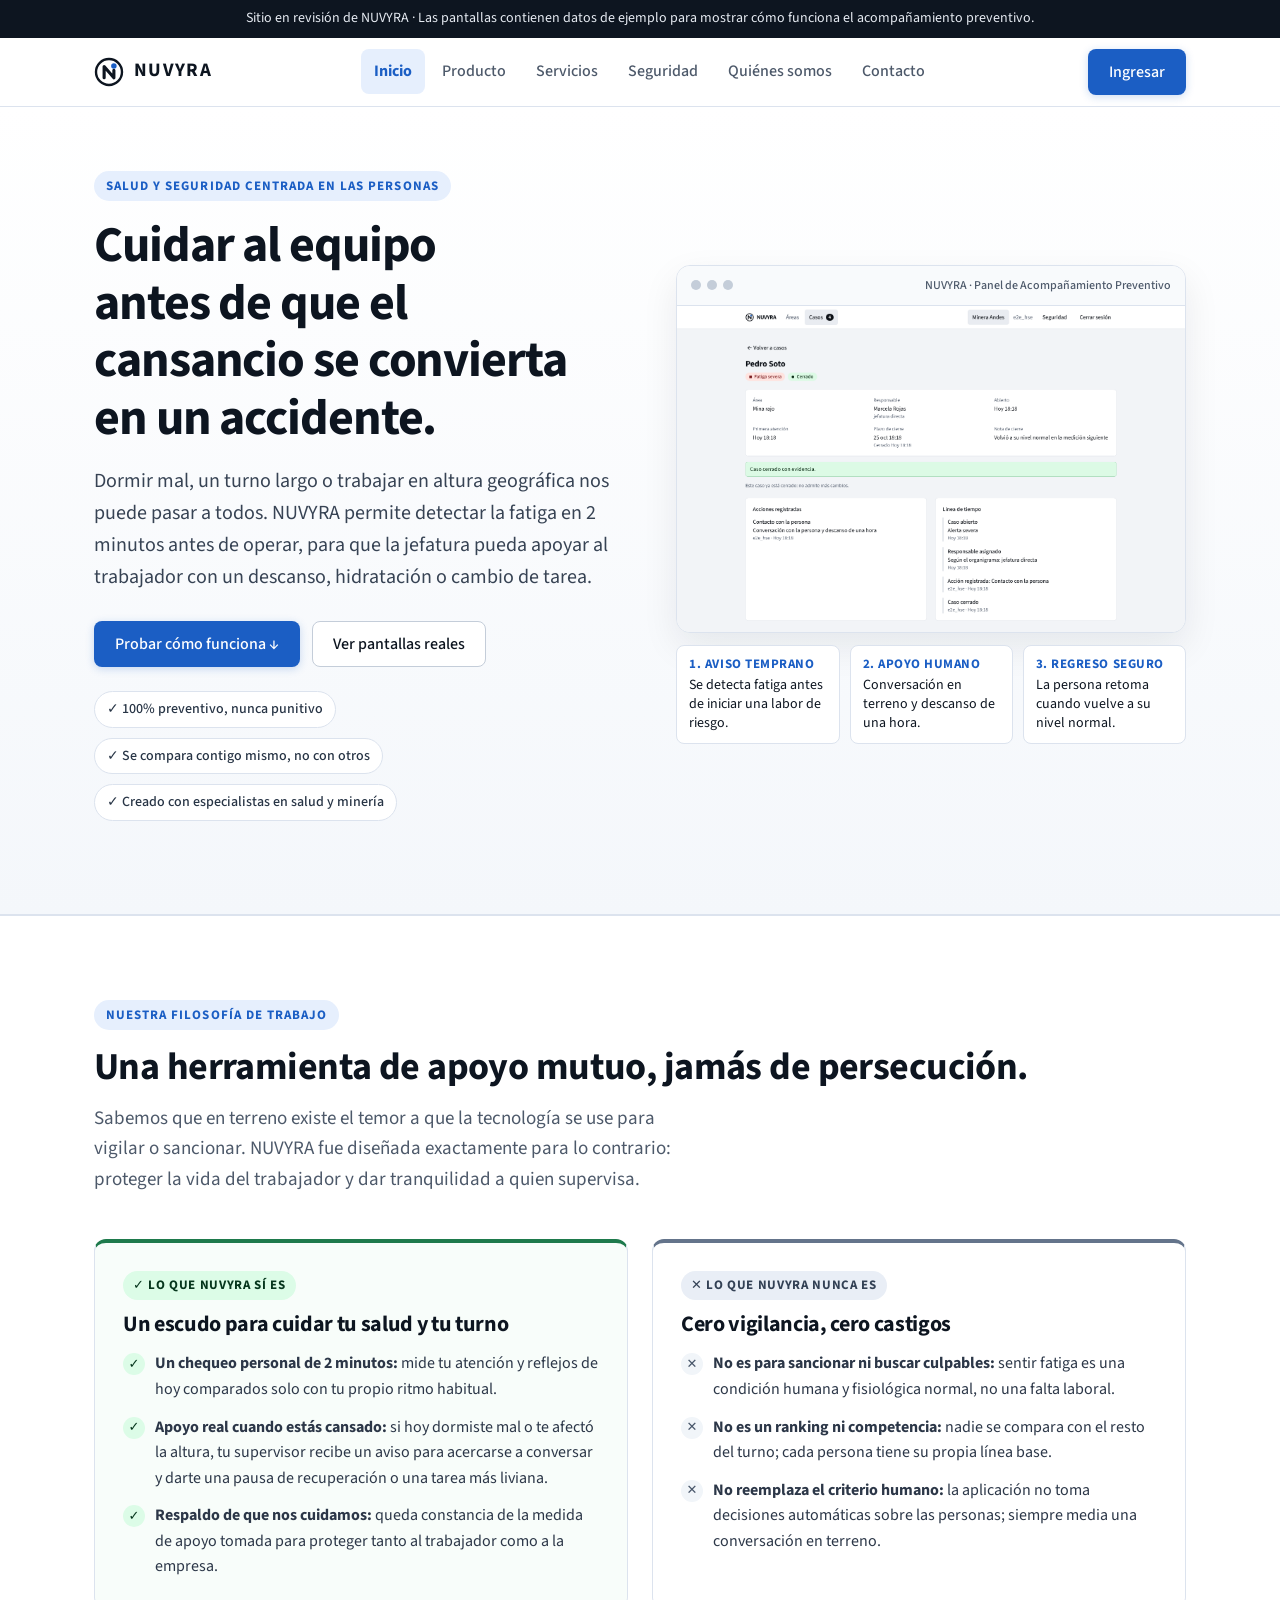
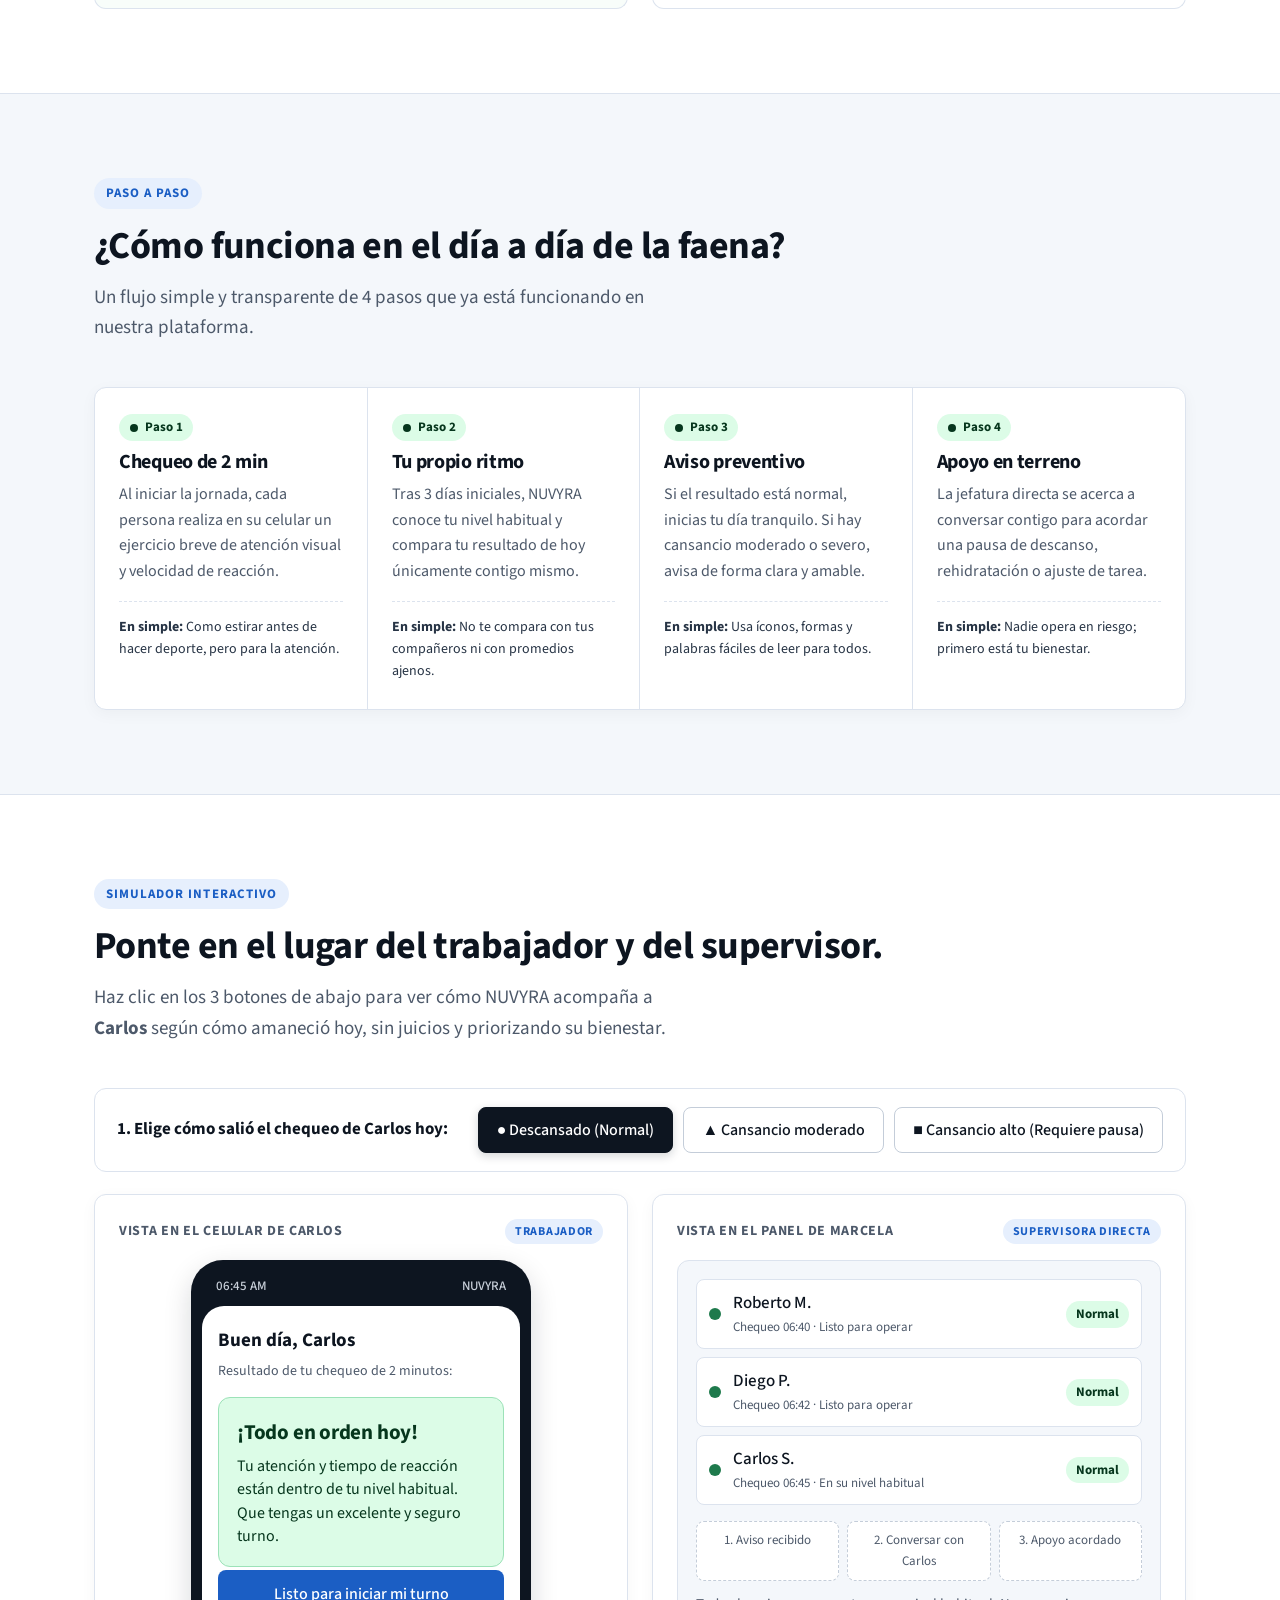
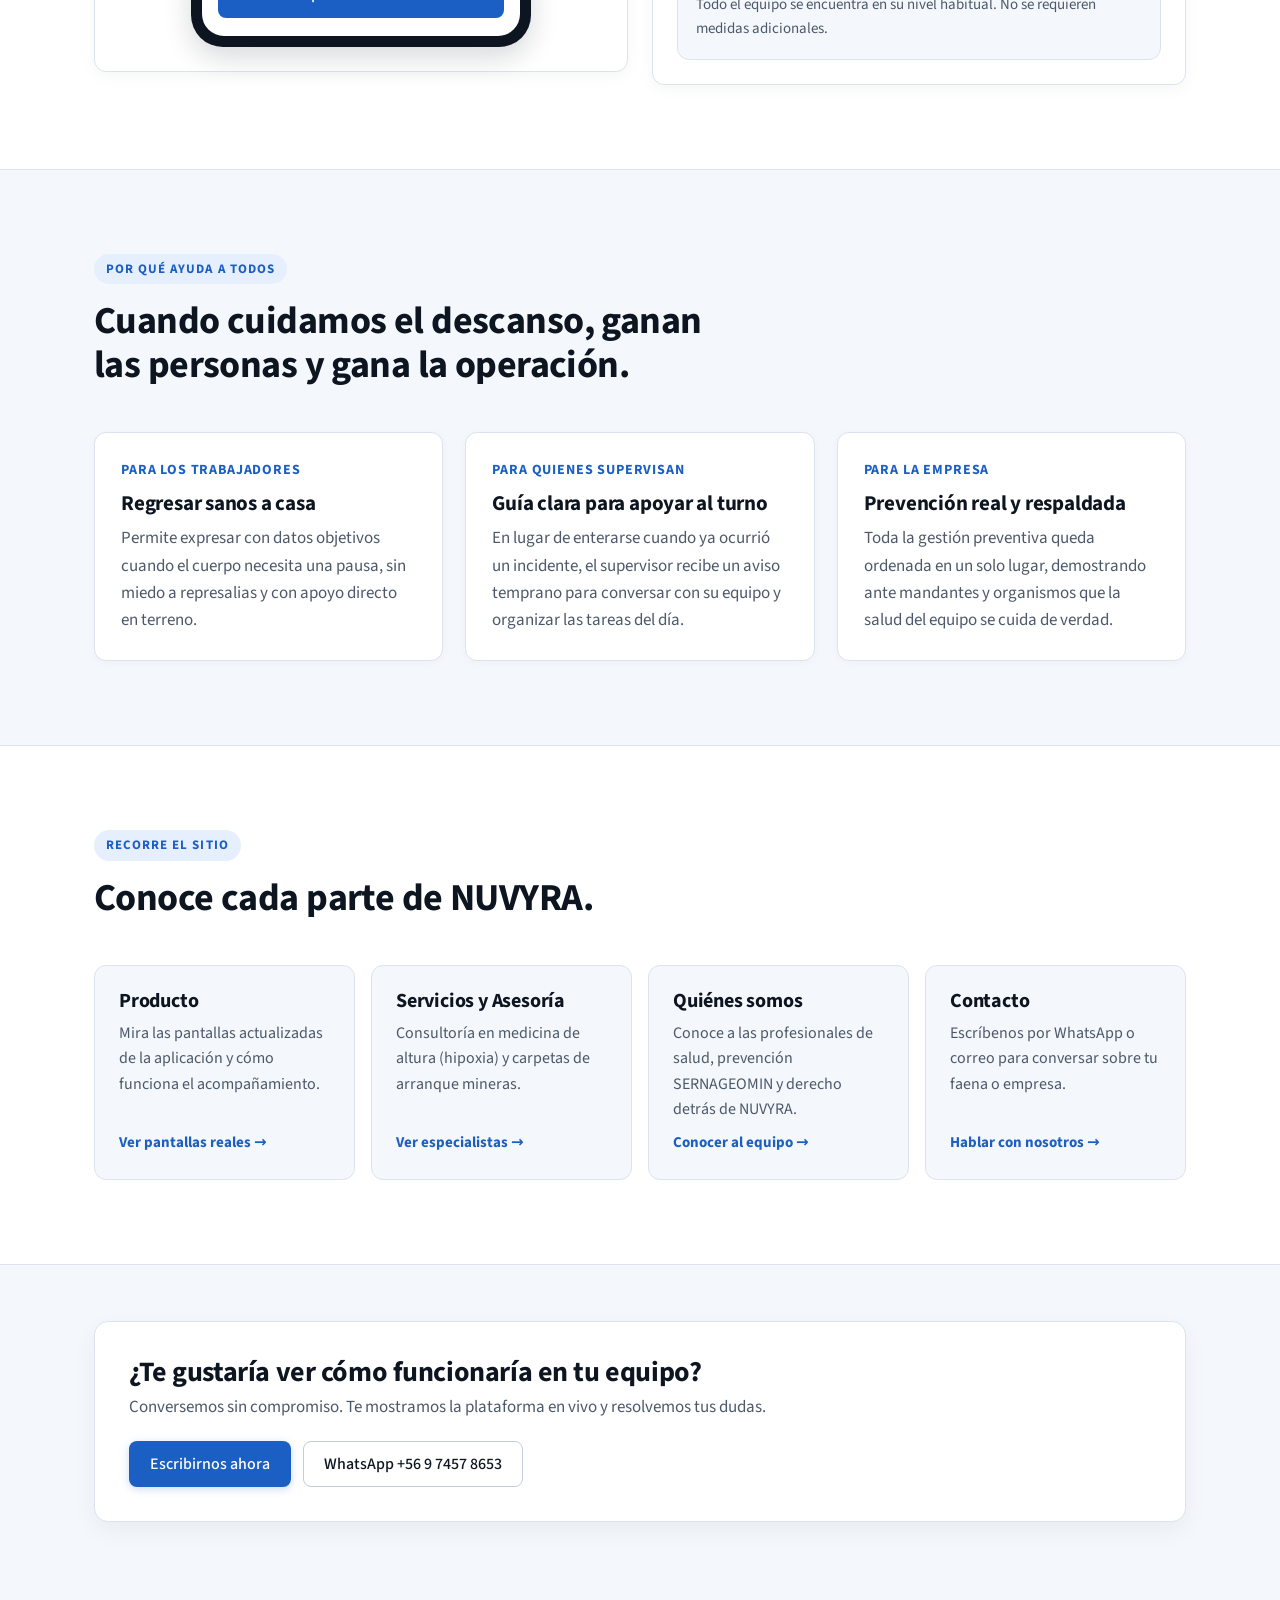
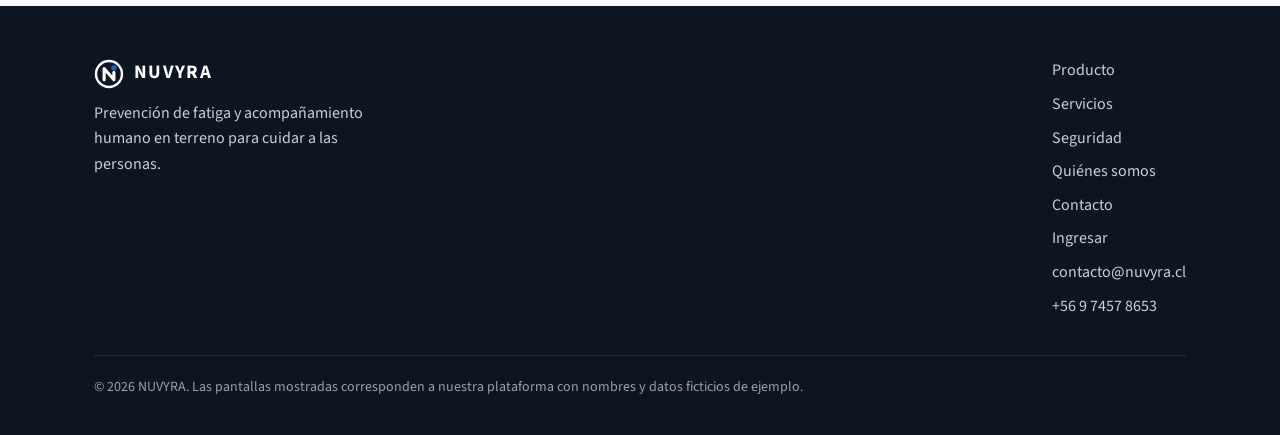
==== live/index.html @ c25592b4 "Rediseno didactico, tono de cuidado preventivo, capturas actualizadas y perfiles profesionales" ====
<!doctype html>
<html lang="es">
<head>
<meta charset="utf-8">
<meta name="robots" content="noindex, nofollow">
<meta name="viewport" content="width=device-width, initial-scale=1">
<title>NUVYRA · Cuidado preventivo y apoyo en terreno</title>
<meta name="description" content="NUVYRA ayuda a detectar el cansancio antes de iniciar el turno para cuidar la salud de las personas y acompañarlas en terreno con medidas reales de prevención.">
<link rel="icon" type="image/svg+xml" href="favicon.svg">
<link rel="stylesheet" href="estilos.css">
</head>
<body>
<div class="preview-bar" role="note">Sitio en revisión de NUVYRA · Las pantallas contienen datos de ejemplo para mostrar cómo funciona el acompañamiento preventivo.</div>
<a class="skip" href="#contenido">Saltar al contenido</a>
<svg width="0" height="0" style="position:absolute" aria-hidden="true">
  <symbol id="mark" viewBox="0 0 24 24">
    <circle cx="12" cy="12" r="10.4" fill="none" stroke="currentColor" stroke-width="1.9"/>
    <path d="M8.1 16.6V7.6L15.9 16.6V10.6" fill="none" stroke="currentColor" stroke-width="2.5" stroke-linecap="round" stroke-linejoin="round"/>
    <circle cx="15.9" cy="7.2" r="2.2" fill="#1b5ec4"/>
  </symbol>
  <symbol id="tick" viewBox="0 0 16 16"><path d="M3 8.5l3.2 3.2L13 4.8" fill="none" stroke="#1b5ec4" stroke-width="2" stroke-linecap="round" stroke-linejoin="round"/></symbol>
</svg>
<header class="top">
  <div class="wrap">
    <a class="brand" href="index.html" aria-label="NUVYRA, inicio"><svg width="30" height="30"><use href="#mark"/></svg><span>NUVYRA</span></a>
    <nav class="main" aria-label="Principal"><a href="index.html" aria-current="page">Inicio</a><a href="producto.html">Producto</a><a href="servicios.html">Servicios</a><a href="seguridad.html">Seguridad</a><a href="nosotros.html">Quiénes somos</a><a href="contacto.html">Contacto</a></nav>
    <div class="actions">
      <details class="menu"><summary>Menú</summary><div class="sheet"><a href="index.html" aria-current="page">Inicio</a><a href="producto.html">Producto</a><a href="servicios.html">Servicios</a><a href="seguridad.html">Seguridad</a><a href="nosotros.html">Quiénes somos</a><a href="contacto.html">Contacto</a></div></details>
      <a class="btn btn-primary" href="login.html">Ingresar</a>
    </div>
  </div>
</header>
<main id="contenido">

<section class="hero">
  <div class="wrap grid">
    <div>
      <div class="eyebrow">Salud y seguridad centrada en las personas</div>
      <h1>Cuidar al equipo antes de que el cansancio se convierta en un accidente.</h1>
      <p class="lead">Dormir mal, un turno largo o trabajar en altura geográfica nos puede pasar a todos. NUVYRA permite detectar la fatiga en 2 minutos antes de operar, para que la jefatura pueda apoyar al trabajador con un descanso, hidratación o cambio de tarea.</p>
      <div class="cta">
        <a class="btn btn-primary" href="#simulador">Probar cómo funciona ↓</a>
        <a class="btn btn-secondary" href="producto.html">Ver pantallas reales</a>
      </div>
      <ul class="trust-pills" aria-label="Principios de NUVYRA">
        <li>✓ 100% preventivo, nunca punitivo</li>
        <li>✓ Se compara contigo mismo, no con otros</li>
        <li>✓ Creado con especialistas en salud y minería</li>
      </ul>
    </div>
    <figure style="margin:0">
      <div class="frame" role="img" aria-label="Pantalla actualizada de NUVYRA mostrando el acompañamiento de una persona con descanso de una hora">
        <div class="bar" aria-hidden="true">
          <div class="bar-dots"><i></i><i></i><i></i></div>
          <span class="bar-title">NUVYRA · Panel de Acompañamiento Preventivo</span>
        </div>
        <img src="img/app-caso-resuelto.png" width="1440" height="900" alt="Pantalla real de NUVYRA donde se registra una conversación con la persona y un descanso de una hora hasta volver a su nivel normal">
      </div>
      <div class="callouts" aria-label="Qué muestra esta pantalla">
        <div class="callout"><b>1. Aviso temprano</b>Se detecta fatiga antes de iniciar una labor de riesgo.</div>
        <div class="callout"><b>2. Apoyo humano</b>Conversación en terreno y descanso de una hora.</div>
        <div class="callout"><b>3. Regreso seguro</b>La persona retoma cuando vuelve a su nivel normal.</div>
      </div>
    </figure>
  </div>
</section>

<section class="white" id="filosofia">
  <div class="wrap">
    <div class="head">
      <div class="eyebrow">Nuestra filosofía de trabajo</div>
      <h2>Una herramienta de apoyo mutuo, jamás de persecución.</h2>
      <p class="lead">Sabemos que en terreno existe el temor a que la tecnología se use para vigilar o sancionar. NUVYRA fue diseñada exactamente para lo contrario: proteger la vida del trabajador y dar tranquilidad a quien supervisa.</p>
    </div>
    <div class="care-compare">
      <div class="care-box yes">
        <span class="care-tag">✓ Lo que NUVYRA SÍ es</span>
        <h3>Un escudo para cuidar tu salud y tu turno</h3>
        <ul class="care-list">
          <li><span class="ico">✓</span><span><b>Un chequeo personal de 2 minutos:</b> mide tu atención y reflejos de hoy comparados solo con tu propio ritmo habitual.</span></li>
          <li><span class="ico">✓</span><span><b>Apoyo real cuando estás cansado:</b> si hoy dormiste mal o te afectó la altura, tu supervisor recibe un aviso para acercarse a conversar y darte una pausa de recuperación o una tarea más liviana.</span></li>
          <li><span class="ico">✓</span><span><b>Respaldo de que nos cuidamos:</b> queda constancia de la medida de apoyo tomada para proteger tanto al trabajador como a la empresa.</span></li>
        </ul>
      </div>
      <div class="care-box no">
        <span class="care-tag">✕ Lo que NUVYRA NUNCA es</span>
        <h3>Cero vigilancia, cero castigos</h3>
        <ul class="care-list">
          <li><span class="ico">✕</span><span><b>No es para sancionar ni buscar culpables:</b> sentir fatiga es una condición humana y fisiológica normal, no una falta laboral.</span></li>
          <li><span class="ico">✕</span><span><b>No es un ranking ni competencia:</b> nadie se compara con el resto del turno; cada persona tiene su propia línea base.</span></li>
          <li><span class="ico">✕</span><span><b>No reemplaza el criterio humano:</b> la aplicación no toma decisiones automáticas sobre las personas; siempre media una conversación en terreno.</span></li>
        </ul>
      </div>
    </div>
  </div>
</section>

<section id="como-funciona">
  <div class="wrap">
    <div class="head">
      <div class="eyebrow">Paso a paso</div>
      <h2>¿Cómo funciona en el día a día de la faena?</h2>
      <p class="lead">Un flujo simple y transparente de 4 pasos que ya está funcionando en nuestra plataforma.</p>
    </div>
    <div class="steps">
      <div class="step">
        <span class="badge now"><svg viewBox="0 0 10 10"><circle cx="5" cy="5" r="4" fill="currentColor"/></svg>Paso 1</span>
        <h3>Chequeo de 2 min</h3>
        <p>Al iniciar la jornada, cada persona realiza en su celular un ejercicio breve de atención visual y velocidad de reacción.</p>
        <div class="step-example"><b>En simple:</b> Como estirar antes de hacer deporte, pero para la atención.</div>
      </div>
      <div class="step">
        <span class="badge now"><svg viewBox="0 0 10 10"><circle cx="5" cy="5" r="4" fill="currentColor"/></svg>Paso 2</span>
        <h3>Tu propio ritmo</h3>
        <p>Tras 3 días iniciales, NUVYRA conoce tu nivel habitual y compara tu resultado de hoy únicamente contigo mismo.</p>
        <div class="step-example"><b>En simple:</b> No te compara con tus compañeros ni con promedios ajenos.</div>
      </div>
      <div class="step">
        <span class="badge now"><svg viewBox="0 0 10 10"><circle cx="5" cy="5" r="4" fill="currentColor"/></svg>Paso 3</span>
        <h3>Aviso preventivo</h3>
        <p>Si el resultado está normal, inicias tu día tranquilo. Si hay cansancio moderado o severo, avisa de forma clara y amable.</p>
        <div class="step-example"><b>En simple:</b> Usa íconos, formas y palabras fáciles de leer para todos.</div>
      </div>
      <div class="step">
        <span class="badge now"><svg viewBox="0 0 10 10"><circle cx="5" cy="5" r="4" fill="currentColor"/></svg>Paso 4</span>
        <h3>Apoyo en terreno</h3>
        <p>La jefatura directa se acerca a conversar contigo para acordar una pausa de descanso, rehidratación o ajuste de tarea.</p>
        <div class="step-example"><b>En simple:</b> Nadie opera en riesgo; primero está tu bienestar.</div>
      </div>
    </div>
  </div>
</section>

<section class="white" id="simulador" aria-labelledby="sim-t">
  <div class="wrap">
    <div class="head">
      <div class="eyebrow">Simulador interactivo</div>
      <h2 id="sim-t">Ponte en el lugar del trabajador y del supervisor.</h2>
      <p class="lead">Haz clic en los 3 botones de abajo para ver cómo NUVYRA acompaña a <b>Carlos</b> según cómo amaneció hoy, sin juicios y priorizando su bienestar.</p>
    </div>

    <div class="sim-guide">
      <div><strong>1. Elige cómo salió el chequeo de Carlos hoy:</strong></div>
      <div class="sim-pick" role="group" aria-label="Elige un estado de ejemplo para simular">
        <button type="button" class="sim-btn" data-nivel="verde" aria-pressed="true">● Descansado (Normal)</button>
        <button type="button" class="sim-btn" data-nivel="amarillo" aria-pressed="false">▲ Cansancio moderado</button>
        <button type="button" class="sim-btn" data-nivel="rojo" aria-pressed="false">■ Cansancio alto (Requiere pausa)</button>
      </div>
    </div>

    <div class="sim-grid">
      <div class="sim-col">
        <div class="sim-label"><span>Vista en el celular de Carlos</span><span class="role-tag">Trabajador</span></div>
        <div class="phone" aria-hidden="false">
          <div class="phone-top"><span>06:45 AM</span><span>NUVYRA</span></div>
          <div class="phone-body">
            <div class="phone-hi">Buen día, Carlos</div>
            <div class="phone-sub">Resultado de tu chequeo de 2 minutos:</div>
            <div id="sim-persona" class="sim-state s-verde" aria-live="polite">
              <strong id="sim-p-titulo"></strong>
              <p id="sim-p-texto"></p>
            </div>
            <p id="sim-boton-nota" class="phone-note" hidden></p>
            <button type="button" id="sim-boton" class="phone-btn">Listo para iniciar mi turno</button>
          </div>
        </div>
      </div>

      <div class="sim-col">
        <div class="sim-label"><span>Vista en el panel de Marcela</span><span class="role-tag">Supervisora directa</span></div>
        <div class="panel">
          <div id="sim-banner" class="banner" hidden role="status" aria-live="assertive"></div>
          <ul class="crew" aria-label="Equipo del turno de mañana">
            <li><span class="dot d-verde" aria-hidden="true"></span><span class="who">Roberto M.<small>Chequeo 06:40 · Listo para operar</small></span><span class="pill p-verde">Normal</span></li>
            <li><span class="dot d-verde" aria-hidden="true"></span><span class="who">Diego P.<small>Chequeo 06:42 · Listo para operar</small></span><span class="pill p-verde">Normal</span></li>
            <li id="sim-fila"><span id="sim-dot" class="dot d-verde" aria-hidden="true"></span><span class="who">Carlos S.<small id="sim-sub-carlos">Chequeo 06:45 · Listo para operar</small></span><span id="sim-pill" class="pill p-verde">Normal</span></li>
          </ul>
          <ol id="sim-pasos" class="pasos" hidden>
            <li id="paso-1">1. Aviso recibido</li>
            <li id="paso-2">2. Conversar con Carlos</li>
            <li id="paso-3">3. Apoyo acordado</li>
          </ol>
          <div id="sim-accion" class="sim-accion" hidden>
            <p id="sim-s-texto" class="sim-hint" style="margin-bottom:10px"></p>
            <button type="button" id="sim-visita" class="btn btn-primary">Paso 2: Acercarse a conversar con Carlos →</button>
            <div id="sim-sel-wrap" hidden>
              <label for="sim-sel">Paso 3: ¿Qué medida de cuidado acordaron juntos?</label>
              <select id="sim-sel" class="fld">
                <option value="">Selecciona la medida de apoyo...</option>
                <option>Pausa de descanso de 1 hora e hidratación antes de operar</option>
                <option>Reasignar hoy a una tarea en equipo sin conducción de maquinaria</option>
                <option>Acompañar a evaluación preventiva en policlínico / salud ocupacional</option>
              </select>
            </div>
            <p id="sim-ok" class="sim-ok" hidden></p>
          </div>
          <p id="sim-s-titulo" class="sim-hint" style="margin-top:12px"></p>
        </div>
      </div>
    </div>
  </div>
</section>
<script>
(function(){
  var N = {
    verde: {
      p:["¡Todo en orden hoy!","Tu atención y tiempo de reacción están dentro de tu nivel habitual. Que tengas un excelente y seguro turno."],
      s:["Todo el equipo se encuentra en su nivel habitual. No se requieren medidas adicionales.",""],
      sub:"Chequeo 06:45 · En su nivel habitual",
      btn:"Listo para iniciar mi turno",
      nota:"",
      cls:"s-verde", pill:"Normal", pc:"p-verde", dc:"d-verde", acc:false, pause:false
    },
    amarillo: {
      p:["Hoy muestras algo de cansancio","Tu resultado estuvo un poco más lento que tu ritmo habitual. Tu supervisora Marcela se acercará a conversar contigo para apoyarte."],
      s:["Aviso de cuidado: Carlos muestra cansancio moderado","Acércate a conversar con él para saber cómo se siente y definir si necesita una pausa o apoyo en su tarea."],
      sub:"Chequeo 06:45 · Requiere conversación de apoyo",
      btn:"Esperando conversación con mi supervisora",
      nota:"💡 Nadie te sancionará por estar cansado. Conversa con tu supervisora para organizar tu turno de forma segura.",
      cls:"s-amarillo", pill:"Apoyo sugerido", pc:"p-amarillo", dc:"d-amarillo", acc:true, pause:false
    },
    rojo: {
      p:["Primero está tu bienestar","Hoy tu resultado refleja un cansancio importante. Por tu cuidado, haz una pausa antes de iniciar labores de riesgo; tu supervisora ya va a acompañarte."],
      s:["Atención prioritaria: Carlos presenta cansancio alto","Por su seguridad, acompáñalo antes de que inicie tareas críticas o conducción para darle un descanso o ajustar su labor de hoy."],
      sub:"Chequeo 06:45 · Prioridad de acompañamiento",
      btn:"En pausa preventiva de cuidado",
      nota:"🛡️ Pausa preventiva activa: te cuidamos para que no operes equipos pesados mientras te sientas agotado.",
      cls:"s-rojo", pill:"Cuidado prioritario", pc:"p-rojo", dc:"d-rojo", acc:true, pause:true
    }
  };
  var $ = function(id){ return document.getElementById(id); };
  var btns = document.querySelectorAll(".sim-btn"), cur = "verde";
  function setPaso(n){ for (var i=1;i<=3;i++){ $("paso-"+i).className = i<=n ? "hecho" : ""; } }
  function pintar(k){
    cur = k; var n = N[k];
    $("sim-persona").className = "sim-state " + n.cls;
    $("sim-p-titulo").textContent = n.p[0]; $("sim-p-texto").textContent = n.p[1];
    $("sim-pill").textContent = n.pill; $("sim-pill").className = "pill " + n.pc; $("sim-dot").className = "dot " + n.dc;
    $("sim-sub-carlos").textContent = n.sub;
    $("sim-fila").className = n.acc ? "fila-alerta" : "";
    var b = $("sim-boton");
    b.textContent = n.btn;
    b.className = n.pause ? "phone-btn pause-mode" : "phone-btn";
    var nota = $("sim-boton-nota");
    if (n.nota) { nota.hidden = false; nota.textContent = n.nota; } else { nota.hidden = true; }
    var banner = $("sim-banner");
    if (n.acc) { banner.hidden = false; banner.className = "banner b-" + k; banner.textContent = n.s[0]; } else { banner.hidden = true; }
    $("sim-s-titulo").textContent = n.acc ? "" : n.s[0];
    $("sim-s-texto").textContent = n.s[1];
    $("sim-accion").hidden = !n.acc; $("sim-pasos").hidden = !n.acc;
    $("sim-visita").hidden = false; $("sim-sel-wrap").hidden = true; $("sim-sel").value = ""; $("sim-ok").hidden = true;
    setPaso(n.acc ? 1 : 0);
    btns.forEach(function(x){ x.setAttribute("aria-pressed", x.getAttribute("data-nivel") === k ? "true" : "false"); });
  }
  btns.forEach(function(x){ x.addEventListener("click", function(){ pintar(x.getAttribute("data-nivel")); }); });
  $("sim-visita").addEventListener("click", function(){ $("sim-visita").hidden = true; $("sim-sel-wrap").hidden = false; setPaso(2); });
  $("sim-sel").addEventListener("change", function(){
    var s = $("sim-sel");
    if (s.value) {
      setPaso(3);
      $("sim-ok").textContent = "✓ Medida de cuidado acordada: «" + s.value + "». Carlos queda acompañado y protegido.";
      $("sim-ok").hidden = false;
      $("sim-pill").textContent = "Acompañado";
      $("sim-pill").className = "pill p-seg";
      $("sim-sub-carlos").textContent = "Medida de apoyo activa en terreno";
    }
  });
  pintar("verde");
})();
</script>

<section id="beneficios">
  <div class="wrap">
    <div class="head">
      <div class="eyebrow">Por qué ayuda a todos</div>
      <h2>Cuando cuidamos el descanso, ganan las personas y gana la operación.</h2>
    </div>
    <div class="three">
      <div class="card">
        <span class="num">Para los trabajadores</span>
        <h3>Regresar sanos a casa</h3>
        <p>Permite expresar con datos objetivos cuando el cuerpo necesita una pausa, sin miedo a represalias y con apoyo directo en terreno.</p>
      </div>
      <div class="card">
        <span class="num">Para quienes supervisan</span>
        <h3>Guía clara para apoyar al turno</h3>
        <p>En lugar de enterarse cuando ya ocurrió un incidente, el supervisor recibe un aviso temprano para conversar con su equipo y organizar las tareas del día.</p>
      </div>
      <div class="card">
        <span class="num">Para la empresa</span>
        <h3>Prevención real y respaldada</h3>
        <p>Toda la gestión preventiva queda ordenada en un solo lugar, demostrando ante mandantes y organismos que la salud del equipo se cuida de verdad.</p>
      </div>
    </div>
  </div>
</section>

<section class="white" id="explorar">
  <div class="wrap">
    <div class="head"><div class="eyebrow">Recorre el sitio</div><h2>Conoce cada parte de NUVYRA.</h2></div>
    <div class="explore">
      <a href="producto.html"><h3>Producto</h3><p>Mira las pantallas actualizadas de la aplicación y cómo funciona el acompañamiento.</p><span class="go">Ver pantallas reales →</span></a>
      <a href="servicios.html"><h3>Servicios y Asesoría</h3><p>Consultoría en medicina de altura (hipoxia) y carpetas de arranque mineras.</p><span class="go">Ver especialistas →</span></a>
      <a href="nosotros.html"><h3>Quiénes somos</h3><p>Conoce a las profesionales de salud, prevención SERNAGEOMIN y derecho detrás de NUVYRA.</p><span class="go">Conocer al equipo →</span></a>
      <a href="contacto.html"><h3>Contacto</h3><p>Escríbenos por WhatsApp o correo para conversar sobre tu faena o empresa.</p><span class="go">Hablar con nosotros →</span></a>
    </div>
  </div>
</section>

<section class="band" aria-labelledby="band-t">
  <div class="wrap"><div class="box">
    <div><h2 id="band-t">¿Te gustaría ver cómo funcionaría en tu equipo?</h2><p>Conversemos sin compromiso. Te mostramos la plataforma en vivo y resolvemos tus dudas.</p></div>
    <div style="display:flex;gap:12px;flex-wrap:wrap">
      <a class="btn btn-primary" href="contacto.html">Escribirnos ahora</a>
      <a class="btn btn-secondary" href="https://wa.me/56974578653?text=Hola%2C%20quiero%20conocer%20NUVYRA" target="_blank" rel="noopener">WhatsApp +56 9 7457 8653</a>
    </div>
  </div></div>
</section>
</main>
<footer>
  <div class="wrap">
    <div class="row">
      <div>
        <a class="brand" href="index.html"><svg width="30" height="30"><use href="#mark"/></svg><span>NUVYRA</span></a>
        <p style="margin-top:12px;max-width:36ch;font-size:16px">Prevención de fatiga y acompañamiento humano en terreno para cuidar a las personas.</p>
      </div>
      <ul aria-label="Enlaces">
        <li><a href="producto.html">Producto</a></li>
        <li><a href="servicios.html">Servicios</a></li>
        <li><a href="seguridad.html">Seguridad</a></li>
        <li><a href="nosotros.html">Quiénes somos</a></li>
        <li><a href="contacto.html">Contacto</a></li>
        <li><a href="login.html">Ingresar</a></li>
        <li><a href="mailto:contacto@nuvyra.cl">contacto@nuvyra.cl</a></li>
        <li><a href="https://wa.me/56974578653" target="_blank" rel="noopener">+56 9 7457 8653</a></li>
      </ul>
    </div>
    <p class="small">© 2026 NUVYRA. Las pantallas mostradas corresponden a nuestra plataforma con nombres y datos ficticios de ejemplo.</p>
  </div>
</footer>
</body>
</html>
---- live/estilos.css ----
@font-face{font-family:"Source Sans 3";font-weight:400;font-display:swap;src:url(fonts/source-sans-3-latin-400-normal.woff2) format("woff2")}
@font-face{font-family:"Source Sans 3";font-weight:500;font-display:swap;src:url(fonts/source-sans-3-latin-500-normal.woff2) format("woff2")}
@font-face{font-family:"Source Sans 3";font-weight:700;font-display:swap;src:url(fonts/source-sans-3-latin-700-normal.woff2) format("woff2")}
:root{
  --ground:#f4f7fb;--surface:#fff;--raised:#e9eef6;--line:#dce3ee;--rule:#eef2f7;--control:#c4cdd9;
  --ink:#0d1520;--muted:#4d596a;--data:#1b5ec4;--data-soft:#e6effd;
  --ok:#1e7a4c;--ok-bg:#dcfce7;--ok-ink:#06361d;--mid-bg:#fef3c7;--mid-ink:#78350f;--bad-bg:#fee2e2;--bad-ink:#7f1d1d;
  --wrap:1140px;--radius:12px;--ctl:8px;--head:68px;
}
*{box-sizing:border-box}
html{scroll-behavior:smooth;scroll-padding-top:calc(var(--head) + 16px);-webkit-text-size-adjust:100%}
body{margin:0;background:var(--ground);color:var(--ink);font:400 17px/1.6 "Source Sans 3",system-ui,-apple-system,"Segoe UI",sans-serif;-webkit-font-smoothing:antialiased;font-feature-settings:"kern","liga"}
h1,h2,h3,h4{margin:0;text-wrap:balance;letter-spacing:-.015em;line-height:1.15}
p{margin:0}
a{color:inherit}
:focus-visible{outline:2px solid var(--data);outline-offset:2px}
.wrap{max-width:var(--wrap);margin:0 auto;padding:0 24px}
.skip{position:absolute;left:-999px;top:8px;background:var(--ink);color:#fff;padding:10px 14px;border-radius:var(--ctl);z-index:20}
.skip:focus{left:8px}

/* botones */
.btn{display:inline-flex;align-items:center;justify-content:center;gap:8px;min-height:46px;padding:0 20px;border-radius:var(--ctl);font:500 16px/1 "Source Sans 3",sans-serif;text-decoration:none;border:1px solid transparent;cursor:pointer;white-space:nowrap;transition:background .15s,border-color .15s,transform .1s}
.btn:active{transform:translateY(1px)}
.btn-primary{background:var(--data);color:#fff;box-shadow:0 2px 8px rgba(27,94,196,.22)}
.btn-primary:hover{background:#154da3}
.btn-secondary{background:var(--surface);color:var(--ink);border-color:var(--control)}
.btn-secondary:hover{background:var(--raised)}
.btn-quiet{background:transparent;color:var(--ink)}
.btn-quiet:hover{background:var(--raised)}

/* encabezado */
header.top{position:sticky;top:0;z-index:10;background:rgba(255,255,255,.95);backdrop-filter:saturate(1.5) blur(10px);border-bottom:1px solid var(--line)}
header.top .wrap{display:flex;align-items:center;justify-content:space-between;gap:16px;height:var(--head)}
.brand{display:flex;align-items:center;gap:10px;text-decoration:none;font-weight:700;letter-spacing:.07em;font-size:19px}
.brand svg{display:block}
nav.main{display:flex;gap:4px}
nav.main a{padding:10px 13px;border-radius:var(--ctl);text-decoration:none;color:var(--muted);font-weight:500;font-size:16px;transition:background .15s,color .15s}
nav.main a:hover{color:var(--ink);background:var(--raised)}
.actions{display:flex;align-items:center;gap:8px}
details.menu{display:none;position:relative}
details.menu summary{list-style:none;cursor:pointer;min-height:44px;display:inline-flex;align-items:center;padding:0 14px;border:1px solid var(--control);border-radius:var(--ctl);background:var(--surface);font-weight:500}
details.menu summary::-webkit-details-marker{display:none}
details.menu .sheet{position:absolute;right:0;top:52px;width:min(280px,calc(100vw - 32px));background:var(--surface);border:1px solid var(--line);border-radius:var(--radius);padding:8px;box-shadow:0 12px 28px rgba(13,21,32,.12)}
details.menu .sheet a{display:block;padding:12px;border-radius:var(--ctl);text-decoration:none;font-weight:500}
details.menu .sheet a:hover{background:var(--raised)}

/* secciones */
section{padding:84px 0}
section.white{background:var(--surface);border-top:1px solid var(--line);border-bottom:1px solid var(--line)}
.eyebrow{display:inline-flex;align-items:center;gap:8px;font-size:13px;font-weight:700;letter-spacing:.08em;text-transform:uppercase;color:var(--data);background:var(--data-soft);padding:5px 12px;border-radius:999px;margin-bottom:16px}
h2{font-size:clamp(28px,3.4vw,38px)}
.lead{font-size:19px;color:var(--muted);max-width:65ch;margin-top:14px}
.head{margin-bottom:44px}

/* portada */
.hero{padding:64px 0 76px;background:linear-gradient(180deg,#ffffff 0%,var(--ground) 100%);border-bottom:1px solid var(--line)}
.hero .grid{display:grid;grid-template-columns:minmax(0,1.02fr) minmax(0,.98fr);gap:52px;align-items:center}
.hero h1{font-size:clamp(33px,4.4vw,50px);letter-spacing:-.022em}
.hero p.lead{font-size:20px;margin-top:18px;color:#374354}
.cta{display:flex;flex-wrap:wrap;gap:12px;margin-top:28px}
.fine{font-size:14px;color:var(--muted);margin-top:18px}
.trust-pills{display:flex;flex-wrap:wrap;gap:10px;margin-top:24px;padding:0;list-style:none}
.trust-pills li{display:inline-flex;align-items:center;gap:7px;font-size:14px;font-weight:500;color:#273445;background:var(--surface);border:1px solid var(--line);padding:6px 12px;border-radius:999px}
.frame{background:var(--surface);border:1px solid var(--line);border-radius:14px;overflow:hidden;box-shadow:0 14px 36px rgba(13,21,32,.08)}
.frame .bar{display:flex;align-items:center;justify-content:space-between;padding:10px 14px;border-bottom:1px solid var(--line);background:#f8fafc}
.frame .bar-dots{display:flex;gap:6px}
.frame .bar i{width:10px;height:10px;border-radius:50%;background:var(--control);display:inline-block}
.frame .bar-title{font-size:12px;color:var(--muted);font-weight:500}
.frame img{display:block;width:100%;height:auto}
.cap{font-size:14px;color:var(--muted);margin-top:12px;line-height:1.45}

/* etiquetas didácticas debajo de imágenes (callouts) */
.callouts{display:grid;grid-template-columns:repeat(3,minmax(0,1fr));gap:10px;margin-top:12px}
.callout{background:var(--surface);border:1px solid var(--line);border-radius:var(--ctl);padding:10px 12px;font-size:14px;line-height:1.35}
.callout b{display:block;color:var(--data);font-size:13px;text-transform:uppercase;letter-spacing:.04em;margin-bottom:2px}
section.white .callout{background:var(--ground)}

/* comparativa didáctica: Cuidado vs No es persecución */
.care-compare{display:grid;grid-template-columns:repeat(2,minmax(0,1fr));gap:24px;margin-top:28px}
.care-box{border-radius:var(--radius);padding:28px;border:1px solid var(--line);background:var(--surface)}
.care-box.yes{border-top:4px solid var(--ok);background:#f8fdfa}
.care-box.no{border-top:4px solid #64748b;background:var(--surface)}
.care-tag{display:inline-flex;align-items:center;gap:6px;font-size:13px;font-weight:700;text-transform:uppercase;letter-spacing:.05em;padding:4px 10px;border-radius:999px;margin-bottom:12px}
.care-box.yes .care-tag{background:var(--ok-bg);color:var(--ok-ink)}
.care-box.no .care-tag{background:var(--raised);color:#334155}
.care-box h3{font-size:22px;margin-bottom:14px}
.care-list{list-style:none;margin:0;padding:0;display:grid;gap:12px}
.care-list li{display:flex;gap:10px;align-items:flex-start;font-size:16px;color:#2c3748}
.care-list .ico{flex:none;width:22px;height:22px;border-radius:50%;display:inline-flex;align-items:center;justify-content:center;font-weight:700;font-size:13px;margin-top:2px}
.care-box.yes .ico{background:var(--ok-bg);color:var(--ok-ink)}
.care-box.no .ico{background:#f1f5f9;color:#475569}

/* grillas de tarjetas */
.three{display:grid;grid-template-columns:repeat(3,minmax(0,1fr));gap:22px}
.card{background:var(--surface);border:1px solid var(--line);border-radius:var(--radius);padding:26px;box-shadow:0 2px 10px rgba(13,21,32,.03)}
section.white .card{background:var(--ground)}
.card h3{font-size:21px;margin-bottom:10px;letter-spacing:-.01em}
.card p{color:var(--muted)}
.num{font-variant-numeric:tabular-nums;font-weight:700;color:var(--data);font-size:14px;text-transform:uppercase;letter-spacing:.06em;margin-bottom:10px;display:block}
.icon-badge{width:42px;height:42px;border-radius:10px;background:var(--data-soft);color:var(--data);display:inline-flex;align-items:center;justify-content:center;margin-bottom:14px}

/* ciclo de 4 pasos */
.steps{display:grid;grid-template-columns:repeat(4,minmax(0,1fr));gap:0;border:1px solid var(--line);border-radius:var(--radius);background:var(--surface);overflow:hidden;box-shadow:0 4px 16px rgba(13,21,32,.04)}
.step{padding:26px 24px;border-right:1px solid var(--line);display:flex;flex-direction:column}
.step:last-child{border-right:0}
.step h3{font-size:20px;margin:10px 0 8px}
.step p{color:var(--muted);font-size:16px}
.step-example{margin-top:auto;padding-top:14px;font-size:14px;color:#273445;border-top:1px dashed var(--line);margin-top:16px}
.badge{display:inline-flex;align-items:center;gap:6px;font-size:13px;font-weight:700;padding:3px 10px;border-radius:999px;align-self:flex-start}
.badge.now{background:var(--ok-bg);color:var(--ok-ink)}
.badge.soon{background:var(--raised);color:#343b47;border:1px dashed var(--control)}
.badge svg{width:10px;height:10px}

/* producto */
.feature{display:grid;grid-template-columns:minmax(0,.92fr) minmax(0,1.08fr);gap:52px;align-items:center;margin-bottom:76px}
.feature:last-child{margin-bottom:0}
.feature.flip{grid-template-columns:minmax(0,1.08fr) minmax(0,.92fr)}
.feature.flip .text{order:2}
.feature h3{font-size:clamp(24px,2.6vw,30px);margin-bottom:12px}
.feature p{color:var(--muted);font-size:18px}
.ticks{list-style:none;margin:18px 0 0;padding:0;display:grid;gap:10px}
.ticks li{display:flex;gap:10px;font-size:17px;color:#273445}
.ticks svg{flex:none;margin-top:5px}

/* en desarrollo */
.roadmap{display:grid;grid-template-columns:repeat(3,minmax(0,1fr));gap:18px}
.road{background:var(--surface);border:1px dashed var(--control);border-radius:var(--radius);padding:24px}
.road h3{font-size:19px;margin:10px 0 6px;letter-spacing:-.01em}
.road p{color:var(--muted);font-size:16px}

/* conexión */
.flow{background:var(--surface);border:1px solid var(--line);border-radius:var(--radius);padding:28px}
.flow svg{display:block;width:100%;height:auto}
.legend{display:flex;flex-wrap:wrap;gap:20px;margin-top:16px;font-size:14px;color:var(--muted)}
.legend span{display:inline-flex;align-items:center;gap:8px}

/* seguridad */
.four{display:grid;grid-template-columns:repeat(4,minmax(0,1fr));gap:20px}
.four .card{padding:22px}
.four h3{font-size:18px}
.four p{font-size:16px}

/* profesionales y equipo */
.prof-card{background:var(--surface);border:1px solid var(--line);border-radius:var(--radius);padding:28px;box-shadow:0 4px 16px rgba(13,21,32,.04)}
section.white .prof-card{background:var(--ground)}
.prof-head{display:flex;align-items:center;gap:16px;margin-bottom:16px}
.prof-avatar{width:54px;height:54px;border-radius:50%;background:var(--data-soft);color:var(--data);display:flex;align-items:center;justify-content:center;font-weight:700;font-size:19px;flex:none;border:2px solid #c5dafc}
.prof-name{font-size:20px;font-weight:700;line-height:1.2}
.prof-role{font-size:15px;color:var(--data);font-weight:500;margin-top:2px}
.prof-badges{display:flex;flex-wrap:wrap;gap:8px;margin-top:14px;padding:0;list-style:none}
.prof-badges li{font-size:13px;font-weight:500;background:var(--surface);border:1px solid var(--line);padding:4px 10px;border-radius:6px;color:#2c3748}
section:not(.white) .prof-badges li{background:var(--ground)}

/* preguntas frecuentes didácticas */
.faq-list{display:grid;gap:12px;max-width:820px}
.faq-item{background:var(--surface);border:1px solid var(--line);border-radius:var(--radius);padding:18px 22px}
section.white .faq-item{background:var(--ground)}
.faq-item summary{cursor:pointer;font-weight:700;font-size:18px;list-style:none;display:flex;justify-content:space-between;align-items:center;gap:12px}
.faq-item summary::-webkit-details-marker{display:none}
.faq-item summary::after{content:"+";font-size:22px;color:var(--data);font-weight:400}
.faq-item[open] summary::after{content:"−"}
.faq-item p{margin-top:12px;color:var(--muted);font-size:16px}

/* nosotros y contacto */
.about{display:grid;grid-template-columns:minmax(0,.85fr) minmax(0,1.15fr);gap:52px}
.about .body{display:grid;gap:18px;font-size:19px;color:#2b3340}
.contact{display:grid;grid-template-columns:minmax(0,.8fr) minmax(0,1.2fr);gap:52px;align-items:start}
.soon-box{background:var(--surface);border:1px dashed var(--control);border-radius:var(--radius);padding:30px}
.soon-box strong{display:block;font-size:24px;letter-spacing:-.01em;margin-bottom:8px}
.soon-box p{color:var(--muted)}

/* pie */
footer{background:var(--ink);color:#c9d0da;padding:52px 0 36px}
footer .row{display:flex;flex-wrap:wrap;justify-content:space-between;gap:28px}
footer .brand{color:#fff}
footer a{color:#c9d0da;text-decoration:none}
footer a:hover{color:#fff;text-decoration:underline}
footer ul{list-style:none;margin:0;padding:0;display:grid;gap:8px;font-size:16px}
footer .small{margin-top:36px;padding-top:20px;border-top:1px solid #243040;font-size:14px;color:#98a2b0}

/* páginas internas */
.page-head{padding:60px 0 48px;background:linear-gradient(180deg,#ffffff 0%,var(--ground) 100%);border-bottom:1px solid var(--line)}
.page-head h1{font-size:clamp(32px,4.2vw,46px);letter-spacing:-.022em}
.page-head .lead{margin-top:16px}
nav.main a[aria-current="page"]{color:var(--data);background:var(--data-soft);font-weight:700}
details.menu .sheet a[aria-current="page"]{background:var(--data-soft);color:var(--data)}
.explore{display:grid;grid-template-columns:repeat(4,minmax(0,1fr));gap:16px}
.explore a{display:flex;flex-direction:column;gap:8px;background:var(--ground);border:1px solid var(--line);border-radius:var(--radius);padding:24px;text-decoration:none;min-height:160px;transition:border-color .15s,transform .15s}
.explore a:hover{border-color:var(--data);transform:translateY(-2px)}
.explore h3{font-size:20px;letter-spacing:-.01em}
.explore p{color:var(--muted);font-size:16px}
.explore .go{margin-top:auto;font-weight:700;font-size:15px;color:var(--data)}
.band{padding:56px 0 84px}
.band .box{display:flex;flex-wrap:wrap;align-items:center;justify-content:space-between;gap:20px;background:var(--surface);border:1px solid var(--line);border-radius:14px;padding:34px;box-shadow:0 8px 24px rgba(13,21,32,.05)}
.band h2{font-size:clamp(22px,2.6vw,28px)}
.band p{color:var(--muted);margin-top:6px}
.channels{display:grid;gap:14px}
.channel{display:flex;gap:16px;align-items:flex-start;background:var(--surface);border:1px solid var(--line);border-radius:var(--radius);padding:20px}
.channel svg{flex:none;margin-top:3px}
.channel h3{font-size:18px;margin-bottom:2px;letter-spacing:-.01em}
.channel p{color:var(--muted);font-size:16px}
.contact-grid{display:grid;grid-template-columns:minmax(0,.85fr) minmax(0,1.15fr);gap:48px;align-items:start}
.formcard{background:var(--surface);border:1px solid var(--line);border-radius:14px;padding:32px;box-shadow:0 6px 20px rgba(13,21,32,.04)}
.fgrid{display:grid;grid-template-columns:1fr 1fr;gap:16px}
.fgrid .full{grid-column:1/-1}
.formcard label{display:block;font-weight:500;margin-bottom:6px;font-size:16px}
.fld{width:100%;min-height:44px;border:1px solid var(--control);border-radius:var(--ctl);padding:10px 12px;font:400 17px "Source Sans 3",sans-serif;background:#fff;color:var(--ink)}
textarea.fld{min-height:130px;resize:vertical}
.fld:disabled{background:#f6f7f9;color:#8a93a0;cursor:not-allowed}
.check{display:flex;gap:10px;align-items:flex-start;font-size:15px;color:var(--muted)}
.check input{margin-top:4px;width:18px;height:18px}
.btn[disabled]{background:#b4bac5;color:#fff;border-color:#b4bac5;cursor:not-allowed}

.preview-bar{background:#0d1520;color:#e6ebf2;text-align:center;font-size:14px;line-height:1.4;padding:9px 16px}

/* simulador didáctico e interactivo */
.sim-guide{background:var(--surface);border:1px solid var(--line);border-radius:var(--radius);padding:18px 22px;margin-bottom:22px;display:flex;flex-wrap:wrap;align-items:center;justify-content:space-between;gap:16px}
.sim-pick{display:flex;flex-wrap:wrap;gap:10px}
.sim-btn{min-height:46px;padding:0 18px;border-radius:var(--ctl);border:1px solid var(--control);background:var(--surface);color:var(--ink);font:500 16px/1 "Source Sans 3",sans-serif;cursor:pointer;transition:all .15s}
.sim-btn:hover{background:var(--raised)}
.sim-btn[aria-pressed="true"]{background:var(--ink);color:#fff;border-color:var(--ink);box-shadow:0 3px 10px rgba(13,21,32,.18)}
.sim-grid{display:grid;grid-template-columns:repeat(2,minmax(0,1fr));gap:24px;align-items:start}
.sim-col{background:var(--surface);border:1px solid var(--line);border-radius:var(--radius);padding:24px;box-shadow:0 4px 16px rgba(13,21,32,.04)}
.sim-label{display:flex;align-items:center;justify-content:space-between;font-size:14px;font-weight:700;letter-spacing:.05em;text-transform:uppercase;color:var(--muted);margin-bottom:16px}
.sim-label span.role-tag{background:var(--data-soft);color:var(--data);padding:3px 10px;border-radius:999px;font-size:12px}
.sim-state{border-radius:var(--radius);padding:18px;border:1px solid transparent}
.sim-state strong{display:block;font-size:21px;letter-spacing:-.01em;margin-bottom:6px}
.sim-state p{font-size:16px;line-height:1.45}
.s-verde{background:var(--ok-bg);color:var(--ok-ink);border-color:#9ce2b8}
.s-amarillo{background:var(--mid-bg);color:var(--mid-ink);border-color:#f2d078}
.s-rojo{background:var(--bad-bg);color:var(--bad-ink);border-color:#f5b5b5}
.phone{max-width:340px;margin:0 auto;background:#0d1520;border-radius:32px;padding:11px;box-shadow:0 10px 28px rgba(13,21,32,.16)}
.phone-top{display:flex;justify-content:space-between;color:#c9d0da;font-size:13px;padding:5px 14px 9px;font-weight:500}
.phone-body{background:var(--surface);border-radius:22px;padding:20px 16px 18px;min-height:330px;display:flex;flex-direction:column}
.phone-hi{font-size:19px;font-weight:700;margin-bottom:4px}
.phone-sub{font-size:14px;color:var(--muted);margin-bottom:14px}
.phone-btn{width:100%;margin-top:auto;min-height:48px;border:0;border-radius:var(--ctl);background:var(--data);color:#fff;font:500 16px/1 "Source Sans 3",sans-serif;cursor:pointer}
.phone-btn.pause-mode{background:#b45309}
.phone-note{margin-top:10px;font-size:14px;color:#374354;background:#f8fafc;border:1px solid var(--line);border-radius:6px;padding:8px 10px}
.panel{background:var(--ground);border:1px solid var(--line);border-radius:var(--radius);padding:18px}
.banner{border-radius:var(--ctl);padding:12px 14px;font-weight:700;margin-bottom:14px;animation:subir .35s ease-out}
.b-amarillo{background:var(--mid-bg);color:var(--mid-ink)}
.b-rojo{background:var(--bad-bg);color:var(--bad-ink);animation:subir .35s ease-out,latido 1.6s ease-in-out .35s 2}
.crew{list-style:none;margin:0;padding:0;display:grid;gap:8px}
.crew li{display:flex;align-items:center;gap:12px;padding:10px 12px;border:1px solid var(--line);border-radius:var(--ctl);background:var(--surface)}
.crew li.fila-alerta{border-color:var(--data);box-shadow:0 0 0 2px var(--data-soft)}
.who{flex:1;font-weight:500}
.who small{display:block;font-weight:400;font-size:13px;color:var(--muted)}
.dot{width:12px;height:12px;flex:none}
.d-verde{background:var(--ok);border-radius:50%}
.d-amarillo{background:#b7791f;clip-path:polygon(50% 0,100% 100%,0 100%)}
.d-rojo{background:#c4242a;border-radius:2px}
.pill{font-size:13px;font-weight:700;padding:3px 10px;border-radius:999px;white-space:nowrap}
.p-verde{background:var(--ok-bg);color:var(--ok-ink)}
.p-amarillo{background:var(--mid-bg);color:var(--mid-ink)}
.p-rojo{background:var(--bad-bg);color:var(--bad-ink)}
.p-seg{background:var(--data-soft);color:var(--data)}
.pasos{list-style:none;margin:16px 0 0;padding:0;display:grid;grid-template-columns:repeat(3,minmax(0,1fr));gap:8px;font-size:13px}
.pasos li{padding:8px 8px;border:1px dashed var(--control);border-radius:var(--ctl);color:var(--muted);text-align:center;background:var(--surface)}
.pasos li.hecho{border:1px solid var(--ok);background:var(--ok-bg);color:var(--ok-ink);font-weight:700}
.sim-hint{color:var(--muted);font-size:15px}
.sim-accion{margin-top:14px;background:var(--surface);border:1px solid var(--line);border-radius:var(--ctl);padding:14px}
.sim-accion label{display:block;font-weight:700;margin-bottom:6px;font-size:15px}
.sim-accion .btn{margin-top:10px;width:100%}
.sim-ok{margin-top:12px;font-size:15px;color:var(--ok-ink);background:var(--ok-bg);border-radius:var(--ctl);padding:10px 12px;font-weight:500}

@keyframes subir{from{opacity:0;transform:translateY(-6px)}to{opacity:1;transform:none}}
@keyframes latido{0%,100%{box-shadow:0 0 0 0 rgba(196,36,42,.0)}50%{box-shadow:0 0 0 6px rgba(196,36,42,.18)}}
@media (prefers-reduced-motion:reduce){html{scroll-behavior:auto}.banner,.b-rojo{animation:none}}

/* adaptación móvil y tablet */
@media (max-width:1000px){
  nav.main{display:none}
  details.menu{display:block}
  .hero .grid,.feature,.feature.flip,.about,.contact,.sim-grid,.care-compare,.contact-grid{grid-template-columns:minmax(0,1fr);gap:32px}
  .feature.flip .text{order:0}
  .three,.roadmap,.callouts{grid-template-columns:repeat(2,minmax(0,1fr))}
  .four,.explore{grid-template-columns:repeat(2,minmax(0,1fr))}
  .steps{grid-template-columns:repeat(2,minmax(0,1fr))}
  .step:nth-child(2){border-right:0}
  .step:nth-child(-n+2){border-bottom:1px solid var(--line)}
  section{padding:64px 0}
}
@media (max-width:620px){
  body{font-size:16px}
  .wrap{padding:0 16px}
  .three,.roadmap,.four,.steps,.explore,.fgrid,.callouts,.pasos{grid-template-columns:minmax(0,1fr)}
  .step{border-right:0;border-bottom:1px solid var(--line)}
  .step:last-child{border-bottom:0}
  .hero{padding:40px 0 48px}
  .hero p.lead{font-size:18px}
  .cta .btn,.sim-btn{flex:1 1 100%}
  section{padding:52px 0}
  .head{margin-bottom:28px}
  .band .box{padding:22px}
  .formcard{padding:20px}
}
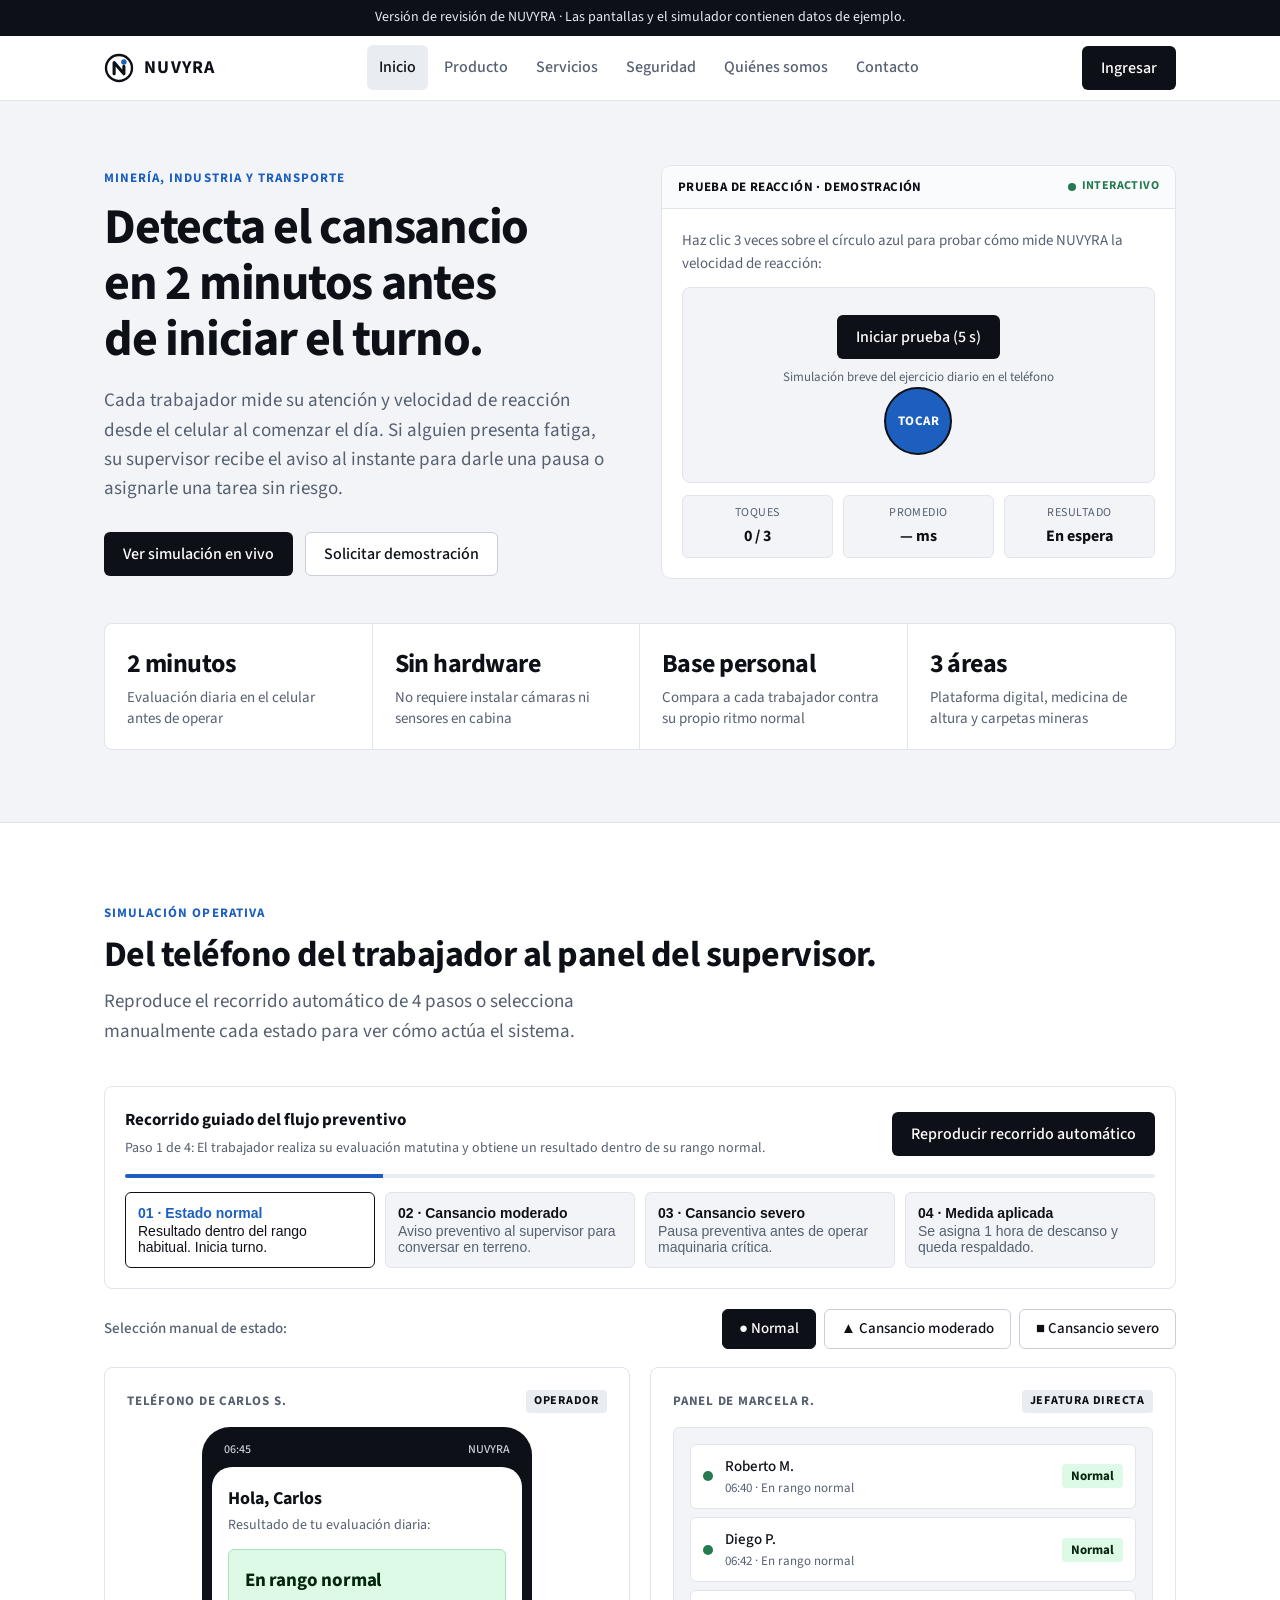
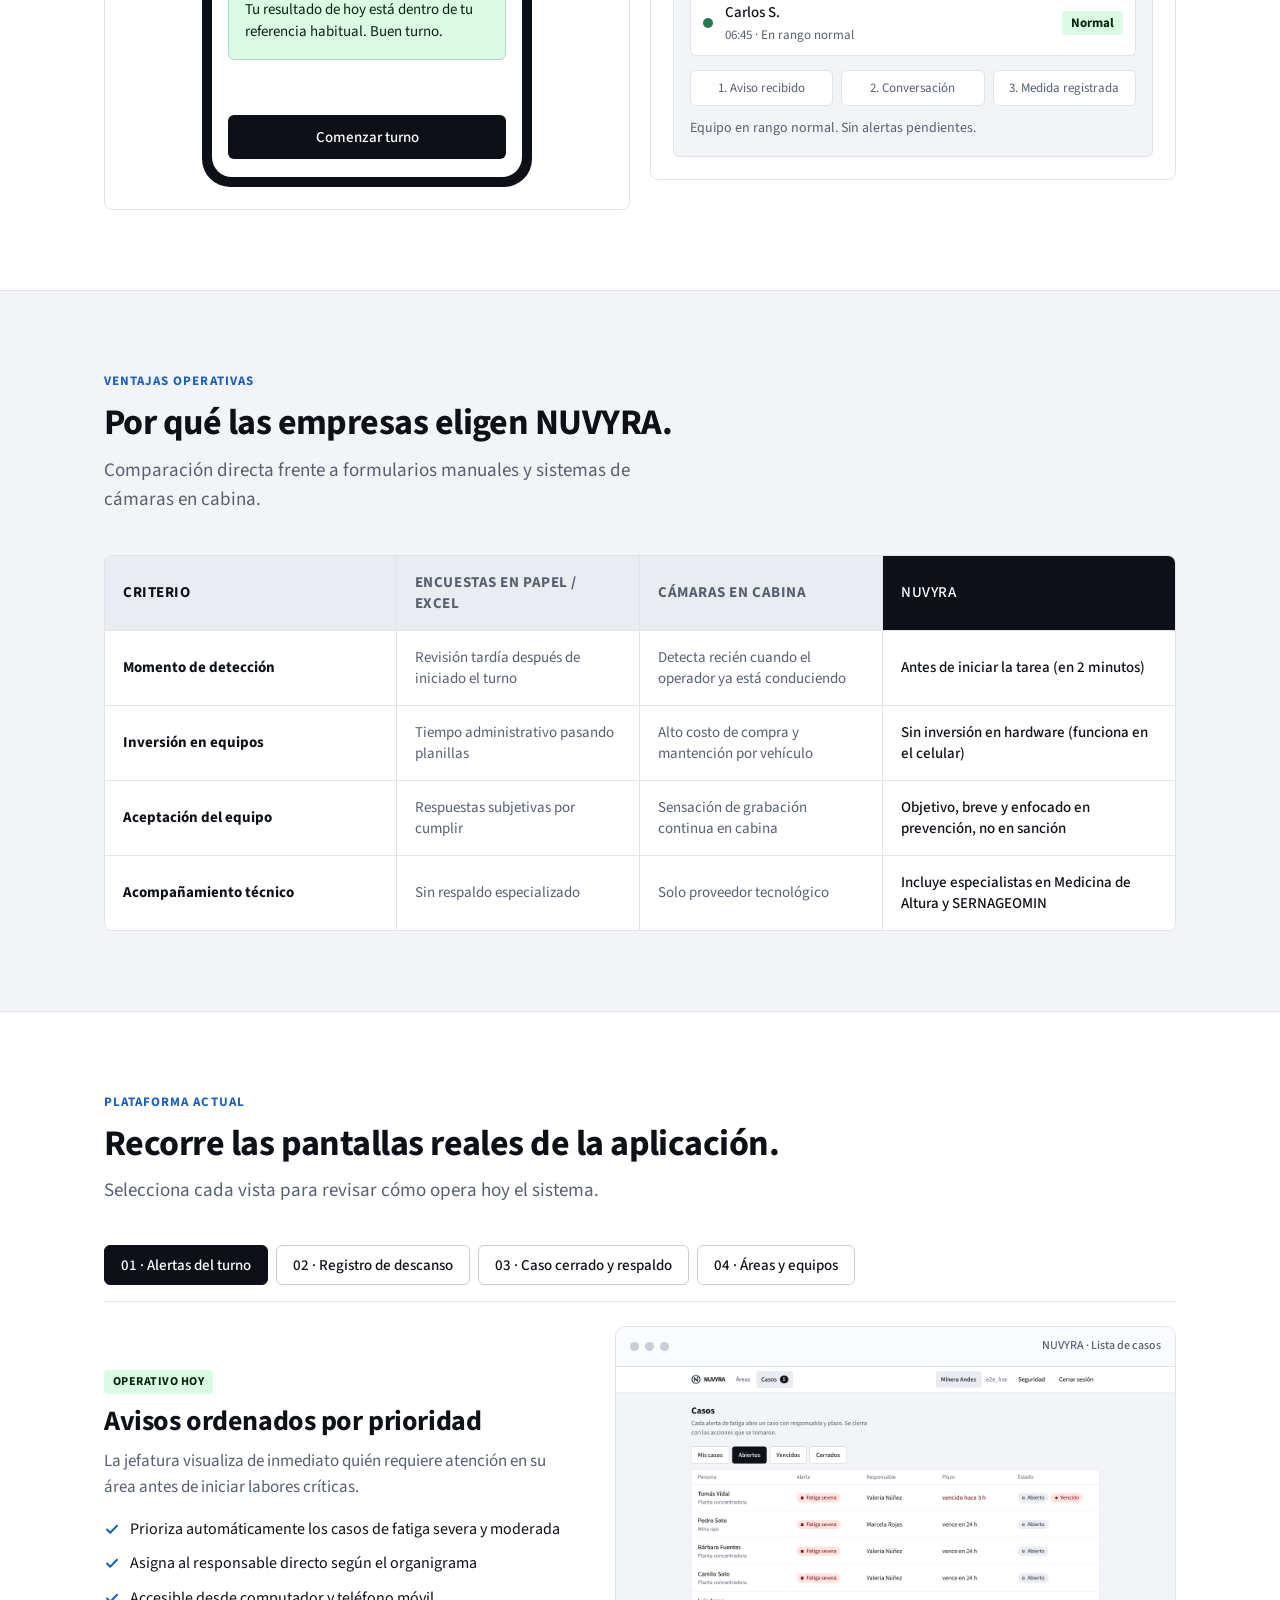
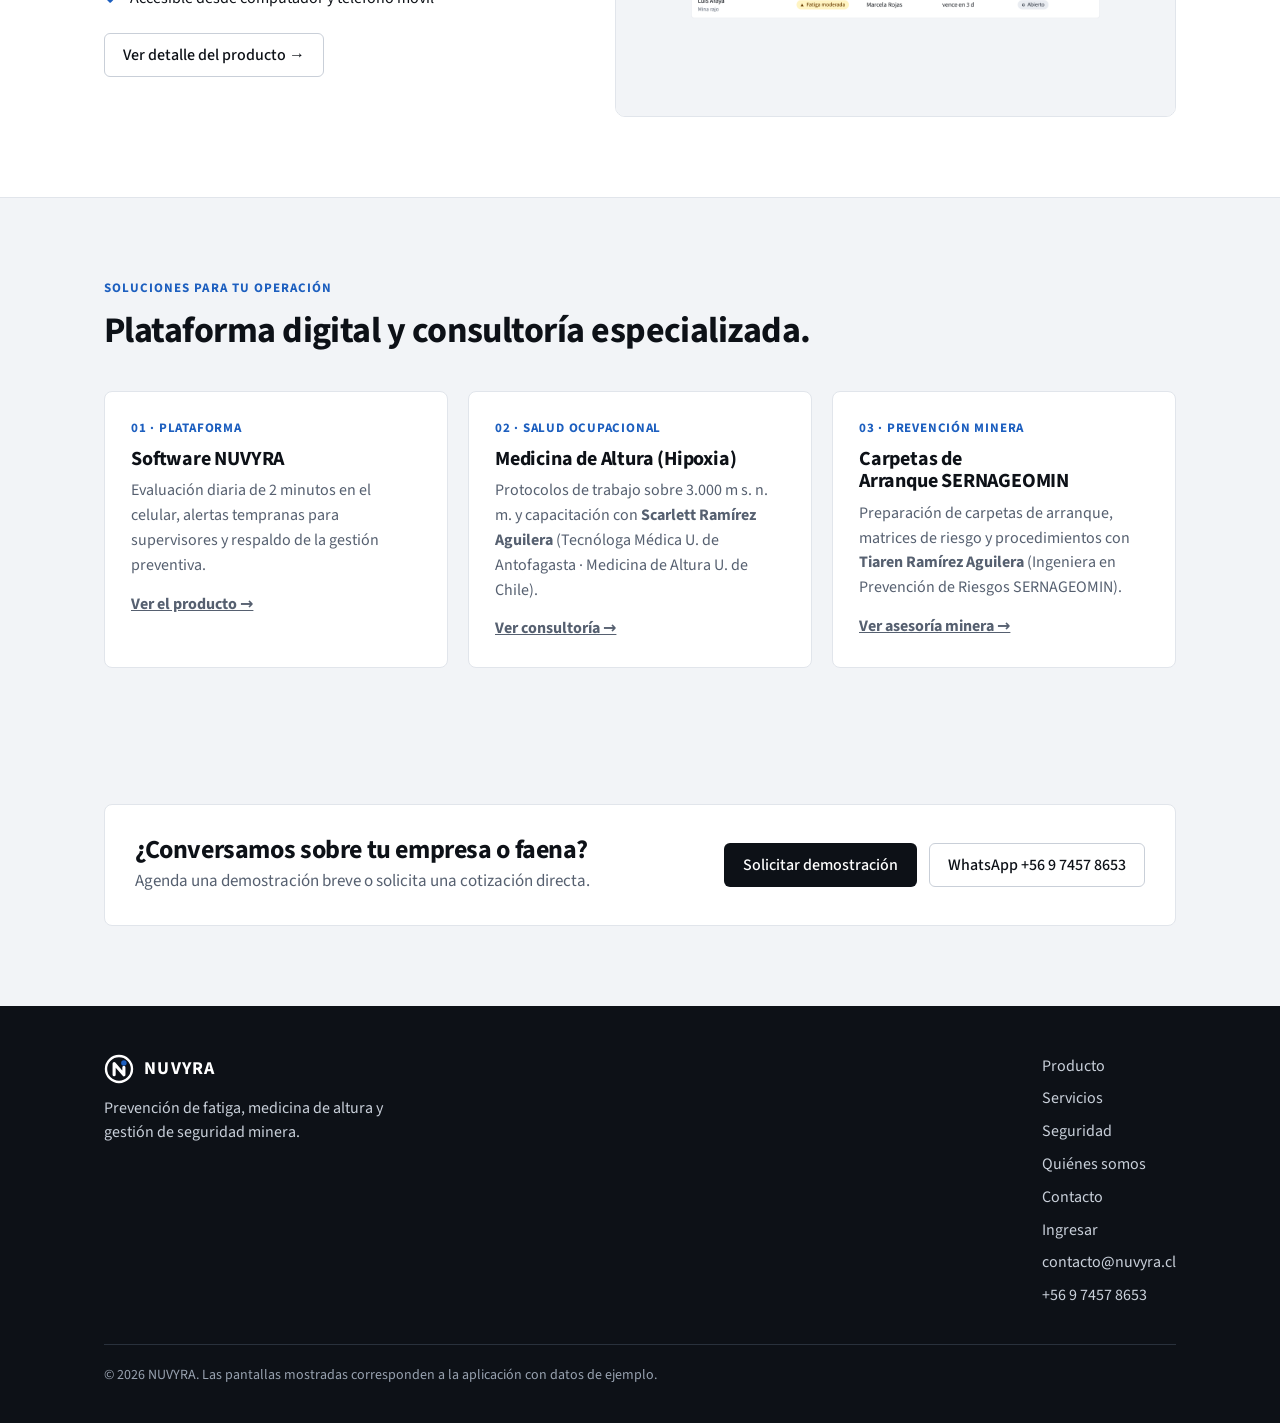
==== commit 507ea2f3: "Diseno sobrio y comercial B2B sin emojis ni estilos de IA, con prueba interactiva y recorrido guiado" ====
--- a/live/index.html
+++ b/live/index.html
@@ -4,21 +4,21 @@
 <meta charset="utf-8">
 <meta name="robots" content="noindex, nofollow">
 <meta name="viewport" content="width=device-width, initial-scale=1">
-<title>NUVYRA · Cuidado preventivo y apoyo en terreno</title>
-<meta name="description" content="NUVYRA ayuda a detectar el cansancio antes de iniciar el turno para cuidar la salud de las personas y acompañarlas en terreno con medidas reales de prevención.">
+<title>NUVYRA · Prevención de fatiga y gestión operacional</title>
+<meta name="description" content="Con NUVYRA cada trabajador mide sus reflejos en 2 minutos desde el celular antes del turno. Sin cámaras en cabina y con respaldo para empresas mandantes.">
 <link rel="icon" type="image/svg+xml" href="favicon.svg">
 <link rel="stylesheet" href="estilos.css">
 </head>
 <body>
-<div class="preview-bar" role="note">Sitio en revisión de NUVYRA · Las pantallas contienen datos de ejemplo para mostrar cómo funciona el acompañamiento preventivo.</div>
+<div class="preview-bar" role="note">Versión de revisión de NUVYRA · Las pantallas y el simulador contienen datos de ejemplo.</div>
 <a class="skip" href="#contenido">Saltar al contenido</a>
 <svg width="0" height="0" style="position:absolute" aria-hidden="true">
   <symbol id="mark" viewBox="0 0 24 24">
     <circle cx="12" cy="12" r="10.4" fill="none" stroke="currentColor" stroke-width="1.9"/>
     <path d="M8.1 16.6V7.6L15.9 16.6V10.6" fill="none" stroke="currentColor" stroke-width="2.5" stroke-linecap="round" stroke-linejoin="round"/>
-    <circle cx="15.9" cy="7.2" r="2.2" fill="#1b5ec4"/>
+    <circle cx="15.9" cy="7.2" r="2.2" fill="#1d5fbf"/>
   </symbol>
-  <symbol id="tick" viewBox="0 0 16 16"><path d="M3 8.5l3.2 3.2L13 4.8" fill="none" stroke="#1b5ec4" stroke-width="2" stroke-linecap="round" stroke-linejoin="round"/></symbol>
+  <symbol id="tick" viewBox="0 0 16 16"><path d="M3 8.5l3.2 3.2L13 4.8" fill="none" stroke="#1d5fbf" stroke-width="2" stroke-linecap="round" stroke-linejoin="round"/></symbol>
 </svg>
 <header class="top">
   <div class="wrap">
@@ -33,163 +33,192 @@
 <main id="contenido">
 
 <section class="hero">
-  <div class="wrap grid">
-    <div>
-      <div class="eyebrow">Salud y seguridad centrada en las personas</div>
-      <h1>Cuidar al equipo antes de que el cansancio se convierta en un accidente.</h1>
-      <p class="lead">Dormir mal, un turno largo o trabajar en altura geográfica nos puede pasar a todos. NUVYRA permite detectar la fatiga en 2 minutos antes de operar, para que la jefatura pueda apoyar al trabajador con un descanso, hidratación o cambio de tarea.</p>
-      <div class="cta">
-        <a class="btn btn-primary" href="#simulador">Probar cómo funciona ↓</a>
-        <a class="btn btn-secondary" href="producto.html">Ver pantallas reales</a>
-      </div>
-      <ul class="trust-pills" aria-label="Principios de NUVYRA">
-        <li>✓ 100% preventivo, nunca punitivo</li>
-        <li>✓ Se compara contigo mismo, no con otros</li>
-        <li>✓ Creado con especialistas en salud y minería</li>
-      </ul>
-    </div>
-    <figure style="margin:0">
-      <div class="frame" role="img" aria-label="Pantalla actualizada de NUVYRA mostrando el acompañamiento de una persona con descanso de una hora">
-        <div class="bar" aria-hidden="true">
-          <div class="bar-dots"><i></i><i></i><i></i></div>
-          <span class="bar-title">NUVYRA · Panel de Acompañamiento Preventivo</span>
-        </div>
-        <img src="img/app-caso-resuelto.png" width="1440" height="900" alt="Pantalla real de NUVYRA donde se registra una conversación con la persona y un descanso de una hora hasta volver a su nivel normal">
-      </div>
-      <div class="callouts" aria-label="Qué muestra esta pantalla">
-        <div class="callout"><b>1. Aviso temprano</b>Se detecta fatiga antes de iniciar una labor de riesgo.</div>
-        <div class="callout"><b>2. Apoyo humano</b>Conversación en terreno y descanso de una hora.</div>
-        <div class="callout"><b>3. Regreso seguro</b>La persona retoma cuando vuelve a su nivel normal.</div>
-      </div>
-    </figure>
+  <div class="wrap">
+    <div class="grid">
+      <div>
+        <div class="eyebrow">Minería, industria y transporte</div>
+        <h1>Detecta el cansancio en 2 minutos antes de iniciar el turno.</h1>
+        <p class="lead">Cada trabajador mide su atención y velocidad de reacción desde el celular al comenzar el día. Si alguien presenta fatiga, su supervisor recibe el aviso al instante para darle una pausa o asignarle una tarea sin riesgo.</p>
+        <div class="cta">
+          <a class="btn btn-primary" href="#simulador">Ver simulación en vivo</a>
+          <a class="btn btn-secondary" href="contacto.html">Solicitar demostración</a>
+        </div>
+      </div>
+
+      <!-- MÓDULO INTERACTIVO DE PRUEBA DE REFLEJOS (SOBRIO Y PROFESIONAL) -->
+      <div>
+        <div class="demo-card" aria-label="Módulo interactivo de prueba de velocidad de reacción">
+          <div class="demo-top">
+            <span>Prueba de reacción · Demostración</span>
+            <span class="live-dot">Interactivo</span>
+          </div>
+          <div class="demo-body">
+            <p style="font-size:15px;color:var(--muted);margin-bottom:12px">Haz clic 3 veces sobre el círculo azul para probar cómo mide NUVYRA la velocidad de reacción:</p>
+            <div id="reflex-box" class="reflex-arena">
+              <div id="reflex-intro">
+                <button type="button" id="reflex-start" class="btn btn-primary">Iniciar prueba (5 s)</button>
+                <p style="font-size:13px;color:var(--muted);margin-top:8px">Simulación breve del ejercicio diario en el teléfono</p>
+              </div>
+              <button type="button" id="reflex-dot" class="reflex-target" hidden>Tocar</button>
+              <div id="reflex-done" hidden>
+                <strong id="reflex-res-title" style="font-size:18px;color:var(--ink);display:block;margin-bottom:4px"></strong>
+                <p id="reflex-res-text" style="font-size:14px;color:var(--muted);margin-bottom:12px"></p>
+                <button type="button" id="reflex-retry" class="btn btn-secondary" style="min-height:36px;font-size:14px">Repetir prueba</button>
+              </div>
+            </div>
+            <div class="reflex-stats">
+              <div class="reflex-stat"><small>Toques</small><b id="st-hits">0 / 3</b></div>
+              <div class="reflex-stat"><small>Promedio</small><b id="st-ms">— ms</b></div>
+              <div class="reflex-stat"><small>Resultado</small><b id="st-status">En espera</b></div>
+            </div>
+          </div>
+        </div>
+      </div>
+    </div>
+
+    <div class="kpi-strip" aria-label="Indicadores principales">
+      <div class="kpi-card">
+        <div class="kpi-val">2 minutos</div>
+        <div class="kpi-lbl">Evaluación diaria en el celular antes de operar</div>
+      </div>
+      <div class="kpi-card">
+        <div class="kpi-val">Sin hardware</div>
+        <div class="kpi-lbl">No requiere instalar cámaras ni sensores en cabina</div>
+      </div>
+      <div class="kpi-card">
+        <div class="kpi-val">Base personal</div>
+        <div class="kpi-lbl">Compara a cada trabajador contra su propio ritmo normal</div>
+      </div>
+      <div class="kpi-card">
+        <div class="kpi-val">3 áreas</div>
+        <div class="kpi-lbl">Plataforma digital, medicina de altura y carpetas mineras</div>
+      </div>
+    </div>
   </div>
 </section>
-
-<section class="white" id="filosofia">
+<script>
+(function(){
+  var $ = function(id){ return document.getElementById(id); };
+  var hits = 0, times = [], t0 = 0;
+  var pos = [{top:"22px",left:"28px"},{top:"96px",left:"64%"},{top:"38px",left:"40%"}];
+  function mover(){
+    var dot = $("reflex-dot");
+    var p = pos[hits % pos.length];
+    dot.style.position = "absolute";
+    dot.style.top = p.top;
+    dot.style.left = p.left;
+    t0 = performance.now();
+  }
+  $("reflex-start").addEventListener("click", function(){
+    hits = 0; times = [];
+    $("st-hits").textContent = "0 / 3";
+    $("st-ms").textContent = "...";
+    $("st-status").textContent = "Midiendo";
+    $("reflex-intro").hidden = true;
+    $("reflex-done").hidden = true;
+    $("reflex-dot").hidden = false;
+    mover();
+  });
+  $("reflex-dot").addEventListener("click", function(){
+    var dt = Math.round(performance.now() - t0);
+    times.push(dt);
+    hits++;
+    $("st-hits").textContent = hits + " / 3";
+    var avg = Math.round(times.reduce(function(a,b){return a+b;},0)/times.length);
+    $("st-ms").textContent = avg + " ms";
+    if (hits < 3) {
+      mover();
+    } else {
+      $("reflex-dot").hidden = true;
+      $("reflex-done").hidden = false;
+      $("st-status").textContent = "Normal";
+      $("reflex-res-title").textContent = "Tiempo promedio: " + avg + " ms";
+      $("reflex-res-text").textContent = "En la aplicación real, este resultado se compara con la base personal del trabajador y notifica al supervisor si requiere atención.";
+    }
+  });
+  $("reflex-retry").addEventListener("click", function(){
+    $("reflex-start").click();
+  });
+})();
+</script>
+
+<!-- SIMULADOR INTERACTIVO + RECORRIDO AUTOMÁTICO -->
+<section class="white" id="simulador" aria-labelledby="sim-t">
   <div class="wrap">
     <div class="head">
-      <div class="eyebrow">Nuestra filosofía de trabajo</div>
-      <h2>Una herramienta de apoyo mutuo, jamás de persecución.</h2>
-      <p class="lead">Sabemos que en terreno existe el temor a que la tecnología se use para vigilar o sancionar. NUVYRA fue diseñada exactamente para lo contrario: proteger la vida del trabajador y dar tranquilidad a quien supervisa.</p>
-    </div>
-    <div class="care-compare">
-      <div class="care-box yes">
-        <span class="care-tag">✓ Lo que NUVYRA SÍ es</span>
-        <h3>Un escudo para cuidar tu salud y tu turno</h3>
-        <ul class="care-list">
-          <li><span class="ico">✓</span><span><b>Un chequeo personal de 2 minutos:</b> mide tu atención y reflejos de hoy comparados solo con tu propio ritmo habitual.</span></li>
-          <li><span class="ico">✓</span><span><b>Apoyo real cuando estás cansado:</b> si hoy dormiste mal o te afectó la altura, tu supervisor recibe un aviso para acercarse a conversar y darte una pausa de recuperación o una tarea más liviana.</span></li>
-          <li><span class="ico">✓</span><span><b>Respaldo de que nos cuidamos:</b> queda constancia de la medida de apoyo tomada para proteger tanto al trabajador como a la empresa.</span></li>
-        </ul>
-      </div>
-      <div class="care-box no">
-        <span class="care-tag">✕ Lo que NUVYRA NUNCA es</span>
-        <h3>Cero vigilancia, cero castigos</h3>
-        <ul class="care-list">
-          <li><span class="ico">✕</span><span><b>No es para sancionar ni buscar culpables:</b> sentir fatiga es una condición humana y fisiológica normal, no una falta laboral.</span></li>
-          <li><span class="ico">✕</span><span><b>No es un ranking ni competencia:</b> nadie se compara con el resto del turno; cada persona tiene su propia línea base.</span></li>
-          <li><span class="ico">✕</span><span><b>No reemplaza el criterio humano:</b> la aplicación no toma decisiones automáticas sobre las personas; siempre media una conversación en terreno.</span></li>
-        </ul>
-      </div>
-    </div>
-  </div>
-</section>
-
-<section id="como-funciona">
-  <div class="wrap">
-    <div class="head">
-      <div class="eyebrow">Paso a paso</div>
-      <h2>¿Cómo funciona en el día a día de la faena?</h2>
-      <p class="lead">Un flujo simple y transparente de 4 pasos que ya está funcionando en nuestra plataforma.</p>
-    </div>
-    <div class="steps">
-      <div class="step">
-        <span class="badge now"><svg viewBox="0 0 10 10"><circle cx="5" cy="5" r="4" fill="currentColor"/></svg>Paso 1</span>
-        <h3>Chequeo de 2 min</h3>
-        <p>Al iniciar la jornada, cada persona realiza en su celular un ejercicio breve de atención visual y velocidad de reacción.</p>
-        <div class="step-example"><b>En simple:</b> Como estirar antes de hacer deporte, pero para la atención.</div>
-      </div>
-      <div class="step">
-        <span class="badge now"><svg viewBox="0 0 10 10"><circle cx="5" cy="5" r="4" fill="currentColor"/></svg>Paso 2</span>
-        <h3>Tu propio ritmo</h3>
-        <p>Tras 3 días iniciales, NUVYRA conoce tu nivel habitual y compara tu resultado de hoy únicamente contigo mismo.</p>
-        <div class="step-example"><b>En simple:</b> No te compara con tus compañeros ni con promedios ajenos.</div>
-      </div>
-      <div class="step">
-        <span class="badge now"><svg viewBox="0 0 10 10"><circle cx="5" cy="5" r="4" fill="currentColor"/></svg>Paso 3</span>
-        <h3>Aviso preventivo</h3>
-        <p>Si el resultado está normal, inicias tu día tranquilo. Si hay cansancio moderado o severo, avisa de forma clara y amable.</p>
-        <div class="step-example"><b>En simple:</b> Usa íconos, formas y palabras fáciles de leer para todos.</div>
-      </div>
-      <div class="step">
-        <span class="badge now"><svg viewBox="0 0 10 10"><circle cx="5" cy="5" r="4" fill="currentColor"/></svg>Paso 4</span>
-        <h3>Apoyo en terreno</h3>
-        <p>La jefatura directa se acerca a conversar contigo para acordar una pausa de descanso, rehidratación o ajuste de tarea.</p>
-        <div class="step-example"><b>En simple:</b> Nadie opera en riesgo; primero está tu bienestar.</div>
-      </div>
-    </div>
-  </div>
-</section>
-
-<section class="white" id="simulador" aria-labelledby="sim-t">
-  <div class="wrap">
-    <div class="head">
-      <div class="eyebrow">Simulador interactivo</div>
-      <h2 id="sim-t">Ponte en el lugar del trabajador y del supervisor.</h2>
-      <p class="lead">Haz clic en los 3 botones de abajo para ver cómo NUVYRA acompaña a <b>Carlos</b> según cómo amaneció hoy, sin juicios y priorizando su bienestar.</p>
+      <div class="eyebrow">Simulación operativa</div>
+      <h2 id="sim-t">Del teléfono del trabajador al panel del supervisor.</h2>
+      <p class="lead">Reproduce el recorrido automático de 4 pasos o selecciona manualmente cada estado para ver cómo actúa el sistema.</p>
+    </div>
+
+    <div class="vid-box">
+      <div class="vid-head">
+        <div>
+          <strong style="font-size:17px;display:block">Recorrido guiado del flujo preventivo</strong>
+          <span style="font-size:14px;color:var(--muted)" id="vid-caption">Paso 1 de 4: El trabajador realiza su evaluación matutina y obtiene un resultado dentro de su rango normal.</span>
+        </div>
+        <button type="button" id="vid-btn" class="btn btn-primary">Reproducir recorrido automático</button>
+      </div>
+      <div class="vid-bar" aria-hidden="true"><div id="vid-fill" class="vid-fill"></div></div>
+      <div class="vid-Scenes" role="group" aria-label="Etapas de la simulación">
+        <button type="button" class="vid-scene active" data-escena="0"><b>01 · Estado normal</b>Resultado dentro del rango habitual. Inicia turno.</button>
+        <button type="button" class="vid-scene" data-escena="1"><b>02 · Cansancio moderado</b>Aviso preventivo al supervisor para conversar en terreno.</button>
+        <button type="button" class="vid-scene" data-escena="2"><b>03 · Cansancio severo</b>Pausa preventiva antes de operar maquinaria crítica.</button>
+        <button type="button" class="vid-scene" data-escena="3"><b>04 · Medida aplicada</b>Se asigna 1 hora de descanso y queda respaldado.</button>
+      </div>
     </div>
 
     <div class="sim-guide">
-      <div><strong>1. Elige cómo salió el chequeo de Carlos hoy:</strong></div>
-      <div class="sim-pick" role="group" aria-label="Elige un estado de ejemplo para simular">
-        <button type="button" class="sim-btn" data-nivel="verde" aria-pressed="true">● Descansado (Normal)</button>
+      <div style="font-size:15px;font-weight:500;color:var(--muted)">Selección manual de estado:</div>
+      <div class="sim-pick" role="group" aria-label="Elige un resultado de ejemplo">
+        <button type="button" class="sim-btn" data-nivel="verde" aria-pressed="true">● Normal</button>
         <button type="button" class="sim-btn" data-nivel="amarillo" aria-pressed="false">▲ Cansancio moderado</button>
-        <button type="button" class="sim-btn" data-nivel="rojo" aria-pressed="false">■ Cansancio alto (Requiere pausa)</button>
+        <button type="button" class="sim-btn" data-nivel="rojo" aria-pressed="false">■ Cansancio severo</button>
       </div>
     </div>
 
     <div class="sim-grid">
       <div class="sim-col">
-        <div class="sim-label"><span>Vista en el celular de Carlos</span><span class="role-tag">Trabajador</span></div>
+        <div class="sim-label"><span>Teléfono de Carlos S.</span><span class="role-tag">Operador</span></div>
         <div class="phone" aria-hidden="false">
-          <div class="phone-top"><span>06:45 AM</span><span>NUVYRA</span></div>
+          <div class="phone-top"><span>06:45</span><span>NUVYRA</span></div>
           <div class="phone-body">
-            <div class="phone-hi">Buen día, Carlos</div>
-            <div class="phone-sub">Resultado de tu chequeo de 2 minutos:</div>
+            <div class="phone-hi">Hola, Carlos</div>
+            <div class="phone-sub">Resultado de tu evaluación diaria:</div>
             <div id="sim-persona" class="sim-state s-verde" aria-live="polite">
               <strong id="sim-p-titulo"></strong>
               <p id="sim-p-texto"></p>
             </div>
             <p id="sim-boton-nota" class="phone-note" hidden></p>
-            <button type="button" id="sim-boton" class="phone-btn">Listo para iniciar mi turno</button>
+            <button type="button" id="sim-boton" class="phone-btn">Comenzar turno</button>
           </div>
         </div>
       </div>
 
       <div class="sim-col">
-        <div class="sim-label"><span>Vista en el panel de Marcela</span><span class="role-tag">Supervisora directa</span></div>
+        <div class="sim-label"><span>Panel de Marcela R.</span><span class="role-tag">Jefatura directa</span></div>
         <div class="panel">
           <div id="sim-banner" class="banner" hidden role="status" aria-live="assertive"></div>
-          <ul class="crew" aria-label="Equipo del turno de mañana">
-            <li><span class="dot d-verde" aria-hidden="true"></span><span class="who">Roberto M.<small>Chequeo 06:40 · Listo para operar</small></span><span class="pill p-verde">Normal</span></li>
-            <li><span class="dot d-verde" aria-hidden="true"></span><span class="who">Diego P.<small>Chequeo 06:42 · Listo para operar</small></span><span class="pill p-verde">Normal</span></li>
-            <li id="sim-fila"><span id="sim-dot" class="dot d-verde" aria-hidden="true"></span><span class="who">Carlos S.<small id="sim-sub-carlos">Chequeo 06:45 · Listo para operar</small></span><span id="sim-pill" class="pill p-verde">Normal</span></li>
+          <ul class="crew" aria-label="Equipo del turno">
+            <li><span class="dot d-verde" aria-hidden="true"></span><span class="who">Roberto M.<small>06:40 · En rango normal</small></span><span class="pill p-verde">Normal</span></li>
+            <li><span class="dot d-verde" aria-hidden="true"></span><span class="who">Diego P.<small>06:42 · En rango normal</small></span><span class="pill p-verde">Normal</span></li>
+            <li id="sim-fila"><span id="sim-dot" class="dot d-verde" aria-hidden="true"></span><span class="who">Carlos S.<small id="sim-sub-carlos">06:45 · En rango normal</small></span><span id="sim-pill" class="pill p-verde">Normal</span></li>
           </ul>
           <ol id="sim-pasos" class="pasos" hidden>
             <li id="paso-1">1. Aviso recibido</li>
-            <li id="paso-2">2. Conversar con Carlos</li>
-            <li id="paso-3">3. Apoyo acordado</li>
+            <li id="paso-2">2. Conversación</li>
+            <li id="paso-3">3. Medida registrada</li>
           </ol>
           <div id="sim-accion" class="sim-accion" hidden>
             <p id="sim-s-texto" class="sim-hint" style="margin-bottom:10px"></p>
-            <button type="button" id="sim-visita" class="btn btn-primary">Paso 2: Acercarse a conversar con Carlos →</button>
+            <button type="button" id="sim-visita" class="btn btn-secondary">Registrar conversación con Carlos</button>
             <div id="sim-sel-wrap" hidden>
-              <label for="sim-sel">Paso 3: ¿Qué medida de cuidado acordaron juntos?</label>
+              <label for="sim-sel">Medida preventiva acordada:</label>
               <select id="sim-sel" class="fld">
-                <option value="">Selecciona la medida de apoyo...</option>
-                <option>Pausa de descanso de 1 hora e hidratación antes de operar</option>
-                <option>Reasignar hoy a una tarea en equipo sin conducción de maquinaria</option>
-                <option>Acompañar a evaluación preventiva en policlínico / salud ocupacional</option>
+                <option value="">Seleccionar medida...</option>
+                <option>Descanso de 1 hora y reevaluación antes de operar</option>
+                <option>Asignación temporal a tarea sin conducción de equipo</option>
+                <option>Evaluación preventiva en policlínico de faena</option>
               </select>
             </div>
             <p id="sim-ok" class="sim-ok" hidden></p>
@@ -204,32 +233,34 @@
 (function(){
   var N = {
     verde: {
-      p:["¡Todo en orden hoy!","Tu atención y tiempo de reacción están dentro de tu nivel habitual. Que tengas un excelente y seguro turno."],
-      s:["Todo el equipo se encuentra en su nivel habitual. No se requieren medidas adicionales.",""],
-      sub:"Chequeo 06:45 · En su nivel habitual",
-      btn:"Listo para iniciar mi turno",
+      p:["En rango normal","Tu resultado de hoy está dentro de tu referencia habitual. Buen turno."],
+      s:["Equipo en rango normal. Sin alertas pendientes.",""],
+      sub:"06:45 · En rango normal",
+      btn:"Comenzar turno",
       nota:"",
       cls:"s-verde", pill:"Normal", pc:"p-verde", dc:"d-verde", acc:false, pause:false
     },
     amarillo: {
-      p:["Hoy muestras algo de cansancio","Tu resultado estuvo un poco más lento que tu ritmo habitual. Tu supervisora Marcela se acercará a conversar contigo para apoyarte."],
-      s:["Aviso de cuidado: Carlos muestra cansancio moderado","Acércate a conversar con él para saber cómo se siente y definir si necesita una pausa o apoyo en su tarea."],
-      sub:"Chequeo 06:45 · Requiere conversación de apoyo",
-      btn:"Esperando conversación con mi supervisora",
-      nota:"💡 Nadie te sancionará por estar cansado. Conversa con tu supervisora para organizar tu turno de forma segura.",
-      cls:"s-amarillo", pill:"Apoyo sugerido", pc:"p-amarillo", dc:"d-amarillo", acc:true, pause:false
+      p:["Cansancio moderado","Tu resultado estuvo por debajo de tu ritmo habitual. Tu jefatura conversará contigo para organizar la tarea."],
+      s:["Aviso preventivo: cansancio moderado","Conversa con Carlos para verificar cómo se encuentra y definir si requiere una pausa."],
+      sub:"06:45 · Requiere conversación en terreno",
+      btn:"A la espera de conversación",
+      nota:"Esta evaluación es preventiva y no constituye falta laboral.",
+      cls:"s-amarillo", pill:"Aviso", pc:"p-amarillo", dc:"d-amarillo", acc:true, pause:false
     },
     rojo: {
-      p:["Primero está tu bienestar","Hoy tu resultado refleja un cansancio importante. Por tu cuidado, haz una pausa antes de iniciar labores de riesgo; tu supervisora ya va a acompañarte."],
-      s:["Atención prioritaria: Carlos presenta cansancio alto","Por su seguridad, acompáñalo antes de que inicie tareas críticas o conducción para darle un descanso o ajustar su labor de hoy."],
-      sub:"Chequeo 06:45 · Prioridad de acompañamiento",
-      btn:"En pausa preventiva de cuidado",
-      nota:"🛡️ Pausa preventiva activa: te cuidamos para que no operes equipos pesados mientras te sientas agotado.",
-      cls:"s-rojo", pill:"Cuidado prioritario", pc:"p-rojo", dc:"d-rojo", acc:true, pause:true
+      p:["Cansancio severo","Por tu seguridad, aguarda antes de iniciar labores de riesgo. Tu jefatura ya fue notificada."],
+      s:["Alerta prioritaria: cansancio severo","Acércate antes de que inicie tareas críticas para asignarle una pausa de recuperación o ajustar su labor."],
+      sub:"06:45 · Requiere medida preventiva",
+      btn:"Pausa preventiva activa",
+      nota:"Pausa preventiva para evitar incidentes en la operación de equipos.",
+      cls:"s-rojo", pill:"Alerta", pc:"p-rojo", dc:"d-rojo", acc:true, pause:true
     }
   };
   var $ = function(id){ return document.getElementById(id); };
   var btns = document.querySelectorAll(".sim-btn"), cur = "verde";
+  var scenes = document.querySelectorAll(".vid-scene"), timer = null;
+
   function setPaso(n){ for (var i=1;i<=3;i++){ $("paso-"+i).className = i<=n ? "hecho" : ""; } }
   function pintar(k){
     cur = k; var n = N[k];
@@ -252,66 +283,255 @@
     setPaso(n.acc ? 1 : 0);
     btns.forEach(function(x){ x.setAttribute("aria-pressed", x.getAttribute("data-nivel") === k ? "true" : "false"); });
   }
-  btns.forEach(function(x){ x.addEventListener("click", function(){ pintar(x.getAttribute("data-nivel")); }); });
+
+  function activarEscena(idx){
+    scenes.forEach(function(s, i){ s.className = i === idx ? "vid-scene active" : "vid-scene"; });
+    $("vid-fill").style.width = ((idx + 1) * 25) + "%";
+    if (idx === 0) {
+      pintar("verde");
+      $("vid-caption").textContent = "Paso 1 de 4: El trabajador realiza su evaluación en 2 minutos y obtiene un resultado dentro de su rango normal.";
+    } else if (idx === 1) {
+      pintar("amarillo");
+      $("vid-caption").textContent = "Paso 2 de 4: Si presenta cansancio moderado, el sistema avisa a su jefatura directa para conversar en terreno.";
+    } else if (idx === 2) {
+      pintar("rojo");
+      $("vid-caption").textContent = "Paso 3 de 4: Ante cansancio severo, se activa una pausa preventiva antes de operar maquinaria.";
+    } else if (idx === 3) {
+      pintar("rojo");
+      $("sim-visita").hidden = true;
+      $("sim-sel-wrap").hidden = false;
+      $("sim-sel").value = "Descanso de 1 hora y reevaluación antes de operar";
+      setPaso(3);
+      $("sim-ok").textContent = "Medida registrada: Descanso de 1 hora y reevaluación antes de operar.";
+      $("sim-ok").hidden = false;
+      $("sim-pill").textContent = "Atendido";
+      $("sim-pill").className = "pill p-seg";
+      $("sim-sub-carlos").textContent = "Descanso de 1 hora asignado";
+      $("vid-caption").textContent = "Paso 4 de 4: La jefatura registra el descanso de 1 hora y la gestión queda respaldada con fecha y hora.";
+    }
+  }
+
+  scenes.forEach(function(s, i){
+    s.addEventListener("click", function(){
+      if (timer) { clearInterval(timer); timer = null; $("vid-btn").textContent = "Reproducir recorrido automático"; }
+      activarEscena(i);
+    });
+  });
+
+  $("vid-btn").addEventListener("click", function(){
+    if (timer) {
+      clearInterval(timer); timer = null;
+      $("vid-btn").textContent = "Reproducir recorrido automático";
+      return;
+    }
+    var step = 0;
+    $("vid-btn").textContent = "Pausar recorrido";
+    activarEscena(0);
+    timer = setInterval(function(){
+      step++;
+      if (step <= 3) {
+        activarEscena(step);
+      } else {
+        clearInterval(timer); timer = null;
+        $("vid-btn").textContent = "Repetir recorrido automático";
+      }
+    }, 3400);
+  });
+
+  btns.forEach(function(x){
+    x.addEventListener("click", function(){
+      if (timer) { clearInterval(timer); timer = null; $("vid-btn").textContent = "Reproducir recorrido automático"; }
+      pintar(x.getAttribute("data-nivel"));
+    });
+  });
   $("sim-visita").addEventListener("click", function(){ $("sim-visita").hidden = true; $("sim-sel-wrap").hidden = false; setPaso(2); });
   $("sim-sel").addEventListener("change", function(){
     var s = $("sim-sel");
     if (s.value) {
       setPaso(3);
-      $("sim-ok").textContent = "✓ Medida de cuidado acordada: «" + s.value + "». Carlos queda acompañado y protegido.";
+      $("sim-ok").textContent = "Medida registrada: " + s.value + ".";
       $("sim-ok").hidden = false;
-      $("sim-pill").textContent = "Acompañado";
+      $("sim-pill").textContent = "Atendido";
       $("sim-pill").className = "pill p-seg";
-      $("sim-sub-carlos").textContent = "Medida de apoyo activa en terreno";
+      $("sim-sub-carlos").textContent = "Medida preventiva aplicada";
     }
   });
   pintar("verde");
 })();
 </script>
 
-<section id="beneficios">
+<!-- COMPARATIVA DIRECTA Y SOBRIA -->
+<section id="por-que-elegirnos">
   <div class="wrap">
     <div class="head">
-      <div class="eyebrow">Por qué ayuda a todos</div>
-      <h2>Cuando cuidamos el descanso, ganan las personas y gana la operación.</h2>
+      <div class="eyebrow">Ventajas operativas</div>
+      <h2>Por qué las empresas eligen NUVYRA.</h2>
+      <p class="lead">Comparación directa frente a formularios manuales y sistemas de cámaras en cabina.</p>
+    </div>
+
+    <div class="vs-table" role="region" aria-label="Comparativa de alternativas">
+      <div class="vs-row vs-head">
+        <div class="vs-cell feat">Criterio</div>
+        <div class="vs-cell hide-sm">Encuestas en papel / Excel</div>
+        <div class="vs-cell hide-sm">Cámaras en cabina</div>
+        <div class="vs-cell win">NUVYRA</div>
+      </div>
+      <div class="vs-row">
+        <div class="vs-cell feat">Momento de detección</div>
+        <div class="vs-cell hide-sm">Revisión tardía después de iniciado el turno</div>
+        <div class="vs-cell hide-sm">Detecta recién cuando el operador ya está conduciendo</div>
+        <div class="vs-cell win">Antes de iniciar la tarea (en 2 minutos)</div>
+      </div>
+      <div class="vs-row">
+        <div class="vs-cell feat">Inversión en equipos</div>
+        <div class="vs-cell hide-sm">Tiempo administrativo pasando planillas</div>
+        <div class="vs-cell hide-sm">Alto costo de compra y mantención por vehículo</div>
+        <div class="vs-cell win">Sin inversión en hardware (funciona en el celular)</div>
+      </div>
+      <div class="vs-row">
+        <div class="vs-cell feat">Aceptación del equipo</div>
+        <div class="vs-cell hide-sm">Respuestas subjetivas por cumplir</div>
+        <div class="vs-cell hide-sm">Sensación de grabación continua en cabina</div>
+        <div class="vs-cell win">Objetivo, breve y enfocado en prevención, no en sanción</div>
+      </div>
+      <div class="vs-row">
+        <div class="vs-cell feat">Acompañamiento técnico</div>
+        <div class="vs-cell hide-sm">Sin respaldo especializado</div>
+        <div class="vs-cell hide-sm">Solo proveedor tecnológico</div>
+        <div class="vs-cell win">Incluye especialistas en Medicina de Altura y SERNAGEOMIN</div>
+      </div>
+    </div>
+  </div>
+</section>
+
+<!-- VISOR INTERACTIVO DE PANTALLAS REALES (TABS) -->
+<section class="white" id="pantallas-reales">
+  <div class="wrap">
+    <div class="head">
+      <div class="eyebrow">Plataforma actual</div>
+      <h2>Recorre las pantallas reales de la aplicación.</h2>
+      <p class="lead">Selecciona cada vista para revisar cómo opera hoy el sistema.</p>
+    </div>
+
+    <div class="shot-tabs" role="tablist" aria-label="Vistas de la aplicación">
+      <button type="button" class="shot-tab" role="tab" aria-selected="true" data-shot="0">01 · Alertas del turno</button>
+      <button type="button" class="shot-tab" role="tab" aria-selected="false" data-shot="1">02 · Registro de descanso</button>
+      <button type="button" class="shot-tab" role="tab" aria-selected="false" data-shot="2">03 · Caso cerrado y respaldo</button>
+      <button type="button" class="shot-tab" role="tab" aria-selected="false" data-shot="3">04 · Áreas y equipos</button>
+    </div>
+
+    <div class="feature" style="margin-bottom:0">
+      <div class="text">
+        <span class="badge now" style="margin-bottom:12px">Operativo hoy</span>
+        <h3 id="shot-title">Avisos ordenados por prioridad</h3>
+        <p id="shot-desc">La jefatura visualiza de inmediato quién requiere atención en su área antes de iniciar labores críticas.</p>
+        <ul class="ticks" id="shot-list">
+          <li><svg width="16" height="16"><use href="#tick"/></svg><span>Prioriza automáticamente los casos de fatiga severa y moderada</span></li>
+          <li><svg width="16" height="16"><use href="#tick"/></svg><span>Asigna al responsable directo según el organigrama</span></li>
+          <li><svg width="16" height="16"><use href="#tick"/></svg><span>Accesible desde computador y teléfono móvil</span></li>
+        </ul>
+        <div style="margin-top:22px">
+          <a class="btn btn-secondary" href="producto.html">Ver detalle del producto →</a>
+        </div>
+      </div>
+      <figure style="margin:0">
+        <div class="frame">
+          <div class="bar" aria-hidden="true">
+            <div class="bar-dots"><i></i><i></i><i></i></div>
+            <span class="bar-title" id="shot-bar">NUVYRA · Lista de casos</span>
+          </div>
+          <img id="shot-img" src="img/app-casos-lista.png" width="1440" height="900" alt="Pantalla real de NUVYRA">
+        </div>
+      </figure>
+    </div>
+  </div>
+</section>
+<script>
+(function(){
+  var shots = [
+    {
+      t:"Avisos ordenados por prioridad",
+      d:"La jefatura visualiza de inmediato quién requiere atención en su área antes de iniciar labores críticas.",
+      b:"NUVYRA · Lista de casos",
+      img:"img/app-casos-lista.png",
+      items:["Prioriza automáticamente los casos de fatiga severa y moderada","Asigna al responsable directo según el organigrama","Accesible desde computador y teléfono móvil"]
+    },
+    {
+      t:"Registro de descanso o cambio de tarea",
+      d:"Tras conversar con el trabajador, el supervisor registra la medida preventiva (descanso, rehidratación o ajuste de tarea).",
+      b:"NUVYRA · Registro de acción preventiva",
+      img:"img/app-caso-acompanamiento.png",
+      items:["Exige al menos una medida preventiva antes de cerrar el caso","Deja constancia clara del estado en que queda la persona","Proceso rápido pensado para terreno"]
+    },
+    {
+      t:"Respaldo completo con línea de tiempo",
+      d:"Una vez que el trabajador retoma su nivel normal, el caso queda cerrado con el historial íntegro de fechas y horas.",
+      b:"NUVYRA · Caso cerrado con respaldo",
+      img:"img/app-caso-resuelto.png",
+      items:["Línea de tiempo verificable ante empresas mandantes","Protege tanto al trabajador como a la operación","Historial protegido contra modificaciones"]
+    },
+    {
+      t:"Control de cumplimiento por área y turno",
+      d:"Permite revisar el avance diario de evaluaciones por gerencia, área y equipo de trabajo.",
+      b:"NUVYRA · Áreas y organigrama",
+      img:"img/app-areas-organigrama.webp",
+      items:["Estructura organizacional por áreas operativas","Meta diaria configurable por empresa","Permisos de visualización según el rol de cada usuario"]
+    }
+  ];
+  var tabs = document.querySelectorAll(".shot-tab");
+  tabs.forEach(function(btn){
+    btn.addEventListener("click", function(){
+      var idx = parseInt(btn.getAttribute("data-shot"), 10);
+      var s = shots[idx];
+      tabs.forEach(function(t, i){ t.setAttribute("aria-selected", i === idx ? "true" : "false"); });
+      document.getElementById("shot-title").textContent = s.t;
+      document.getElementById("shot-desc").textContent = s.d;
+      document.getElementById("shot-bar").textContent = s.b;
+      document.getElementById("shot-img").src = s.img;
+      var ul = document.getElementById("shot-list");
+      ul.innerHTML = s.items.map(function(txt){
+        return '<li><svg width="16" height="16"><use href="#tick"/></svg><span>' + txt + '</span></li>';
+      }).join("");
+    });
+  });
+})();
+</script>
+
+<!-- LOS 3 PILARES DE SERVICIO -->
+<section id="solucion-integral">
+  <div class="wrap">
+    <div class="head">
+      <div class="eyebrow">Soluciones para tu operación</div>
+      <h2>Plataforma digital y consultoría especializada.</h2>
     </div>
     <div class="three">
       <div class="card">
-        <span class="num">Para los trabajadores</span>
-        <h3>Regresar sanos a casa</h3>
-        <p>Permite expresar con datos objetivos cuando el cuerpo necesita una pausa, sin miedo a represalias y con apoyo directo en terreno.</p>
+        <span class="num">01 · Plataforma</span>
+        <h3>Software NUVYRA</h3>
+        <p>Evaluación diaria de 2 minutos en el celular, alertas tempranas para supervisores y respaldo de la gestión preventiva.</p>
+        <p style="margin-top:14px"><a href="producto.html"><strong>Ver el producto →</strong></a></p>
       </div>
       <div class="card">
-        <span class="num">Para quienes supervisan</span>
-        <h3>Guía clara para apoyar al turno</h3>
-        <p>En lugar de enterarse cuando ya ocurrió un incidente, el supervisor recibe un aviso temprano para conversar con su equipo y organizar las tareas del día.</p>
+        <span class="num">02 · Salud ocupacional</span>
+        <h3>Medicina de Altura (Hipoxia)</h3>
+        <p>Protocolos de trabajo sobre 3.000 m s. n. m. y capacitación con <b>Scarlett Ramírez Aguilera</b> (Tecnóloga Médica U. de Antofagasta · Medicina de Altura U. de Chile).</p>
+        <p style="margin-top:14px"><a href="servicios.html#altura"><strong>Ver consultoría →</strong></a></p>
       </div>
       <div class="card">
-        <span class="num">Para la empresa</span>
-        <h3>Prevención real y respaldada</h3>
-        <p>Toda la gestión preventiva queda ordenada en un solo lugar, demostrando ante mandantes y organismos que la salud del equipo se cuida de verdad.</p>
-      </div>
-    </div>
-  </div>
-</section>
-
-<section class="white" id="explorar">
-  <div class="wrap">
-    <div class="head"><div class="eyebrow">Recorre el sitio</div><h2>Conoce cada parte de NUVYRA.</h2></div>
-    <div class="explore">
-      <a href="producto.html"><h3>Producto</h3><p>Mira las pantallas actualizadas de la aplicación y cómo funciona el acompañamiento.</p><span class="go">Ver pantallas reales →</span></a>
-      <a href="servicios.html"><h3>Servicios y Asesoría</h3><p>Consultoría en medicina de altura (hipoxia) y carpetas de arranque mineras.</p><span class="go">Ver especialistas →</span></a>
-      <a href="nosotros.html"><h3>Quiénes somos</h3><p>Conoce a las profesionales de salud, prevención SERNAGEOMIN y derecho detrás de NUVYRA.</p><span class="go">Conocer al equipo →</span></a>
-      <a href="contacto.html"><h3>Contacto</h3><p>Escríbenos por WhatsApp o correo para conversar sobre tu faena o empresa.</p><span class="go">Hablar con nosotros →</span></a>
+        <span class="num">03 · Prevención minera</span>
+        <h3>Carpetas de Arranque SERNAGEOMIN</h3>
+        <p>Preparación de carpetas de arranque, matrices de riesgo y procedimientos con <b>Tiaren Ramírez Aguilera</b> (Ingeniera en Prevención de Riesgos SERNAGEOMIN).</p>
+        <p style="margin-top:14px"><a href="servicios.html#seguridad-industrial"><strong>Ver asesoría minera →</strong></a></p>
+      </div>
     </div>
   </div>
 </section>
 
 <section class="band" aria-labelledby="band-t">
   <div class="wrap"><div class="box">
-    <div><h2 id="band-t">¿Te gustaría ver cómo funcionaría en tu equipo?</h2><p>Conversemos sin compromiso. Te mostramos la plataforma en vivo y resolvemos tus dudas.</p></div>
+    <div><h2 id="band-t">¿Conversamos sobre tu empresa o faena?</h2><p>Agenda una demostración breve o solicita una cotización directa.</p></div>
     <div style="display:flex;gap:12px;flex-wrap:wrap">
-      <a class="btn btn-primary" href="contacto.html">Escribirnos ahora</a>
+      <a class="btn btn-primary" href="contacto.html">Solicitar demostración</a>
       <a class="btn btn-secondary" href="https://wa.me/56974578653?text=Hola%2C%20quiero%20conocer%20NUVYRA" target="_blank" rel="noopener">WhatsApp +56 9 7457 8653</a>
     </div>
   </div></div>
@@ -322,7 +542,7 @@
     <div class="row">
       <div>
         <a class="brand" href="index.html"><svg width="30" height="30"><use href="#mark"/></svg><span>NUVYRA</span></a>
-        <p style="margin-top:12px;max-width:36ch;font-size:16px">Prevención de fatiga y acompañamiento humano en terreno para cuidar a las personas.</p>
+        <p style="margin-top:12px;max-width:36ch;font-size:16px">Prevención de fatiga, medicina de altura y gestión de seguridad minera.</p>
       </div>
       <ul aria-label="Enlaces">
         <li><a href="producto.html">Producto</a></li>
@@ -335,7 +555,7 @@
         <li><a href="https://wa.me/56974578653" target="_blank" rel="noopener">+56 9 7457 8653</a></li>
       </ul>
     </div>
-    <p class="small">© 2026 NUVYRA. Las pantallas mostradas corresponden a nuestra plataforma con nombres y datos ficticios de ejemplo.</p>
+    <p class="small">© 2026 NUVYRA. Las pantallas mostradas corresponden a la aplicación con datos de ejemplo.</p>
   </div>
 </footer>
 </body>
--- a/live/estilos.css
+++ b/live/estilos.css
@@ -2,15 +2,15 @@
 @font-face{font-family:"Source Sans 3";font-weight:500;font-display:swap;src:url(fonts/source-sans-3-latin-500-normal.woff2) format("woff2")}
 @font-face{font-family:"Source Sans 3";font-weight:700;font-display:swap;src:url(fonts/source-sans-3-latin-700-normal.woff2) format("woff2")}
 :root{
-  --ground:#f4f7fb;--surface:#fff;--raised:#e9eef6;--line:#dce3ee;--rule:#eef2f7;--control:#c4cdd9;
-  --ink:#0d1520;--muted:#4d596a;--data:#1b5ec4;--data-soft:#e6effd;
-  --ok:#1e7a4c;--ok-bg:#dcfce7;--ok-ink:#06361d;--mid-bg:#fef3c7;--mid-ink:#78350f;--bad-bg:#fee2e2;--bad-ink:#7f1d1d;
-  --wrap:1140px;--radius:12px;--ctl:8px;--head:68px;
+  --ground:#f2f4f7;--surface:#fff;--raised:#e9ecf1;--line:#e1e5eb;--rule:#eef0f4;--control:#c9cfd8;
+  --ink:#0d1117;--muted:#566070;--data:#1d5fbf;--data-soft:#e6eefb;
+  --ok:#247b50;--ok-bg:#dcfae5;--ok-ink:#04250e;--mid-bg:#fff4c2;--mid-ink:#6b3d00;--bad-bg:#ffe3df;--bad-ink:#7a1a1d;
+  --wrap:1120px;--radius:8px;--ctl:6px;--head:64px;
 }
 *{box-sizing:border-box}
 html{scroll-behavior:smooth;scroll-padding-top:calc(var(--head) + 16px);-webkit-text-size-adjust:100%}
-body{margin:0;background:var(--ground);color:var(--ink);font:400 17px/1.6 "Source Sans 3",system-ui,-apple-system,"Segoe UI",sans-serif;-webkit-font-smoothing:antialiased;font-feature-settings:"kern","liga"}
-h1,h2,h3,h4{margin:0;text-wrap:balance;letter-spacing:-.015em;line-height:1.15}
+body{margin:0;background:var(--ground);color:var(--ink);font:400 17px/1.55 "Source Sans 3",system-ui,-apple-system,"Segoe UI",sans-serif;-webkit-font-smoothing:antialiased;font-feature-settings:"kern","liga"}
+h1,h2,h3,h4{margin:0;text-wrap:balance;letter-spacing:-.015em;line-height:1.12}
 p{margin:0}
 a{color:inherit}
 :focus-visible{outline:2px solid var(--data);outline-offset:2px}
@@ -19,279 +19,291 @@
 .skip:focus{left:8px}
 
 /* botones */
-.btn{display:inline-flex;align-items:center;justify-content:center;gap:8px;min-height:46px;padding:0 20px;border-radius:var(--ctl);font:500 16px/1 "Source Sans 3",sans-serif;text-decoration:none;border:1px solid transparent;cursor:pointer;white-space:nowrap;transition:background .15s,border-color .15s,transform .1s}
-.btn:active{transform:translateY(1px)}
-.btn-primary{background:var(--data);color:#fff;box-shadow:0 2px 8px rgba(27,94,196,.22)}
-.btn-primary:hover{background:#154da3}
+.btn{display:inline-flex;align-items:center;justify-content:center;gap:8px;min-height:44px;padding:0 18px;border-radius:var(--ctl);font:500 16px/1 "Source Sans 3",sans-serif;text-decoration:none;border:1px solid transparent;cursor:pointer;white-space:nowrap}
+.btn-primary{background:var(--ink);color:#fff}
+.btn-primary:hover{background:#1c2430}
 .btn-secondary{background:var(--surface);color:var(--ink);border-color:var(--control)}
 .btn-secondary:hover{background:var(--raised)}
 .btn-quiet{background:transparent;color:var(--ink)}
 .btn-quiet:hover{background:var(--raised)}
 
 /* encabezado */
-header.top{position:sticky;top:0;z-index:10;background:rgba(255,255,255,.95);backdrop-filter:saturate(1.5) blur(10px);border-bottom:1px solid var(--line)}
+header.top{position:sticky;top:0;z-index:10;background:rgba(255,255,255,.94);backdrop-filter:saturate(1.4) blur(8px);border-bottom:1px solid var(--line)}
 header.top .wrap{display:flex;align-items:center;justify-content:space-between;gap:16px;height:var(--head)}
-.brand{display:flex;align-items:center;gap:10px;text-decoration:none;font-weight:700;letter-spacing:.07em;font-size:19px}
+.brand{display:flex;align-items:center;gap:10px;text-decoration:none;font-weight:700;letter-spacing:.07em;font-size:18px}
 .brand svg{display:block}
 nav.main{display:flex;gap:4px}
-nav.main a{padding:10px 13px;border-radius:var(--ctl);text-decoration:none;color:var(--muted);font-weight:500;font-size:16px;transition:background .15s,color .15s}
+nav.main a{padding:10px 12px;border-radius:var(--ctl);text-decoration:none;color:var(--muted);font-weight:500;font-size:16px}
 nav.main a:hover{color:var(--ink);background:var(--raised)}
 .actions{display:flex;align-items:center;gap:8px}
 details.menu{display:none;position:relative}
 details.menu summary{list-style:none;cursor:pointer;min-height:44px;display:inline-flex;align-items:center;padding:0 14px;border:1px solid var(--control);border-radius:var(--ctl);background:var(--surface);font-weight:500}
 details.menu summary::-webkit-details-marker{display:none}
-details.menu .sheet{position:absolute;right:0;top:52px;width:min(280px,calc(100vw - 32px));background:var(--surface);border:1px solid var(--line);border-radius:var(--radius);padding:8px;box-shadow:0 12px 28px rgba(13,21,32,.12)}
+details.menu .sheet{position:absolute;right:0;top:52px;width:min(280px,calc(100vw - 32px));background:var(--surface);border:1px solid var(--line);border-radius:var(--radius);padding:8px}
 details.menu .sheet a{display:block;padding:12px;border-radius:var(--ctl);text-decoration:none;font-weight:500}
 details.menu .sheet a:hover{background:var(--raised)}
 
 /* secciones */
-section{padding:84px 0}
+section{padding:80px 0}
 section.white{background:var(--surface);border-top:1px solid var(--line);border-bottom:1px solid var(--line)}
-.eyebrow{display:inline-flex;align-items:center;gap:8px;font-size:13px;font-weight:700;letter-spacing:.08em;text-transform:uppercase;color:var(--data);background:var(--data-soft);padding:5px 12px;border-radius:999px;margin-bottom:16px}
-h2{font-size:clamp(28px,3.4vw,38px)}
-.lead{font-size:19px;color:var(--muted);max-width:65ch;margin-top:14px}
-.head{margin-bottom:44px}
+.eyebrow{font-size:13px;font-weight:700;letter-spacing:.08em;text-transform:uppercase;color:var(--data);margin-bottom:12px}
+h2{font-size:clamp(26px,3.2vw,36px)}
+.lead{font-size:19px;color:var(--muted);max-width:62ch;margin-top:12px}
+.head{margin-bottom:40px}
 
 /* portada */
-.hero{padding:64px 0 76px;background:linear-gradient(180deg,#ffffff 0%,var(--ground) 100%);border-bottom:1px solid var(--line)}
-.hero .grid{display:grid;grid-template-columns:minmax(0,1.02fr) minmax(0,.98fr);gap:52px;align-items:center}
-.hero h1{font-size:clamp(33px,4.4vw,50px);letter-spacing:-.022em}
-.hero p.lead{font-size:20px;margin-top:18px;color:#374354}
+.hero{padding:64px 0 72px}
+.hero .grid{display:grid;grid-template-columns:minmax(0,1fr) minmax(0,1.02fr);gap:52px;align-items:center}
+.hero h1{font-size:clamp(34px,4.4vw,50px);letter-spacing:-.025em}
+.hero p.lead{font-size:19px;margin-top:18px}
 .cta{display:flex;flex-wrap:wrap;gap:12px;margin-top:28px}
-.fine{font-size:14px;color:var(--muted);margin-top:18px}
-.trust-pills{display:flex;flex-wrap:wrap;gap:10px;margin-top:24px;padding:0;list-style:none}
-.trust-pills li{display:inline-flex;align-items:center;gap:7px;font-size:14px;font-weight:500;color:#273445;background:var(--surface);border:1px solid var(--line);padding:6px 12px;border-radius:999px}
-.frame{background:var(--surface);border:1px solid var(--line);border-radius:14px;overflow:hidden;box-shadow:0 14px 36px rgba(13,21,32,.08)}
-.frame .bar{display:flex;align-items:center;justify-content:space-between;padding:10px 14px;border-bottom:1px solid var(--line);background:#f8fafc}
+.fine{font-size:14px;color:var(--muted);margin-top:16px}
+.frame{background:var(--surface);border:1px solid var(--line);border-radius:10px;overflow:hidden}
+.frame .bar{display:flex;align-items:center;justify-content:space-between;padding:10px 14px;border-bottom:1px solid var(--line);background:#fafbfc}
 .frame .bar-dots{display:flex;gap:6px}
-.frame .bar i{width:10px;height:10px;border-radius:50%;background:var(--control);display:inline-block}
+.frame .bar i{width:9px;height:9px;border-radius:50%;background:var(--control);display:inline-block}
 .frame .bar-title{font-size:12px;color:var(--muted);font-weight:500}
 .frame img{display:block;width:100%;height:auto}
-.cap{font-size:14px;color:var(--muted);margin-top:12px;line-height:1.45}
-
-/* etiquetas didácticas debajo de imágenes (callouts) */
+.cap{font-size:13px;color:var(--muted);margin-top:10px}
+
+/* cifras clave en bloque limpio */
+.kpi-strip{display:grid;grid-template-columns:repeat(4,minmax(0,1fr));gap:0;border:1px solid var(--line);border-radius:var(--radius);background:var(--surface);overflow:hidden;margin-top:44px}
+.kpi-card{padding:20px 22px;border-right:1px solid var(--line)}
+.kpi-card:last-child{border-right:0}
+.kpi-val{font-size:26px;font-weight:700;color:var(--ink);letter-spacing:-.02em;font-variant-numeric:tabular-nums}
+.kpi-lbl{font-size:15px;color:var(--muted);margin-top:4px;line-height:1.35}
+
+/* etiquetas explicativas debajo de pantallas */
 .callouts{display:grid;grid-template-columns:repeat(3,minmax(0,1fr));gap:10px;margin-top:12px}
-.callout{background:var(--surface);border:1px solid var(--line);border-radius:var(--ctl);padding:10px 12px;font-size:14px;line-height:1.35}
-.callout b{display:block;color:var(--data);font-size:13px;text-transform:uppercase;letter-spacing:.04em;margin-bottom:2px}
+.callout{background:var(--surface);border:1px solid var(--line);border-radius:var(--ctl);padding:12px 14px;font-size:14px;line-height:1.4;color:var(--muted)}
+.callout b{display:block;color:var(--ink);font-size:14px;margin-bottom:2px}
 section.white .callout{background:var(--ground)}
 
-/* comparativa didáctica: Cuidado vs No es persecución */
-.care-compare{display:grid;grid-template-columns:repeat(2,minmax(0,1fr));gap:24px;margin-top:28px}
-.care-box{border-radius:var(--radius);padding:28px;border:1px solid var(--line);background:var(--surface)}
-.care-box.yes{border-top:4px solid var(--ok);background:#f8fdfa}
-.care-box.no{border-top:4px solid #64748b;background:var(--surface)}
-.care-tag{display:inline-flex;align-items:center;gap:6px;font-size:13px;font-weight:700;text-transform:uppercase;letter-spacing:.05em;padding:4px 10px;border-radius:999px;margin-bottom:12px}
-.care-box.yes .care-tag{background:var(--ok-bg);color:var(--ok-ink)}
-.care-box.no .care-tag{background:var(--raised);color:#334155}
-.care-box h3{font-size:22px;margin-bottom:14px}
-.care-list{list-style:none;margin:0;padding:0;display:grid;gap:12px}
-.care-list li{display:flex;gap:10px;align-items:flex-start;font-size:16px;color:#2c3748}
-.care-list .ico{flex:none;width:22px;height:22px;border-radius:50%;display:inline-flex;align-items:center;justify-content:center;font-weight:700;font-size:13px;margin-top:2px}
-.care-box.yes .ico{background:var(--ok-bg);color:var(--ok-ink)}
-.care-box.no .ico{background:#f1f5f9;color:#475569}
-
 /* grillas de tarjetas */
-.three{display:grid;grid-template-columns:repeat(3,minmax(0,1fr));gap:22px}
-.card{background:var(--surface);border:1px solid var(--line);border-radius:var(--radius);padding:26px;box-shadow:0 2px 10px rgba(13,21,32,.03)}
+.three{display:grid;grid-template-columns:repeat(3,minmax(0,1fr));gap:20px}
+.card{background:var(--surface);border:1px solid var(--line);border-radius:var(--radius);padding:26px}
 section.white .card{background:var(--ground)}
-.card h3{font-size:21px;margin-bottom:10px;letter-spacing:-.01em}
-.card p{color:var(--muted)}
-.num{font-variant-numeric:tabular-nums;font-weight:700;color:var(--data);font-size:14px;text-transform:uppercase;letter-spacing:.06em;margin-bottom:10px;display:block}
-.icon-badge{width:42px;height:42px;border-radius:10px;background:var(--data-soft);color:var(--data);display:inline-flex;align-items:center;justify-content:center;margin-bottom:14px}
-
-/* ciclo de 4 pasos */
-.steps{display:grid;grid-template-columns:repeat(4,minmax(0,1fr));gap:0;border:1px solid var(--line);border-radius:var(--radius);background:var(--surface);overflow:hidden;box-shadow:0 4px 16px rgba(13,21,32,.04)}
-.step{padding:26px 24px;border-right:1px solid var(--line);display:flex;flex-direction:column}
+.card h3{font-size:20px;margin-bottom:8px;letter-spacing:-.01em}
+.card p{color:var(--muted);font-size:16px}
+.num{font-variant-numeric:tabular-nums;font-weight:700;color:var(--data);font-size:13px;text-transform:uppercase;letter-spacing:.06em;margin-bottom:10px;display:block}
+
+/* ciclo */
+.steps{display:grid;grid-template-columns:repeat(4,minmax(0,1fr));gap:0;border:1px solid var(--line);border-radius:var(--radius);background:var(--surface);overflow:hidden}
+.step{padding:24px 22px;border-right:1px solid var(--line)}
 .step:last-child{border-right:0}
-.step h3{font-size:20px;margin:10px 0 8px}
-.step p{color:var(--muted);font-size:16px}
-.step-example{margin-top:auto;padding-top:14px;font-size:14px;color:#273445;border-top:1px dashed var(--line);margin-top:16px}
-.badge{display:inline-flex;align-items:center;gap:6px;font-size:13px;font-weight:700;padding:3px 10px;border-radius:999px;align-self:flex-start}
+.step h3{font-size:19px;margin:8px 0 6px}
+.step p{color:var(--muted);font-size:15px}
+.badge{display:inline-flex;align-items:center;gap:6px;font-size:12px;font-weight:700;padding:3px 9px;border-radius:4px;text-transform:uppercase;letter-spacing:.04em}
 .badge.now{background:var(--ok-bg);color:var(--ok-ink)}
-.badge.soon{background:var(--raised);color:#343b47;border:1px dashed var(--control)}
-.badge svg{width:10px;height:10px}
-
-/* producto */
-.feature{display:grid;grid-template-columns:minmax(0,.92fr) minmax(0,1.08fr);gap:52px;align-items:center;margin-bottom:76px}
+.badge.soon{background:var(--raised);color:#343b47;border:1px solid var(--control)}
+
+/* producto y visor de pestañas */
+.shot-tabs{display:flex;flex-wrap:wrap;gap:8px;margin-bottom:24px;border-bottom:1px solid var(--line);padding-bottom:16px}
+.shot-tab{min-height:40px;padding:0 16px;border-radius:var(--ctl);border:1px solid var(--control);background:var(--surface);color:var(--ink);font:500 15px "Source Sans 3",sans-serif;cursor:pointer}
+.shot-tab:hover{background:var(--raised)}
+.shot-tab[aria-selected="true"]{background:var(--ink);color:#fff;border-color:var(--ink)}
+
+.feature{display:grid;grid-template-columns:minmax(0,.9fr) minmax(0,1.1fr);gap:52px;align-items:center;margin-bottom:68px}
 .feature:last-child{margin-bottom:0}
-.feature.flip{grid-template-columns:minmax(0,1.08fr) minmax(0,.92fr)}
+.feature.flip{grid-template-columns:minmax(0,1.1fr) minmax(0,.9fr)}
 .feature.flip .text{order:2}
-.feature h3{font-size:clamp(24px,2.6vw,30px);margin-bottom:12px}
-.feature p{color:var(--muted);font-size:18px}
-.ticks{list-style:none;margin:18px 0 0;padding:0;display:grid;gap:10px}
-.ticks li{display:flex;gap:10px;font-size:17px;color:#273445}
-.ticks svg{flex:none;margin-top:5px}
+.feature h3{font-size:clamp(22px,2.4vw,28px);margin-bottom:10px}
+.feature p{color:var(--muted);font-size:17px}
+.ticks{list-style:none;margin:16px 0 0;padding:0;display:grid;gap:10px}
+.ticks li{display:flex;gap:10px;font-size:16px;color:var(--ink)}
+.ticks svg{flex:none;margin-top:4px}
+
+/* tabla comparativa sobria */
+.vs-table{background:var(--surface);border:1px solid var(--line);border-radius:var(--radius);overflow:hidden}
+.vs-row{display:grid;grid-template-columns:1.2fr 1fr 1fr 1.2fr;border-bottom:1px solid var(--line);align-items:stretch}
+.vs-row:last-child{border-bottom:0}
+.vs-head{background:var(--raised);color:var(--ink);font-weight:700;font-size:14px;text-transform:uppercase;letter-spacing:.04em}
+.vs-cell{padding:16px 18px;font-size:15px;line-height:1.4;color:var(--muted);border-right:1px solid var(--line);display:flex;align-items:center}
+.vs-cell:last-child{border-right:0}
+.vs-cell.feat{font-weight:700;color:var(--ink)}
+.vs-cell.win{background:var(--surface);color:var(--ink);font-weight:500}
+.vs-head .vs-cell.win{background:var(--ink);color:#fff}
 
 /* en desarrollo */
-.roadmap{display:grid;grid-template-columns:repeat(3,minmax(0,1fr));gap:18px}
-.road{background:var(--surface);border:1px dashed var(--control);border-radius:var(--radius);padding:24px}
-.road h3{font-size:19px;margin:10px 0 6px;letter-spacing:-.01em}
-.road p{color:var(--muted);font-size:16px}
-
-/* conexión */
-.flow{background:var(--surface);border:1px solid var(--line);border-radius:var(--radius);padding:28px}
-.flow svg{display:block;width:100%;height:auto}
-.legend{display:flex;flex-wrap:wrap;gap:20px;margin-top:16px;font-size:14px;color:var(--muted)}
-.legend span{display:inline-flex;align-items:center;gap:8px}
+.roadmap{display:grid;grid-template-columns:repeat(3,minmax(0,1fr));gap:16px}
+.road{background:var(--surface);border:1px dashed var(--control);border-radius:var(--radius);padding:22px}
+.road h3{font-size:18px;margin:10px 0 6px;letter-spacing:-.01em}
+.road p{color:var(--muted);font-size:15px}
 
 /* seguridad */
 .four{display:grid;grid-template-columns:repeat(4,minmax(0,1fr));gap:20px}
 .four .card{padding:22px}
 .four h3{font-size:18px}
-.four p{font-size:16px}
-
-/* profesionales y equipo */
-.prof-card{background:var(--surface);border:1px solid var(--line);border-radius:var(--radius);padding:28px;box-shadow:0 4px 16px rgba(13,21,32,.04)}
+.four p{font-size:15px}
+
+/* perfiles profesionales sobrios */
+.prof-card{background:var(--surface);border:1px solid var(--line);border-radius:var(--radius);padding:26px}
 section.white .prof-card{background:var(--ground)}
-.prof-head{display:flex;align-items:center;gap:16px;margin-bottom:16px}
-.prof-avatar{width:54px;height:54px;border-radius:50%;background:var(--data-soft);color:var(--data);display:flex;align-items:center;justify-content:center;font-weight:700;font-size:19px;flex:none;border:2px solid #c5dafc}
-.prof-name{font-size:20px;font-weight:700;line-height:1.2}
-.prof-role{font-size:15px;color:var(--data);font-weight:500;margin-top:2px}
+.prof-head{display:flex;align-items:center;gap:14px;margin-bottom:14px}
+.prof-avatar{width:46px;height:46px;border-radius:var(--ctl);background:var(--ink);color:#fff;display:flex;align-items:center;justify-content:center;font-weight:700;font-size:15px;flex:none;letter-spacing:.04em}
+.prof-name{font-size:19px;font-weight:700;line-height:1.2}
+.prof-role{font-size:14px;color:var(--data);font-weight:500;margin-top:2px}
 .prof-badges{display:flex;flex-wrap:wrap;gap:8px;margin-top:14px;padding:0;list-style:none}
-.prof-badges li{font-size:13px;font-weight:500;background:var(--surface);border:1px solid var(--line);padding:4px 10px;border-radius:6px;color:#2c3748}
+.prof-badges li{font-size:13px;font-weight:500;background:var(--surface);border:1px solid var(--line);padding:4px 10px;border-radius:4px;color:var(--ink)}
 section:not(.white) .prof-badges li{background:var(--ground)}
 
-/* preguntas frecuentes didácticas */
-.faq-list{display:grid;gap:12px;max-width:820px}
-.faq-item{background:var(--surface);border:1px solid var(--line);border-radius:var(--radius);padding:18px 22px}
+/* preguntas frecuentes */
+.faq-list{display:grid;gap:10px;max-width:800px}
+.faq-item{background:var(--surface);border:1px solid var(--line);border-radius:var(--radius);padding:16px 20px}
 section.white .faq-item{background:var(--ground)}
-.faq-item summary{cursor:pointer;font-weight:700;font-size:18px;list-style:none;display:flex;justify-content:space-between;align-items:center;gap:12px}
+.faq-item summary{cursor:pointer;font-weight:700;font-size:17px;list-style:none;display:flex;justify-content:space-between;align-items:center;gap:12px}
 .faq-item summary::-webkit-details-marker{display:none}
-.faq-item summary::after{content:"+";font-size:22px;color:var(--data);font-weight:400}
+.faq-item summary::after{content:"+";font-size:20px;color:var(--muted);font-weight:400}
 .faq-item[open] summary::after{content:"−"}
-.faq-item p{margin-top:12px;color:var(--muted);font-size:16px}
+.faq-item p{margin-top:10px;color:var(--muted);font-size:16px}
 
 /* nosotros y contacto */
-.about{display:grid;grid-template-columns:minmax(0,.85fr) minmax(0,1.15fr);gap:52px}
-.about .body{display:grid;gap:18px;font-size:19px;color:#2b3340}
-.contact{display:grid;grid-template-columns:minmax(0,.8fr) minmax(0,1.2fr);gap:52px;align-items:start}
-.soon-box{background:var(--surface);border:1px dashed var(--control);border-radius:var(--radius);padding:30px}
-.soon-box strong{display:block;font-size:24px;letter-spacing:-.01em;margin-bottom:8px}
+.about{display:grid;grid-template-columns:minmax(0,.8fr) minmax(0,1.2fr);gap:52px}
+.about .body{display:grid;gap:16px;font-size:18px;color:#2b3340}
+.soon-box{background:var(--surface);border:1px solid var(--line);border-radius:var(--radius);padding:26px}
+.soon-box strong{display:block;font-size:20px;letter-spacing:-.01em;margin-bottom:6px}
 .soon-box p{color:var(--muted)}
 
 /* pie */
-footer{background:var(--ink);color:#c9d0da;padding:52px 0 36px}
+footer{background:var(--ink);color:#c9d0da;padding:48px 0 36px}
 footer .row{display:flex;flex-wrap:wrap;justify-content:space-between;gap:28px}
 footer .brand{color:#fff}
 footer a{color:#c9d0da;text-decoration:none}
 footer a:hover{color:#fff;text-decoration:underline}
 footer ul{list-style:none;margin:0;padding:0;display:grid;gap:8px;font-size:16px}
-footer .small{margin-top:36px;padding-top:20px;border-top:1px solid #243040;font-size:14px;color:#98a2b0}
+footer .small{margin-top:36px;padding-top:20px;border-top:1px solid #29313c;font-size:14px;color:#98a2b0}
 
 /* páginas internas */
-.page-head{padding:60px 0 48px;background:linear-gradient(180deg,#ffffff 0%,var(--ground) 100%);border-bottom:1px solid var(--line)}
-.page-head h1{font-size:clamp(32px,4.2vw,46px);letter-spacing:-.022em}
-.page-head .lead{margin-top:16px}
-nav.main a[aria-current="page"]{color:var(--data);background:var(--data-soft);font-weight:700}
-details.menu .sheet a[aria-current="page"]{background:var(--data-soft);color:var(--data)}
+.page-head{padding:56px 0 44px;border-bottom:1px solid var(--line);background:var(--surface)}
+.page-head h1{font-size:clamp(30px,4vw,44px);letter-spacing:-.022em}
+.page-head .lead{margin-top:14px}
+nav.main a[aria-current="page"]{color:var(--ink);background:var(--raised)}
+details.menu .sheet a[aria-current="page"]{background:var(--raised)}
 .explore{display:grid;grid-template-columns:repeat(4,minmax(0,1fr));gap:16px}
-.explore a{display:flex;flex-direction:column;gap:8px;background:var(--ground);border:1px solid var(--line);border-radius:var(--radius);padding:24px;text-decoration:none;min-height:160px;transition:border-color .15s,transform .15s}
-.explore a:hover{border-color:var(--data);transform:translateY(-2px)}
-.explore h3{font-size:20px;letter-spacing:-.01em}
-.explore p{color:var(--muted);font-size:16px}
-.explore .go{margin-top:auto;font-weight:700;font-size:15px;color:var(--data)}
-.band{padding:56px 0 84px}
-.band .box{display:flex;flex-wrap:wrap;align-items:center;justify-content:space-between;gap:20px;background:var(--surface);border:1px solid var(--line);border-radius:14px;padding:34px;box-shadow:0 8px 24px rgba(13,21,32,.05)}
-.band h2{font-size:clamp(22px,2.6vw,28px)}
-.band p{color:var(--muted);margin-top:6px}
+.explore a{display:flex;flex-direction:column;gap:8px;background:var(--ground);border:1px solid var(--line);border-radius:var(--radius);padding:22px;text-decoration:none;min-height:150px}
+.explore a:hover{border-color:var(--ink)}
+.explore h3{font-size:19px;letter-spacing:-.01em}
+.explore p{color:var(--muted);font-size:15px}
+.explore .go{margin-top:auto;font-weight:500;font-size:15px}
+.band{padding:56px 0 80px}
+.band .box{display:flex;flex-wrap:wrap;align-items:center;justify-content:space-between;gap:20px;background:var(--surface);border:1px solid var(--line);border-radius:var(--radius);padding:30px}
+.band h2{font-size:clamp(22px,2.4vw,26px)}
+.band p{color:var(--muted);margin-top:4px}
 .channels{display:grid;gap:14px}
 .channel{display:flex;gap:16px;align-items:flex-start;background:var(--surface);border:1px solid var(--line);border-radius:var(--radius);padding:20px}
 .channel svg{flex:none;margin-top:3px}
 .channel h3{font-size:18px;margin-bottom:2px;letter-spacing:-.01em}
 .channel p{color:var(--muted);font-size:16px}
 .contact-grid{display:grid;grid-template-columns:minmax(0,.85fr) minmax(0,1.15fr);gap:48px;align-items:start}
-.formcard{background:var(--surface);border:1px solid var(--line);border-radius:14px;padding:32px;box-shadow:0 6px 20px rgba(13,21,32,.04)}
+.formcard{background:var(--surface);border:1px solid var(--line);border-radius:var(--radius);padding:28px}
 .fgrid{display:grid;grid-template-columns:1fr 1fr;gap:16px}
 .fgrid .full{grid-column:1/-1}
-.formcard label{display:block;font-weight:500;margin-bottom:6px;font-size:16px}
-.fld{width:100%;min-height:44px;border:1px solid var(--control);border-radius:var(--ctl);padding:10px 12px;font:400 17px "Source Sans 3",sans-serif;background:#fff;color:var(--ink)}
-textarea.fld{min-height:130px;resize:vertical}
-.fld:disabled{background:#f6f7f9;color:#8a93a0;cursor:not-allowed}
+.formcard label{display:block;font-weight:500;margin-bottom:6px;font-size:15px}
+.fld{width:100%;min-height:44px;border:1px solid var(--control);border-radius:var(--ctl);padding:10px 12px;font:400 16px "Source Sans 3",sans-serif;background:#fff;color:var(--ink)}
+textarea.fld{min-height:120px;resize:vertical}
 .check{display:flex;gap:10px;align-items:flex-start;font-size:15px;color:var(--muted)}
 .check input{margin-top:4px;width:18px;height:18px}
-.btn[disabled]{background:#b4bac5;color:#fff;border-color:#b4bac5;cursor:not-allowed}
-
-.preview-bar{background:#0d1520;color:#e6ebf2;text-align:center;font-size:14px;line-height:1.4;padding:9px 16px}
-
-/* simulador didáctico e interactivo */
-.sim-guide{background:var(--surface);border:1px solid var(--line);border-radius:var(--radius);padding:18px 22px;margin-bottom:22px;display:flex;flex-wrap:wrap;align-items:center;justify-content:space-between;gap:16px}
-.sim-pick{display:flex;flex-wrap:wrap;gap:10px}
-.sim-btn{min-height:46px;padding:0 18px;border-radius:var(--ctl);border:1px solid var(--control);background:var(--surface);color:var(--ink);font:500 16px/1 "Source Sans 3",sans-serif;cursor:pointer;transition:all .15s}
+
+.preview-bar{background:#0d1117;color:#e6ebf2;text-align:center;font-size:14px;line-height:1.4;padding:8px 16px}
+
+/* módulo interactivo de prueba en el hero (sobrio, técnico) */
+.demo-card{background:var(--surface);border:1px solid var(--line);border-radius:10px;overflow:hidden}
+.demo-top{background:#fafbfc;color:var(--ink);padding:11px 16px;border-bottom:1px solid var(--line);display:flex;align-items:center;justify-content:space-between;font-size:13px;font-weight:700;letter-spacing:.03em;text-transform:uppercase}
+.demo-top .live-dot{display:inline-flex;align-items:center;gap:6px;color:var(--ok);font-size:12px}
+.demo-top .live-dot::before{content:"";width:8px;height:8px;border-radius:50%;background:var(--ok)}
+.demo-body{padding:20px}
+.reflex-arena{position:relative;height:196px;background:var(--ground);border:1px solid var(--line);border-radius:var(--radius);display:flex;flex-direction:column;align-items:center;justify-content:center;text-align:center;padding:18px;user-select:none;overflow:hidden}
+.reflex-target{width:68px;height:68px;border-radius:50%;border:2px solid var(--ink);background:var(--data);color:#fff;font:700 13px "Source Sans 3",sans-serif;cursor:pointer;display:flex;align-items:center;justify-content:center;letter-spacing:.03em;text-transform:uppercase}
+.reflex-stats{display:grid;grid-template-columns:repeat(3,1fr);gap:10px;margin-top:12px}
+.reflex-stat{background:var(--ground);border:1px solid var(--line);border-radius:var(--ctl);padding:8px 10px;text-align:center}
+.reflex-stat small{display:block;font-size:12px;color:var(--muted);text-transform:uppercase;letter-spacing:.04em}
+.reflex-stat b{font-size:16px;color:var(--ink);font-variant-numeric:tabular-nums}
+
+/* simulador y barra de reproducción automática */
+.vid-box{background:var(--surface);border:1px solid var(--line);border-radius:var(--radius);padding:20px;margin-bottom:20px}
+.vid-head{display:flex;flex-wrap:wrap;align-items:center;justify-content:space-between;gap:14px;margin-bottom:14px}
+.vid-bar{height:4px;background:var(--raised);border-radius:999px;overflow:hidden;margin-bottom:14px}
+.vid-fill{height:100%;width:25%;background:var(--data);transition:width .3s ease}
+.vid-Scenes{display:grid;grid-template-columns:repeat(4,minmax(0,1fr));gap:10px}
+.vid-scene{background:var(--ground);border:1px solid var(--line);border-radius:var(--ctl);padding:12px;font-size:14px;color:var(--muted);text-align:left;cursor:pointer}
+.vid-scene b{display:block;color:var(--ink);font-size:14px;margin-bottom:2px}
+.vid-scene.active{background:var(--surface);border-color:var(--ink);color:var(--ink)}
+.vid-scene.active b{color:var(--data)}
+
+.sim-guide{display:flex;flex-wrap:wrap;align-items:center;justify-content:space-between;gap:12px;margin-bottom:18px}
+.sim-pick{display:flex;flex-wrap:wrap;gap:8px}
+.sim-btn{min-height:40px;padding:0 16px;border-radius:var(--ctl);border:1px solid var(--control);background:var(--surface);color:var(--ink);font:500 15px/1 "Source Sans 3",sans-serif;cursor:pointer}
 .sim-btn:hover{background:var(--raised)}
-.sim-btn[aria-pressed="true"]{background:var(--ink);color:#fff;border-color:var(--ink);box-shadow:0 3px 10px rgba(13,21,32,.18)}
-.sim-grid{display:grid;grid-template-columns:repeat(2,minmax(0,1fr));gap:24px;align-items:start}
-.sim-col{background:var(--surface);border:1px solid var(--line);border-radius:var(--radius);padding:24px;box-shadow:0 4px 16px rgba(13,21,32,.04)}
-.sim-label{display:flex;align-items:center;justify-content:space-between;font-size:14px;font-weight:700;letter-spacing:.05em;text-transform:uppercase;color:var(--muted);margin-bottom:16px}
-.sim-label span.role-tag{background:var(--data-soft);color:var(--data);padding:3px 10px;border-radius:999px;font-size:12px}
-.sim-state{border-radius:var(--radius);padding:18px;border:1px solid transparent}
-.sim-state strong{display:block;font-size:21px;letter-spacing:-.01em;margin-bottom:6px}
-.sim-state p{font-size:16px;line-height:1.45}
-.s-verde{background:var(--ok-bg);color:var(--ok-ink);border-color:#9ce2b8}
-.s-amarillo{background:var(--mid-bg);color:var(--mid-ink);border-color:#f2d078}
-.s-rojo{background:var(--bad-bg);color:var(--bad-ink);border-color:#f5b5b5}
-.phone{max-width:340px;margin:0 auto;background:#0d1520;border-radius:32px;padding:11px;box-shadow:0 10px 28px rgba(13,21,32,.16)}
-.phone-top{display:flex;justify-content:space-between;color:#c9d0da;font-size:13px;padding:5px 14px 9px;font-weight:500}
-.phone-body{background:var(--surface);border-radius:22px;padding:20px 16px 18px;min-height:330px;display:flex;flex-direction:column}
-.phone-hi{font-size:19px;font-weight:700;margin-bottom:4px}
-.phone-sub{font-size:14px;color:var(--muted);margin-bottom:14px}
-.phone-btn{width:100%;margin-top:auto;min-height:48px;border:0;border-radius:var(--ctl);background:var(--data);color:#fff;font:500 16px/1 "Source Sans 3",sans-serif;cursor:pointer}
-.phone-btn.pause-mode{background:#b45309}
-.phone-note{margin-top:10px;font-size:14px;color:#374354;background:#f8fafc;border:1px solid var(--line);border-radius:6px;padding:8px 10px}
-.panel{background:var(--ground);border:1px solid var(--line);border-radius:var(--radius);padding:18px}
-.banner{border-radius:var(--ctl);padding:12px 14px;font-weight:700;margin-bottom:14px;animation:subir .35s ease-out}
+.sim-btn[aria-pressed="true"]{background:var(--ink);color:#fff;border-color:var(--ink)}
+.sim-grid{display:grid;grid-template-columns:repeat(2,minmax(0,1fr));gap:20px;align-items:start}
+.sim-col{background:var(--surface);border:1px solid var(--line);border-radius:var(--radius);padding:22px}
+.sim-label{display:flex;align-items:center;justify-content:space-between;font-size:13px;font-weight:700;letter-spacing:.06em;text-transform:uppercase;color:var(--muted);margin-bottom:14px}
+.sim-label span.role-tag{background:var(--raised);color:var(--ink);padding:2px 8px;border-radius:4px;font-size:12px}
+.sim-state{border-radius:var(--ctl);padding:16px;border:1px solid transparent}
+.sim-state strong{display:block;font-size:19px;letter-spacing:-.01em;margin-bottom:4px}
+.sim-state p{font-size:15px;line-height:1.45}
+.s-verde{background:var(--ok-bg);color:var(--ok-ink);border-color:#a8e0bd}
+.s-amarillo{background:var(--mid-bg);color:var(--mid-ink);border-color:#ecd47a}
+.s-rojo{background:var(--bad-bg);color:var(--bad-ink);border-color:#f0b4ad}
+.phone{max-width:330px;margin:0 auto;background:#0d1117;border-radius:28px;padding:10px}
+.phone-top{display:flex;justify-content:space-between;color:#c9d0da;font-size:12px;padding:4px 12px 8px;font-weight:500}
+.phone-body{background:var(--surface);border-radius:20px;padding:18px 16px;min-height:310px;display:flex;flex-direction:column}
+.phone-hi{font-size:18px;font-weight:700;margin-bottom:2px}
+.phone-sub{font-size:14px;color:var(--muted);margin-bottom:12px}
+.phone-btn{width:100%;margin-top:auto;min-height:44px;border:0;border-radius:var(--ctl);background:var(--ink);color:#fff;font:500 15px/1 "Source Sans 3",sans-serif;cursor:pointer}
+.phone-btn.pause-mode{background:#7a1a1d}
+.phone-note{margin-top:10px;font-size:13px;color:var(--muted);background:var(--ground);border:1px solid var(--line);border-radius:var(--ctl);padding:8px 10px}
+.panel{background:var(--ground);border:1px solid var(--line);border-radius:var(--ctl);padding:16px}
+.banner{border-radius:var(--ctl);padding:10px 12px;font-weight:700;font-size:15px;margin-bottom:12px}
 .b-amarillo{background:var(--mid-bg);color:var(--mid-ink)}
-.b-rojo{background:var(--bad-bg);color:var(--bad-ink);animation:subir .35s ease-out,latido 1.6s ease-in-out .35s 2}
+.b-rojo{background:var(--bad-bg);color:var(--bad-ink)}
 .crew{list-style:none;margin:0;padding:0;display:grid;gap:8px}
 .crew li{display:flex;align-items:center;gap:12px;padding:10px 12px;border:1px solid var(--line);border-radius:var(--ctl);background:var(--surface)}
-.crew li.fila-alerta{border-color:var(--data);box-shadow:0 0 0 2px var(--data-soft)}
-.who{flex:1;font-weight:500}
+.crew li.fila-alerta{border-color:var(--ink)}
+.who{flex:1;font-weight:500;font-size:15px}
 .who small{display:block;font-weight:400;font-size:13px;color:var(--muted)}
-.dot{width:12px;height:12px;flex:none}
+.dot{width:10px;height:10px;flex:none}
 .d-verde{background:var(--ok);border-radius:50%}
 .d-amarillo{background:#b7791f;clip-path:polygon(50% 0,100% 100%,0 100%)}
 .d-rojo{background:#c4242a;border-radius:2px}
-.pill{font-size:13px;font-weight:700;padding:3px 10px;border-radius:999px;white-space:nowrap}
+.pill{font-size:13px;font-weight:700;padding:2px 9px;border-radius:4px;white-space:nowrap}
 .p-verde{background:var(--ok-bg);color:var(--ok-ink)}
 .p-amarillo{background:var(--mid-bg);color:var(--mid-ink)}
 .p-rojo{background:var(--bad-bg);color:var(--bad-ink)}
 .p-seg{background:var(--data-soft);color:var(--data)}
-.pasos{list-style:none;margin:16px 0 0;padding:0;display:grid;grid-template-columns:repeat(3,minmax(0,1fr));gap:8px;font-size:13px}
-.pasos li{padding:8px 8px;border:1px dashed var(--control);border-radius:var(--ctl);color:var(--muted);text-align:center;background:var(--surface)}
-.pasos li.hecho{border:1px solid var(--ok);background:var(--ok-bg);color:var(--ok-ink);font-weight:700}
-.sim-hint{color:var(--muted);font-size:15px}
-.sim-accion{margin-top:14px;background:var(--surface);border:1px solid var(--line);border-radius:var(--ctl);padding:14px}
-.sim-accion label{display:block;font-weight:700;margin-bottom:6px;font-size:15px}
-.sim-accion .btn{margin-top:10px;width:100%}
-.sim-ok{margin-top:12px;font-size:15px;color:var(--ok-ink);background:var(--ok-bg);border-radius:var(--ctl);padding:10px 12px;font-weight:500}
-
-@keyframes subir{from{opacity:0;transform:translateY(-6px)}to{opacity:1;transform:none}}
-@keyframes latido{0%,100%{box-shadow:0 0 0 0 rgba(196,36,42,.0)}50%{box-shadow:0 0 0 6px rgba(196,36,42,.18)}}
-@media (prefers-reduced-motion:reduce){html{scroll-behavior:auto}.banner,.b-rojo{animation:none}}
-
-/* adaptación móvil y tablet */
+.pasos{list-style:none;margin:14px 0 0;padding:0;display:grid;grid-template-columns:repeat(3,minmax(0,1fr));gap:8px;font-size:13px}
+.pasos li{padding:7px 8px;border:1px solid var(--line);border-radius:var(--ctl);color:var(--muted);text-align:center;background:var(--surface)}
+.pasos li.hecho{border-color:var(--ok);background:var(--ok-bg);color:var(--ok-ink);font-weight:700}
+.sim-hint{color:var(--muted);font-size:14px}
+.sim-accion{margin-top:12px;background:var(--surface);border:1px solid var(--line);border-radius:var(--ctl);padding:14px}
+.sim-accion label{display:block;font-weight:700;margin-bottom:6px;font-size:14px}
+.sim-accion .btn{margin-top:8px;width:100%}
+.sim-ok{margin-top:10px;font-size:14px;color:var(--ok-ink);background:var(--ok-bg);border-radius:var(--ctl);padding:8px 10px;font-weight:500}
+
 @media (max-width:1000px){
   nav.main{display:none}
   details.menu{display:block}
-  .hero .grid,.feature,.feature.flip,.about,.contact,.sim-grid,.care-compare,.contact-grid{grid-template-columns:minmax(0,1fr);gap:32px}
+  .hero .grid,.feature,.feature.flip,.about,.sim-grid,.contact-grid{grid-template-columns:minmax(0,1fr);gap:32px}
   .feature.flip .text{order:0}
-  .three,.roadmap,.callouts{grid-template-columns:repeat(2,minmax(0,1fr))}
-  .four,.explore{grid-template-columns:repeat(2,minmax(0,1fr))}
+  .three,.roadmap,.callouts,.vid-Scenes{grid-template-columns:repeat(2,minmax(0,1fr))}
+  .four,.explore,.kpi-strip{grid-template-columns:repeat(2,minmax(0,1fr))}
+  .kpi-card:nth-child(2){border-right:0}
+  .kpi-card:nth-child(-n+2){border-bottom:1px solid var(--line)}
   .steps{grid-template-columns:repeat(2,minmax(0,1fr))}
   .step:nth-child(2){border-right:0}
   .step:nth-child(-n+2){border-bottom:1px solid var(--line)}
+  .vs-row{grid-template-columns:1fr 1fr}
+  .vs-cell.hide-sm{display:none}
   section{padding:64px 0}
 }
 @media (max-width:620px){
   body{font-size:16px}
   .wrap{padding:0 16px}
-  .three,.roadmap,.four,.steps,.explore,.fgrid,.callouts,.pasos{grid-template-columns:minmax(0,1fr)}
-  .step{border-right:0;border-bottom:1px solid var(--line)}
-  .step:last-child{border-bottom:0}
+  .three,.roadmap,.four,.steps,.explore,.fgrid,.callouts,.pasos,.vid-Scenes,.kpi-strip{grid-template-columns:minmax(0,1fr)}
+  .step,.kpi-card{border-right:0;border-bottom:1px solid var(--line)}
+  .step:last-child,.kpi-card:last-child{border-bottom:0}
   .hero{padding:40px 0 48px}
-  .hero p.lead{font-size:18px}
   .cta .btn,.sim-btn{flex:1 1 100%}
   section{padding:52px 0}
   .head{margin-bottom:28px}
-  .band .box{padding:22px}
-  .formcard{padding:20px}
 }
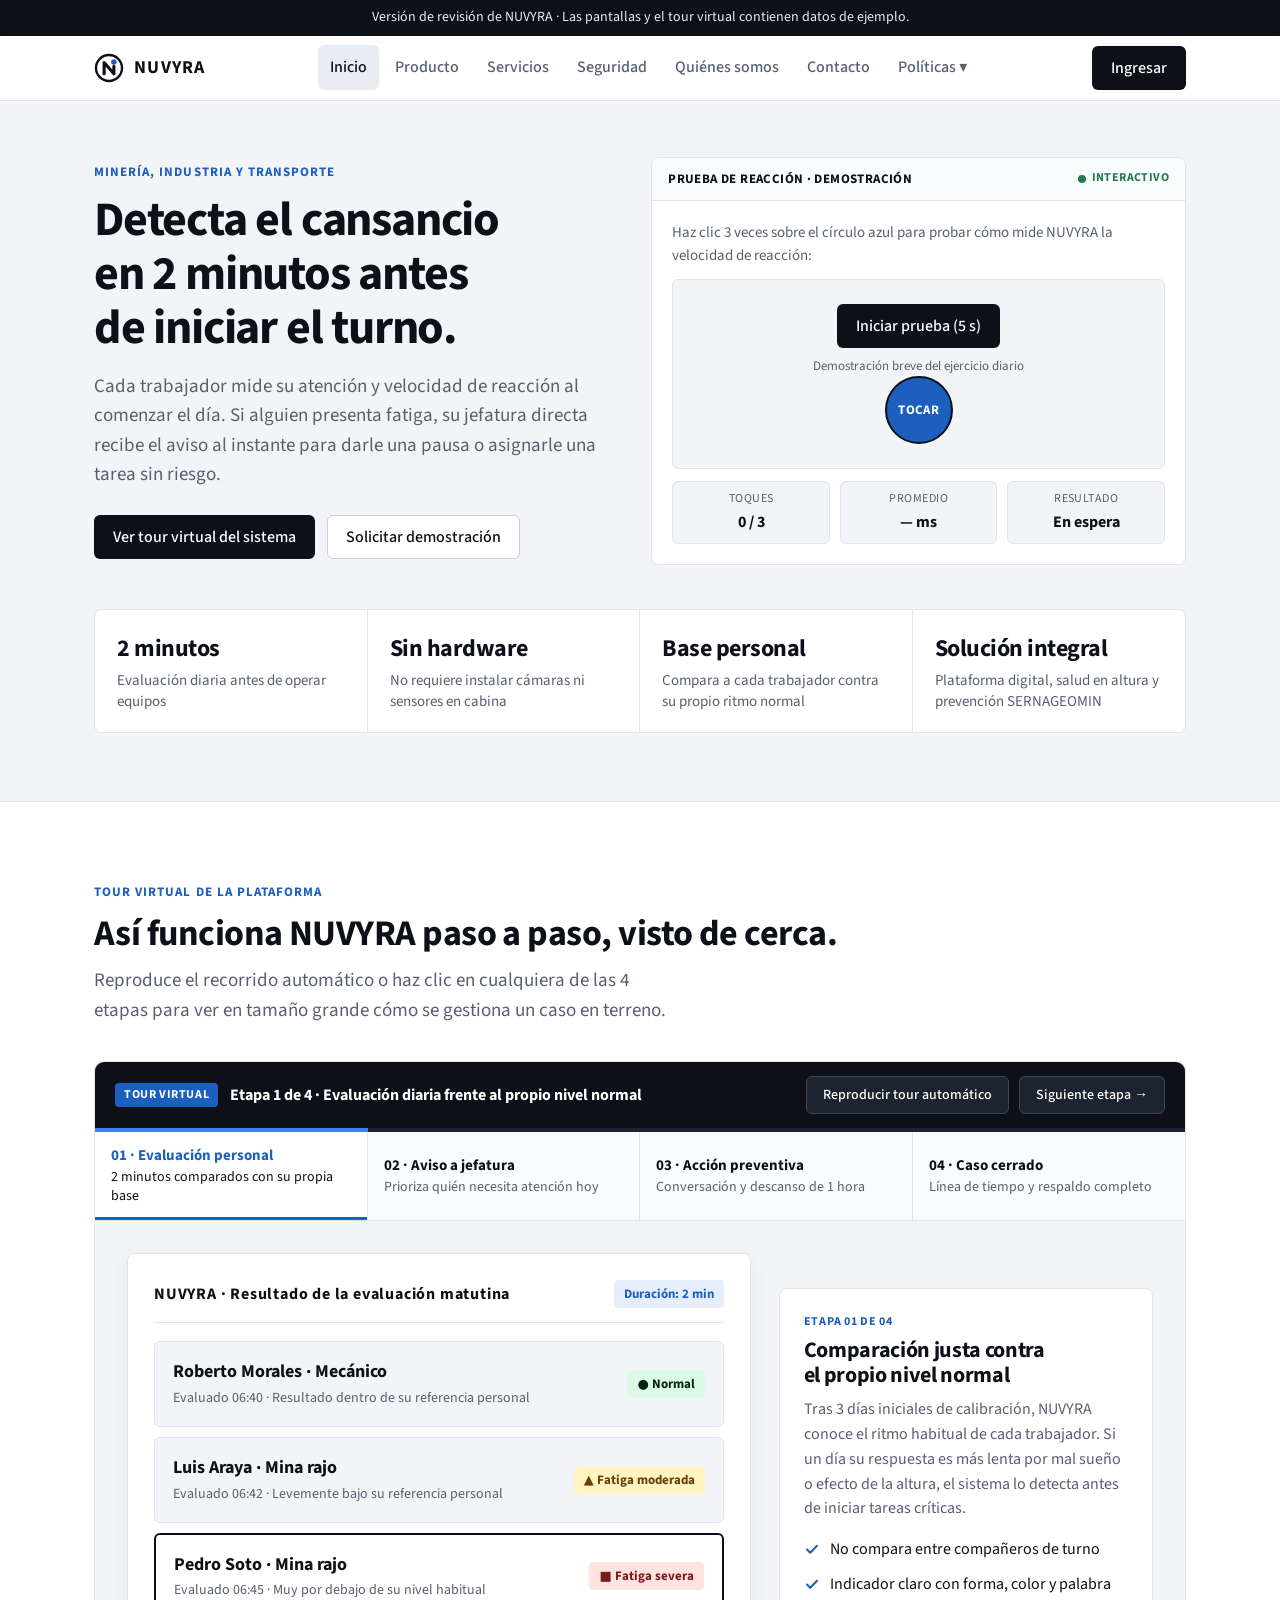
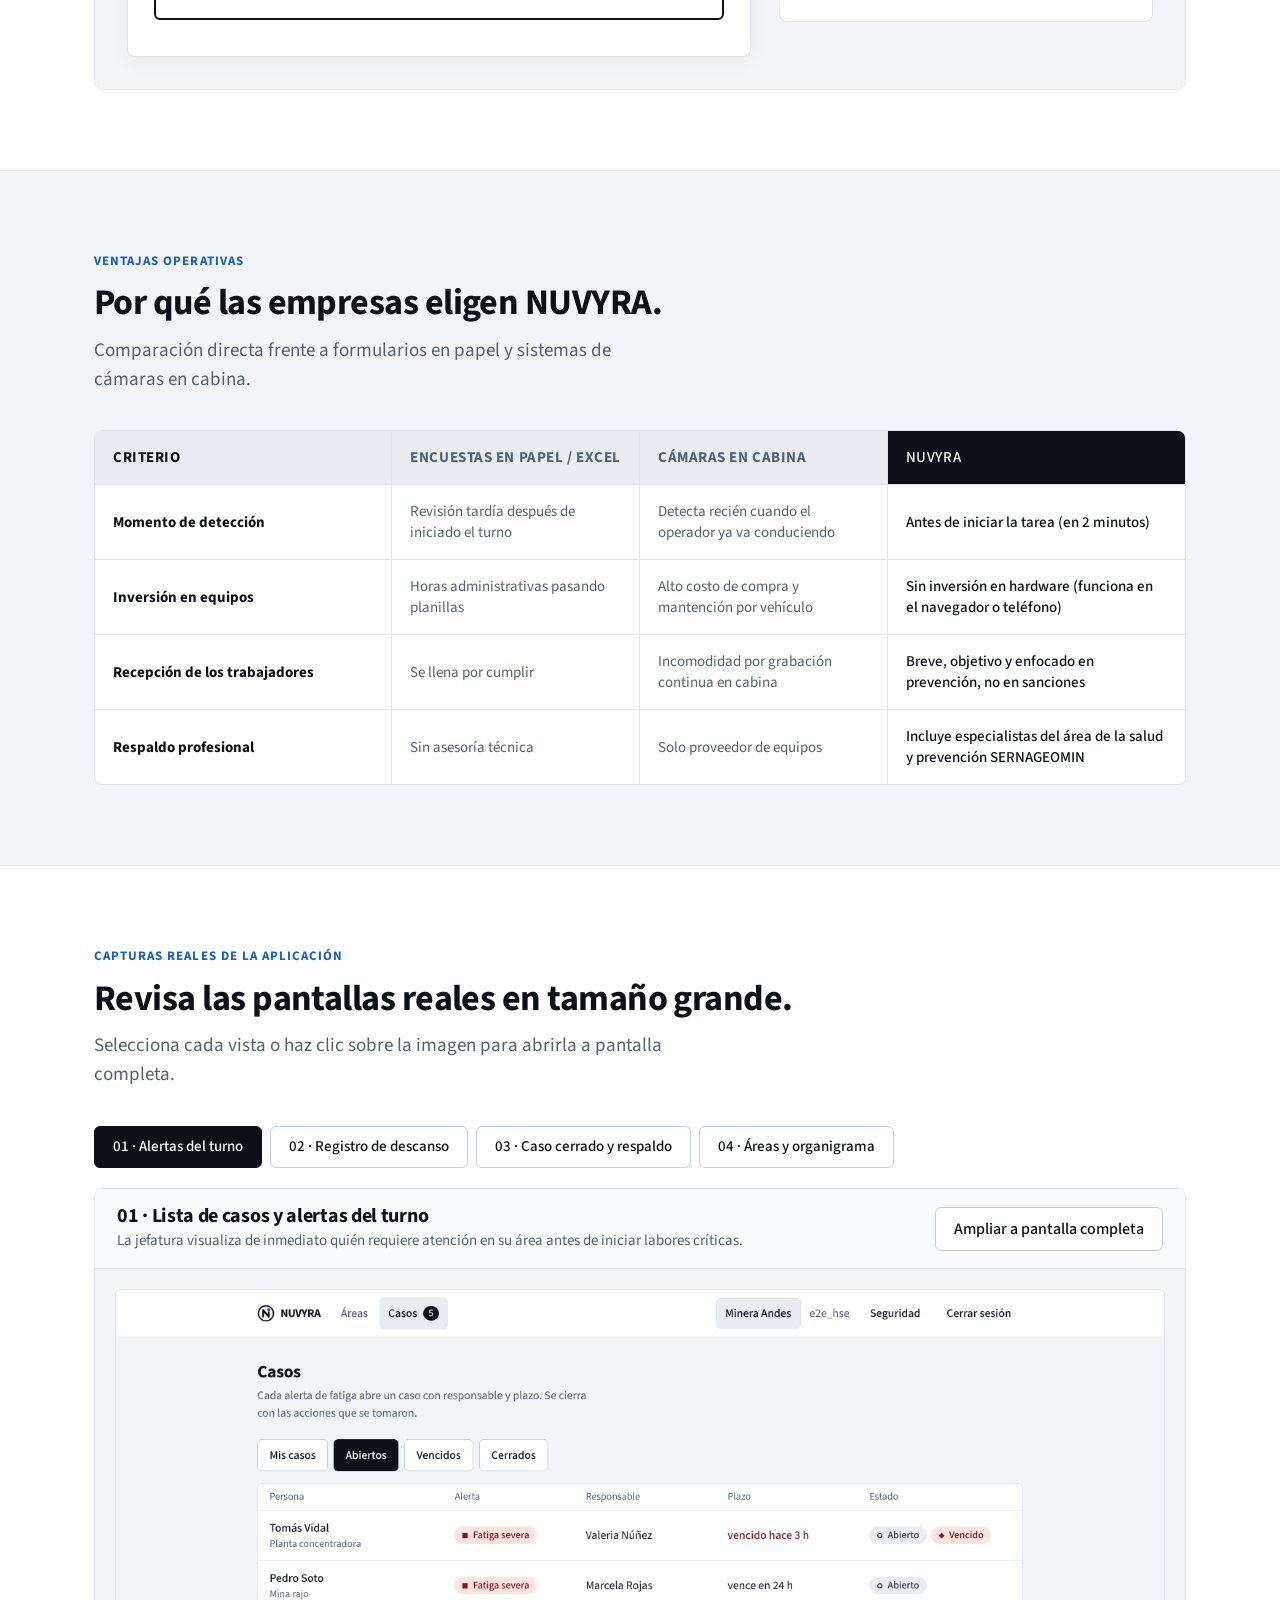
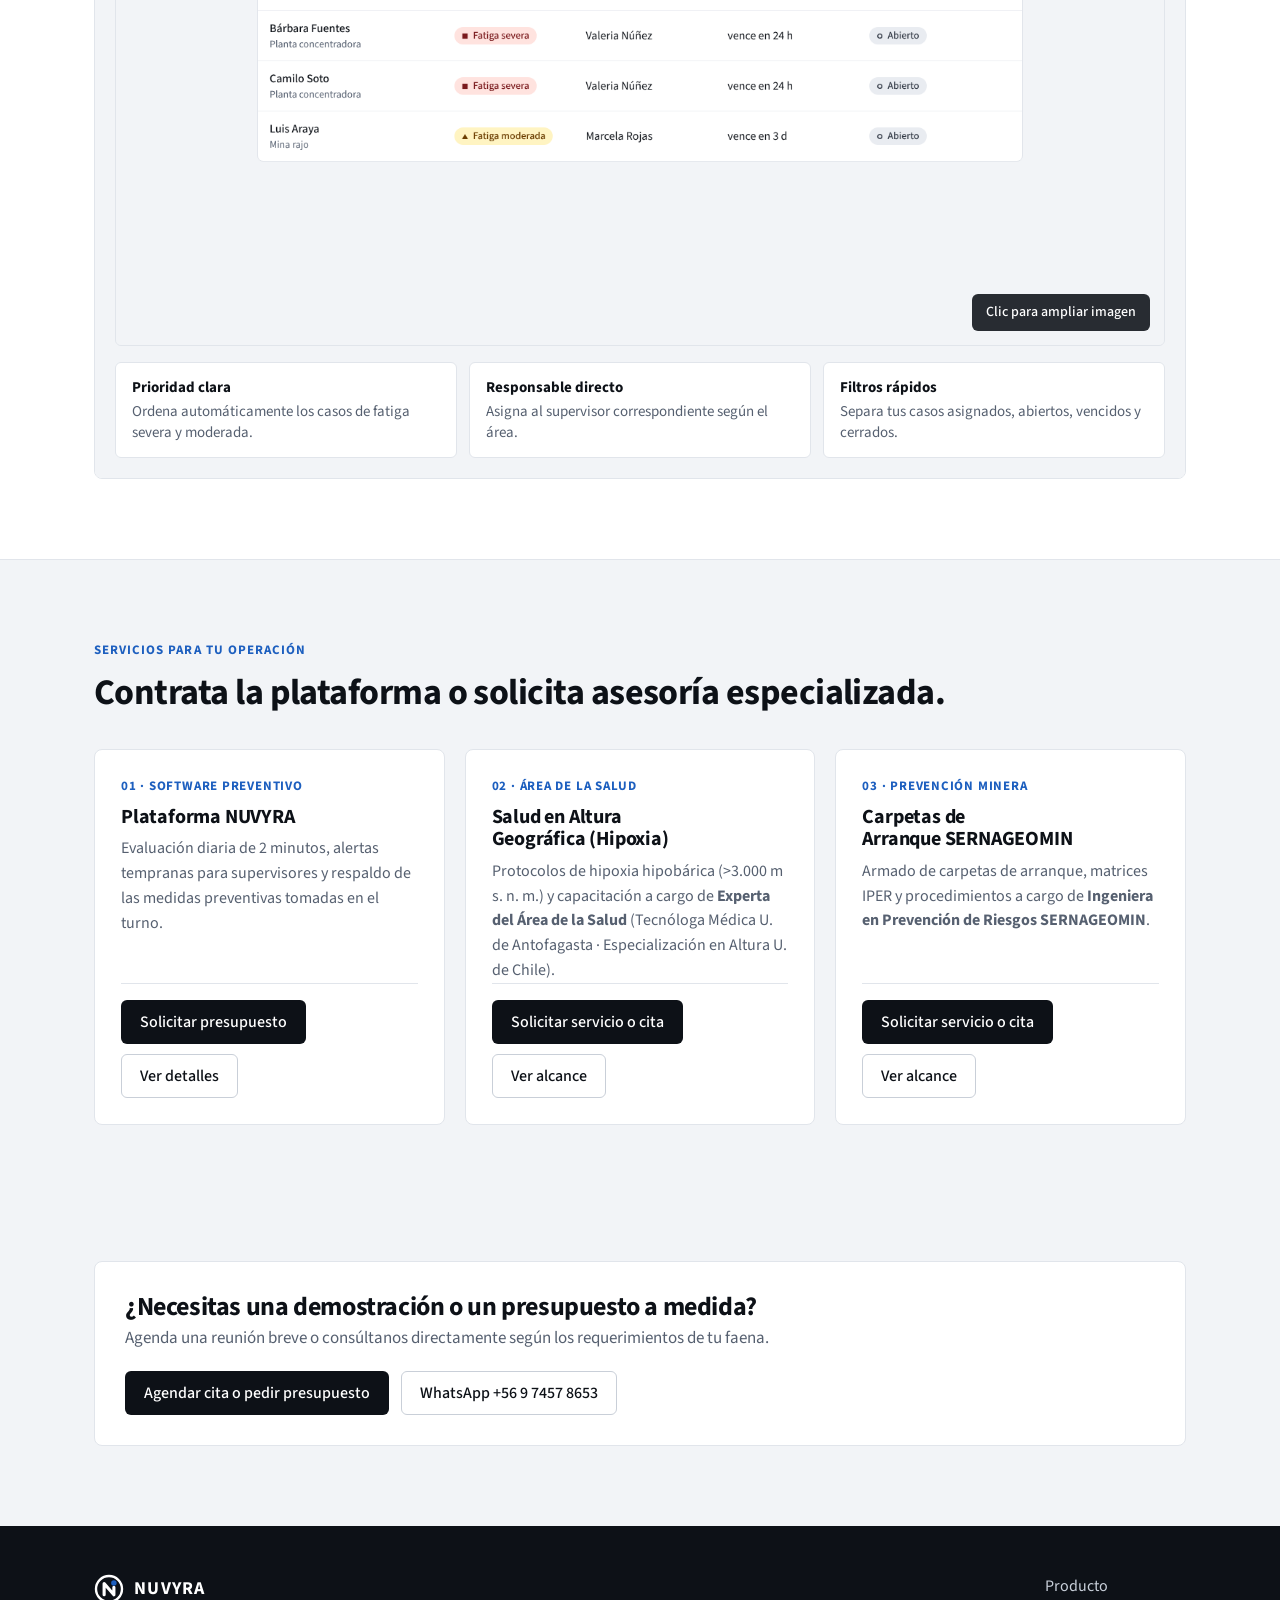
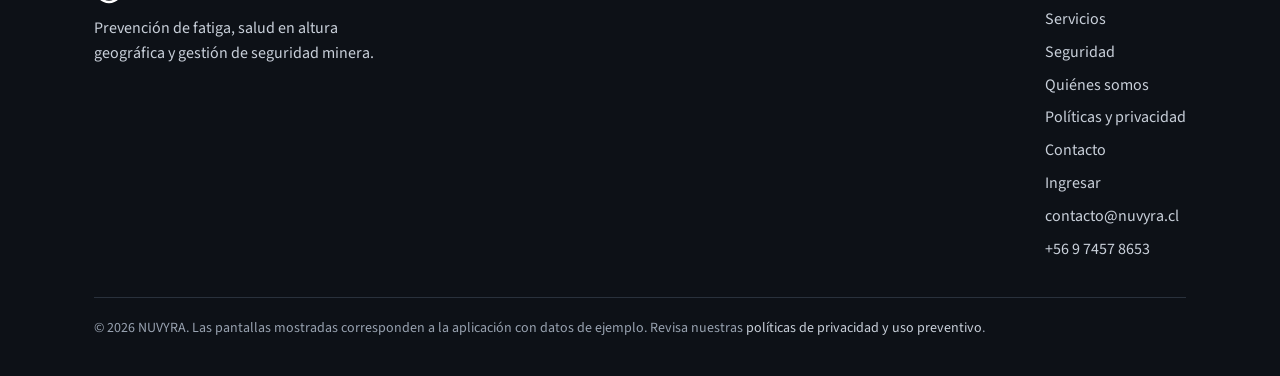
==== commit b9b49245: "Elimina dibujo de celular, agrega Tour Virtual de cerca, protege nombres de especialistas y crea men" ====
--- a/live/index.html
+++ b/live/index.html
@@ -5,12 +5,12 @@
 <meta name="robots" content="noindex, nofollow">
 <meta name="viewport" content="width=device-width, initial-scale=1">
 <title>NUVYRA · Prevención de fatiga y gestión operacional</title>
-<meta name="description" content="Con NUVYRA cada trabajador mide sus reflejos en 2 minutos desde el celular antes del turno. Sin cámaras en cabina y con respaldo para empresas mandantes.">
+<meta name="description" content="Con NUVYRA cada trabajador mide su atención y velocidad de reacción en 2 minutos antes del turno. Sin cámaras en cabina y con respaldo para empresas mandantes.">
 <link rel="icon" type="image/svg+xml" href="favicon.svg">
 <link rel="stylesheet" href="estilos.css">
 </head>
 <body>
-<div class="preview-bar" role="note">Versión de revisión de NUVYRA · Las pantallas y el simulador contienen datos de ejemplo.</div>
+<div class="preview-bar" role="note">Versión de revisión de NUVYRA · Las pantallas y el tour virtual contienen datos de ejemplo.</div>
 <a class="skip" href="#contenido">Saltar al contenido</a>
 <svg width="0" height="0" style="position:absolute" aria-hidden="true">
   <symbol id="mark" viewBox="0 0 24 24">
@@ -23,9 +23,25 @@
 <header class="top">
   <div class="wrap">
     <a class="brand" href="index.html" aria-label="NUVYRA, inicio"><svg width="30" height="30"><use href="#mark"/></svg><span>NUVYRA</span></a>
-    <nav class="main" aria-label="Principal"><a href="index.html" aria-current="page">Inicio</a><a href="producto.html">Producto</a><a href="servicios.html">Servicios</a><a href="seguridad.html">Seguridad</a><a href="nosotros.html">Quiénes somos</a><a href="contacto.html">Contacto</a></nav>
+    <nav class="main" aria-label="Principal">
+      <a href="index.html" aria-current="page">Inicio</a>
+      <a href="producto.html">Producto</a>
+      <a href="servicios.html">Servicios</a>
+      <a href="seguridad.html">Seguridad</a>
+      <a href="nosotros.html">Quiénes somos</a>
+      <a href="contacto.html">Contacto</a>
+      <details class="subnav">
+        <summary>Políticas ▾</summary>
+        <div class="subsheet">
+          <a href="politicas.html#privacidad">Política de privacidad</a>
+          <a href="politicas.html#datos">Protección de datos (Ley 19.628 / 21.719)</a>
+          <a href="politicas.html#uso-preventivo">Uso preventivo y no punitivo</a>
+          <a href="politicas.html#terminos">Términos del servicio</a>
+        </div>
+      </details>
+    </nav>
     <div class="actions">
-      <details class="menu"><summary>Menú</summary><div class="sheet"><a href="index.html" aria-current="page">Inicio</a><a href="producto.html">Producto</a><a href="servicios.html">Servicios</a><a href="seguridad.html">Seguridad</a><a href="nosotros.html">Quiénes somos</a><a href="contacto.html">Contacto</a></div></details>
+      <details class="menu"><summary>Menú</summary><div class="sheet"><a href="index.html" aria-current="page">Inicio</a><a href="producto.html">Producto</a><a href="servicios.html">Servicios</a><a href="seguridad.html">Seguridad</a><a href="nosotros.html">Quiénes somos</a><a href="contacto.html">Contacto</a><a href="politicas.html">Políticas y privacidad</a></div></details>
       <a class="btn btn-primary" href="login.html">Ingresar</a>
     </div>
   </div>
@@ -38,14 +54,14 @@
       <div>
         <div class="eyebrow">Minería, industria y transporte</div>
         <h1>Detecta el cansancio en 2 minutos antes de iniciar el turno.</h1>
-        <p class="lead">Cada trabajador mide su atención y velocidad de reacción desde el celular al comenzar el día. Si alguien presenta fatiga, su supervisor recibe el aviso al instante para darle una pausa o asignarle una tarea sin riesgo.</p>
+        <p class="lead">Cada trabajador mide su atención y velocidad de reacción al comenzar el día. Si alguien presenta fatiga, su jefatura directa recibe el aviso al instante para darle una pausa o asignarle una tarea sin riesgo.</p>
         <div class="cta">
-          <a class="btn btn-primary" href="#simulador">Ver simulación en vivo</a>
-          <a class="btn btn-secondary" href="contacto.html">Solicitar demostración</a>
-        </div>
-      </div>
-
-      <!-- MÓDULO INTERACTIVO DE PRUEBA DE REFLEJOS (SOBRIO Y PROFESIONAL) -->
+          <a class="btn btn-primary" href="#tour-virtual">Ver tour virtual del sistema</a>
+          <a class="btn btn-secondary" href="contacto.html?servicio=Demo%20Plataforma%20NUVYRA">Solicitar demostración</a>
+        </div>
+      </div>
+
+      <!-- MÓDULO INTERACTIVO DE VELOCIDAD DE REACCIÓN -->
       <div>
         <div class="demo-card" aria-label="Módulo interactivo de prueba de velocidad de reacción">
           <div class="demo-top">
@@ -57,7 +73,7 @@
             <div id="reflex-box" class="reflex-arena">
               <div id="reflex-intro">
                 <button type="button" id="reflex-start" class="btn btn-primary">Iniciar prueba (5 s)</button>
-                <p style="font-size:13px;color:var(--muted);margin-top:8px">Simulación breve del ejercicio diario en el teléfono</p>
+                <p style="font-size:13px;color:var(--muted);margin-top:8px">Demostración breve del ejercicio diario</p>
               </div>
               <button type="button" id="reflex-dot" class="reflex-target" hidden>Tocar</button>
               <div id="reflex-done" hidden>
@@ -79,7 +95,7 @@
     <div class="kpi-strip" aria-label="Indicadores principales">
       <div class="kpi-card">
         <div class="kpi-val">2 minutos</div>
-        <div class="kpi-lbl">Evaluación diaria en el celular antes de operar</div>
+        <div class="kpi-lbl">Evaluación diaria antes de operar equipos</div>
       </div>
       <div class="kpi-card">
         <div class="kpi-val">Sin hardware</div>
@@ -90,8 +106,8 @@
         <div class="kpi-lbl">Compara a cada trabajador contra su propio ritmo normal</div>
       </div>
       <div class="kpi-card">
-        <div class="kpi-val">3 áreas</div>
-        <div class="kpi-lbl">Plataforma digital, medicina de altura y carpetas mineras</div>
+        <div class="kpi-val">Solución integral</div>
+        <div class="kpi-lbl">Plataforma digital, salud en altura y prevención SERNAGEOMIN</div>
       </div>
     </div>
   </div>
@@ -100,7 +116,7 @@
 (function(){
   var $ = function(id){ return document.getElementById(id); };
   var hits = 0, times = [], t0 = 0;
-  var pos = [{top:"22px",left:"28px"},{top:"96px",left:"64%"},{top:"38px",left:"40%"}];
+  var pos = [{top:"22px",left:"28px"},{top:"92px",left:"64%"},{top:"36px",left:"40%"}];
   function mover(){
     var dot = $("reflex-dot");
     var p = pos[hits % pos.length];
@@ -133,7 +149,7 @@
       $("reflex-done").hidden = false;
       $("st-status").textContent = "Normal";
       $("reflex-res-title").textContent = "Tiempo promedio: " + avg + " ms";
-      $("reflex-res-text").textContent = "En la aplicación real, este resultado se compara con la base personal del trabajador y notifica al supervisor si requiere atención.";
+      $("reflex-res-text").textContent = "En la aplicación, este resultado se compara con la base personal del trabajador y avisa a su jefatura si requiere atención.";
     }
   });
   $("reflex-retry").addEventListener("click", function(){
@@ -142,88 +158,61 @@
 })();
 </script>
 
-<!-- SIMULADOR INTERACTIVO + RECORRIDO AUTOMÁTICO -->
-<section class="white" id="simulador" aria-labelledby="sim-t">
+<!-- TOUR VIRTUAL INTERACTIVO EN PRIMER PLANO (SIN EL CELULAR PEQUEÑO, MUY LEGIBLE DE CERCA) -->
+<section class="white" id="tour-virtual" aria-labelledby="tour-t">
   <div class="wrap">
     <div class="head">
-      <div class="eyebrow">Simulación operativa</div>
-      <h2 id="sim-t">Del teléfono del trabajador al panel del supervisor.</h2>
-      <p class="lead">Reproduce el recorrido automático de 4 pasos o selecciona manualmente cada estado para ver cómo actúa el sistema.</p>
-    </div>
-
-    <div class="vid-box">
-      <div class="vid-head">
-        <div>
-          <strong style="font-size:17px;display:block">Recorrido guiado del flujo preventivo</strong>
-          <span style="font-size:14px;color:var(--muted)" id="vid-caption">Paso 1 de 4: El trabajador realiza su evaluación matutina y obtiene un resultado dentro de su rango normal.</span>
-        </div>
-        <button type="button" id="vid-btn" class="btn btn-primary">Reproducir recorrido automático</button>
-      </div>
-      <div class="vid-bar" aria-hidden="true"><div id="vid-fill" class="vid-fill"></div></div>
-      <div class="vid-Scenes" role="group" aria-label="Etapas de la simulación">
-        <button type="button" class="vid-scene active" data-escena="0"><b>01 · Estado normal</b>Resultado dentro del rango habitual. Inicia turno.</button>
-        <button type="button" class="vid-scene" data-escena="1"><b>02 · Cansancio moderado</b>Aviso preventivo al supervisor para conversar en terreno.</button>
-        <button type="button" class="vid-scene" data-escena="2"><b>03 · Cansancio severo</b>Pausa preventiva antes de operar maquinaria crítica.</button>
-        <button type="button" class="vid-scene" data-escena="3"><b>04 · Medida aplicada</b>Se asigna 1 hora de descanso y queda respaldado.</button>
-      </div>
-    </div>
-
-    <div class="sim-guide">
-      <div style="font-size:15px;font-weight:500;color:var(--muted)">Selección manual de estado:</div>
-      <div class="sim-pick" role="group" aria-label="Elige un resultado de ejemplo">
-        <button type="button" class="sim-btn" data-nivel="verde" aria-pressed="true">● Normal</button>
-        <button type="button" class="sim-btn" data-nivel="amarillo" aria-pressed="false">▲ Cansancio moderado</button>
-        <button type="button" class="sim-btn" data-nivel="rojo" aria-pressed="false">■ Cansancio severo</button>
-      </div>
-    </div>
-
-    <div class="sim-grid">
-      <div class="sim-col">
-        <div class="sim-label"><span>Teléfono de Carlos S.</span><span class="role-tag">Operador</span></div>
-        <div class="phone" aria-hidden="false">
-          <div class="phone-top"><span>06:45</span><span>NUVYRA</span></div>
-          <div class="phone-body">
-            <div class="phone-hi">Hola, Carlos</div>
-            <div class="phone-sub">Resultado de tu evaluación diaria:</div>
-            <div id="sim-persona" class="sim-state s-verde" aria-live="polite">
-              <strong id="sim-p-titulo"></strong>
-              <p id="sim-p-texto"></p>
-            </div>
-            <p id="sim-boton-nota" class="phone-note" hidden></p>
-            <button type="button" id="sim-boton" class="phone-btn">Comenzar turno</button>
-          </div>
-        </div>
-      </div>
-
-      <div class="sim-col">
-        <div class="sim-label"><span>Panel de Marcela R.</span><span class="role-tag">Jefatura directa</span></div>
-        <div class="panel">
-          <div id="sim-banner" class="banner" hidden role="status" aria-live="assertive"></div>
-          <ul class="crew" aria-label="Equipo del turno">
-            <li><span class="dot d-verde" aria-hidden="true"></span><span class="who">Roberto M.<small>06:40 · En rango normal</small></span><span class="pill p-verde">Normal</span></li>
-            <li><span class="dot d-verde" aria-hidden="true"></span><span class="who">Diego P.<small>06:42 · En rango normal</small></span><span class="pill p-verde">Normal</span></li>
-            <li id="sim-fila"><span id="sim-dot" class="dot d-verde" aria-hidden="true"></span><span class="who">Carlos S.<small id="sim-sub-carlos">06:45 · En rango normal</small></span><span id="sim-pill" class="pill p-verde">Normal</span></li>
+      <div class="eyebrow">Tour virtual de la plataforma</div>
+      <h2 id="tour-t">Así funciona NUVYRA paso a paso, visto de cerca.</h2>
+      <p class="lead">Reproduce el recorrido automático o haz clic en cualquiera de las 4 etapas para ver en tamaño grande cómo se gestiona un caso en terreno.</p>
+    </div>
+
+    <div class="tour-player" role="region" aria-label="Reproductor de tour virtual de NUVYRA">
+      <div class="tour-top">
+        <div class="tour-top-left">
+          <span class="tour-badge">Tour Virtual</span>
+          <span class="tour-top-title" id="tour-top-label">Etapa 1 de 4 · Evaluación diaria frente al propio nivel normal</span>
+        </div>
+        <div class="tour-controls">
+          <button type="button" id="tour-play" class="tour-play-btn">Reproducir tour automático</button>
+          <button type="button" id="tour-next" class="tour-play-btn">Siguiente etapa →</button>
+        </div>
+      </div>
+      <div class="tour-progress" aria-hidden="true"><div id="tour-bar" class="tour-progress-fill"></div></div>
+
+      <div class="tour-steps-bar" role="tablist">
+        <button type="button" class="tour-step-btn active" role="tab" aria-selected="true" data-step="0">
+          <strong>01 · Evaluación personal</strong>
+          2 minutos comparados con su propia base
+        </button>
+        <button type="button" class="tour-step-btn" role="tab" aria-selected="false" data-step="1">
+          <strong>02 · Aviso a jefatura</strong>
+          Prioriza quién necesita atención hoy
+        </button>
+        <button type="button" class="tour-step-btn" role="tab" aria-selected="false" data-step="2">
+          <strong>03 · Acción preventiva</strong>
+          Conversación y descanso de 1 hora
+        </button>
+        <button type="button" class="tour-step-btn" role="tab" aria-selected="false" data-step="3">
+          <strong>04 · Caso cerrado</strong>
+          Línea de tiempo y respaldo completo
+        </button>
+      </div>
+
+      <!-- ESCENARIO DE GRAN TAMAÑO (VISTA AMPLIADA DE CADA ETAPA) -->
+      <div class="tour-stage">
+        <div class="tour-canvas" id="tour-canvas" aria-live="polite">
+          <!-- El contenido ampliado se inyecta dinámicamente según la etapa -->
+        </div>
+
+        <div class="tour-explain">
+          <span class="step-num" id="exp-num">Etapa 01 de 04</span>
+          <h3 id="exp-title">Comparación justa contra el propio nivel normal</h3>
+          <p id="exp-desc">Tras 3 días iniciales de calibración, NUVYRA conoce el ritmo habitual de cada trabajador. Si un día su respuesta es más lenta por mal sueño o efecto de la altura, el sistema lo detecta antes de iniciar tareas críticas.</p>
+          <ul class="ticks" id="exp-ticks">
+            <li><svg width="16" height="16"><use href="#tick"/></svg><span>No compara entre compañeros de turno</span></li>
+            <li><svg width="16" height="16"><use href="#tick"/></svg><span>Indicador claro con forma, color y palabra</span></li>
           </ul>
-          <ol id="sim-pasos" class="pasos" hidden>
-            <li id="paso-1">1. Aviso recibido</li>
-            <li id="paso-2">2. Conversación</li>
-            <li id="paso-3">3. Medida registrada</li>
-          </ol>
-          <div id="sim-accion" class="sim-accion" hidden>
-            <p id="sim-s-texto" class="sim-hint" style="margin-bottom:10px"></p>
-            <button type="button" id="sim-visita" class="btn btn-secondary">Registrar conversación con Carlos</button>
-            <div id="sim-sel-wrap" hidden>
-              <label for="sim-sel">Medida preventiva acordada:</label>
-              <select id="sim-sel" class="fld">
-                <option value="">Seleccionar medida...</option>
-                <option>Descanso de 1 hora y reevaluación antes de operar</option>
-                <option>Asignación temporal a tarea sin conducción de equipo</option>
-                <option>Evaluación preventiva en policlínico de faena</option>
-              </select>
-            </div>
-            <p id="sim-ok" class="sim-ok" hidden></p>
-          </div>
-          <p id="sim-s-titulo" class="sim-hint" style="margin-top:12px"></p>
         </div>
       </div>
     </div>
@@ -231,132 +220,111 @@
 </section>
 <script>
 (function(){
-  var N = {
-    verde: {
-      p:["En rango normal","Tu resultado de hoy está dentro de tu referencia habitual. Buen turno."],
-      s:["Equipo en rango normal. Sin alertas pendientes.",""],
-      sub:"06:45 · En rango normal",
-      btn:"Comenzar turno",
-      nota:"",
-      cls:"s-verde", pill:"Normal", pc:"p-verde", dc:"d-verde", acc:false, pause:false
+  var etapas = [
+    {
+      top:"Etapa 1 de 4 · Evaluación diaria frente al propio nivel normal",
+      num:"Etapa 01 de 04",
+      title:"Comparación justa contra el propio nivel normal",
+      desc:"Tras 3 días iniciales de calibración, NUVYRA conoce el ritmo habitual de cada trabajador. Si un día su respuesta es más lenta por mal sueño o efecto de la altura, el sistema lo detecta antes de iniciar tareas críticas.",
+      ticks:["No compara entre compañeros de turno","Indicador claro con forma, color y palabra"],
+      html:
+        '<div class="ui-window-head"><span class="ui-window-brand">NUVYRA · Resultado de la evaluación matutina</span><span class="ui-tag info">Duración: 2 min</span></div>' +
+        '<div class="ui-big-row"><div style="flex:1"><div class="ui-person">Roberto Morales · Mecánico</div><div class="ui-meta">Evaluado 06:40 · Resultado dentro de su referencia personal</div></div><span class="ui-tag ok">● Normal</span></div>' +
+        '<div class="ui-big-row"><div style="flex:1"><div class="ui-person">Luis Araya · Mina rajo</div><div class="ui-meta">Evaluado 06:42 · Levemente bajo su referencia personal</div></div><span class="ui-tag mid">▲ Fatiga moderada</span></div>' +
+        '<div class="ui-big-row highlight"><div style="flex:1"><div class="ui-person">Pedro Soto · Mina rajo</div><div class="ui-meta">Evaluado 06:45 · Muy por debajo de su nivel habitual</div></div><span class="ui-tag bad">■ Fatiga severa</span></div>'
     },
-    amarillo: {
-      p:["Cansancio moderado","Tu resultado estuvo por debajo de tu ritmo habitual. Tu jefatura conversará contigo para organizar la tarea."],
-      s:["Aviso preventivo: cansancio moderado","Conversa con Carlos para verificar cómo se encuentra y definir si requiere una pausa."],
-      sub:"06:45 · Requiere conversación en terreno",
-      btn:"A la espera de conversación",
-      nota:"Esta evaluación es preventiva y no constituye falta laboral.",
-      cls:"s-amarillo", pill:"Aviso", pc:"p-amarillo", dc:"d-amarillo", acc:true, pause:false
+    {
+      top:"Etapa 2 de 4 · Aviso inmediato a la jefatura directa",
+      num:"Etapa 02 de 04",
+      title:"La jefatura recibe el aviso con responsable y plazo",
+      desc:"Cuando Pedro Soto presenta fatiga severa, el sistema abre automáticamente un caso asignado a su jefatura directa (Marcela Rojas) según el organigrama de la empresa.",
+      ticks:["Asignación automática según el área y turno","Plazo claro para la primera atención en terreno"],
+      html:
+        '<div class="ui-window-head"><span class="ui-window-brand">NUVYRA · Casos abiertos del turno</span><span class="ui-tag bad">■ Atención prioritaria</span></div>' +
+        '<div class="ui-big-row highlight"><div style="flex:1"><div class="ui-person">Pedro Soto · Área Mina rajo</div><div class="ui-meta">Responsable asignado: <b>Marcela Rojas</b> (jefatura directa) · Primera atención: dentro de 1 hora</div></div><span class="ui-tag bad">■ Fatiga severa</span></div>' +
+        '<div class="ui-ActionBox"><h4>Acciones disponibles para la jefatura</h4><div style="display:flex;flex-wrap:wrap;gap:8px"><span class="btn btn-primary" style="min-height:38px;font-size:14px;pointer-events:none">Tomar caso</span><span class="btn btn-secondary" style="min-height:38px;font-size:14px;pointer-events:none">Registrar acción preventiva</span><span class="btn btn-secondary" style="min-height:38px;font-size:14px;pointer-events:none">Reasignar encargado</span></div></div>'
     },
-    rojo: {
-      p:["Cansancio severo","Por tu seguridad, aguarda antes de iniciar labores de riesgo. Tu jefatura ya fue notificada."],
-      s:["Alerta prioritaria: cansancio severo","Acércate antes de que inicie tareas críticas para asignarle una pausa de recuperación o ajustar su labor."],
-      sub:"06:45 · Requiere medida preventiva",
-      btn:"Pausa preventiva activa",
-      nota:"Pausa preventiva para evitar incidentes en la operación de equipos.",
-      cls:"s-rojo", pill:"Alerta", pc:"p-rojo", dc:"d-rojo", acc:true, pause:true
+    {
+      top:"Etapa 3 de 4 · Conversación en terreno y medida preventiva",
+      num:"Etapa 03 de 04",
+      title:"Se registra la conversación y el descanso preventivo",
+      desc:"Marcela conversa con Pedro en terreno y acuerdan una pausa de recuperación de una hora antes de operar. La plataforma solicita dejar registrada esta acción antes de permitir el cierre.",
+      ticks:["Enfoque 100% preventivo, nunca sancionatorio","Registro rápido de la medida acordada en terreno"],
+      html:
+        '<div class="ui-window-head"><span class="ui-window-brand">NUVYRA · Registro de medida preventiva</span><span class="ui-tag info">En atención</span></div>' +
+        '<div class="ui-big-row"><div style="flex:1"><div class="ui-person">Tipo de acción: Contacto con la persona</div><div class="ui-meta">Detalle registrado: <b>«Conversación con la persona y descanso de una hora»</b></div></div><span class="ui-tag ok">Acción registrada</span></div>' +
+        '<div class="ui-ActionBox"><h4>Nota de cierre verificada</h4><p style="font-size:15px;color:var(--ink);background:#fff;padding:10px 12px;border:1px solid var(--line);border-radius:4px">«Volvió a su nivel normal en la medición siguiente»</p></div>'
+    },
+    {
+      top:"Etapa 4 de 4 · Caso cerrado con línea de tiempo verificable",
+      num:"Etapa 04 de 04",
+      title:"Respaldo completo para el trabajador y la empresa",
+      desc:"Una vez que Pedro retoma su nivel normal, el caso queda cerrado. Toda la secuencia queda guardada con fecha, hora y encargado, lista para demostrar cumplimiento preventivo ante empresas mandantes.",
+      ticks:["Línea de tiempo protegida contra alteraciones","Demuestra gestión preventiva real en faena"],
+      html:
+        '<div class="ui-window-head"><span class="ui-window-brand">NUVYRA · Caso cerrado con respaldo</span><span class="ui-tag ok">● Cerrado</span></div>' +
+        '<ul class="ui-timeline">' +
+          '<li><b>Caso abierto · Alerta de fatiga severa</b><small>Hoy 06:45 · Detectado en evaluación matutina</small></li>' +
+          '<li><b>Responsable asignado automáticamente</b><small>Hoy 06:45 · Marcela Rojas (jefatura directa, Mina rajo)</small></li>' +
+          '<li><b>Acción preventiva registrada: Contacto con la persona</b><small>Hoy 07:00 · Conversación con la persona y descanso de una hora</small></li>' +
+          '<li><b>Caso cerrado tras recuperación</b><small>Hoy 08:05 · Volvió a su nivel normal en la medición siguiente</small></li>' +
+        '</ul>'
     }
-  };
+  ];
+
+  var cur = 0, timer = null;
+  var btns = document.querySelectorAll(".tour-step-btn");
   var $ = function(id){ return document.getElementById(id); };
-  var btns = document.querySelectorAll(".sim-btn"), cur = "verde";
-  var scenes = document.querySelectorAll(".vid-scene"), timer = null;
-
-  function setPaso(n){ for (var i=1;i<=3;i++){ $("paso-"+i).className = i<=n ? "hecho" : ""; } }
-  function pintar(k){
-    cur = k; var n = N[k];
-    $("sim-persona").className = "sim-state " + n.cls;
-    $("sim-p-titulo").textContent = n.p[0]; $("sim-p-texto").textContent = n.p[1];
-    $("sim-pill").textContent = n.pill; $("sim-pill").className = "pill " + n.pc; $("sim-dot").className = "dot " + n.dc;
-    $("sim-sub-carlos").textContent = n.sub;
-    $("sim-fila").className = n.acc ? "fila-alerta" : "";
-    var b = $("sim-boton");
-    b.textContent = n.btn;
-    b.className = n.pause ? "phone-btn pause-mode" : "phone-btn";
-    var nota = $("sim-boton-nota");
-    if (n.nota) { nota.hidden = false; nota.textContent = n.nota; } else { nota.hidden = true; }
-    var banner = $("sim-banner");
-    if (n.acc) { banner.hidden = false; banner.className = "banner b-" + k; banner.textContent = n.s[0]; } else { banner.hidden = true; }
-    $("sim-s-titulo").textContent = n.acc ? "" : n.s[0];
-    $("sim-s-texto").textContent = n.s[1];
-    $("sim-accion").hidden = !n.acc; $("sim-pasos").hidden = !n.acc;
-    $("sim-visita").hidden = false; $("sim-sel-wrap").hidden = true; $("sim-sel").value = ""; $("sim-ok").hidden = true;
-    setPaso(n.acc ? 1 : 0);
-    btns.forEach(function(x){ x.setAttribute("aria-pressed", x.getAttribute("data-nivel") === k ? "true" : "false"); });
+
+  function renderStep(idx){
+    cur = idx;
+    var e = etapas[idx];
+    btns.forEach(function(b, i){
+      b.className = i === idx ? "tour-step-btn active" : "tour-step-btn";
+      b.setAttribute("aria-selected", i === idx ? "true" : "false");
+    });
+    $("tour-bar").style.width = ((idx + 1) * 25) + "%";
+    $("tour-top-label").textContent = e.top;
+    $("exp-num").textContent = e.num;
+    $("exp-title").textContent = e.title;
+    $("exp-desc").textContent = e.desc;
+    $("tour-canvas").innerHTML = e.html;
+    $("exp-ticks").innerHTML = e.ticks.map(function(t){
+      return '<li><svg width="16" height="16"><use href="#tick"/></svg><span>' + t + '</span></li>';
+    }).join("");
   }
 
-  function activarEscena(idx){
-    scenes.forEach(function(s, i){ s.className = i === idx ? "vid-scene active" : "vid-scene"; });
-    $("vid-fill").style.width = ((idx + 1) * 25) + "%";
-    if (idx === 0) {
-      pintar("verde");
-      $("vid-caption").textContent = "Paso 1 de 4: El trabajador realiza su evaluación en 2 minutos y obtiene un resultado dentro de su rango normal.";
-    } else if (idx === 1) {
-      pintar("amarillo");
-      $("vid-caption").textContent = "Paso 2 de 4: Si presenta cansancio moderado, el sistema avisa a su jefatura directa para conversar en terreno.";
-    } else if (idx === 2) {
-      pintar("rojo");
-      $("vid-caption").textContent = "Paso 3 de 4: Ante cansancio severo, se activa una pausa preventiva antes de operar maquinaria.";
-    } else if (idx === 3) {
-      pintar("rojo");
-      $("sim-visita").hidden = true;
-      $("sim-sel-wrap").hidden = false;
-      $("sim-sel").value = "Descanso de 1 hora y reevaluación antes de operar";
-      setPaso(3);
-      $("sim-ok").textContent = "Medida registrada: Descanso de 1 hora y reevaluación antes de operar.";
-      $("sim-ok").hidden = false;
-      $("sim-pill").textContent = "Atendido";
-      $("sim-pill").className = "pill p-seg";
-      $("sim-sub-carlos").textContent = "Descanso de 1 hora asignado";
-      $("vid-caption").textContent = "Paso 4 de 4: La jefatura registra el descanso de 1 hora y la gestión queda respaldada con fecha y hora.";
-    }
-  }
-
-  scenes.forEach(function(s, i){
-    s.addEventListener("click", function(){
-      if (timer) { clearInterval(timer); timer = null; $("vid-btn").textContent = "Reproducir recorrido automático"; }
-      activarEscena(i);
+  btns.forEach(function(b, i){
+    b.addEventListener("click", function(){
+      if (timer) { clearInterval(timer); timer = null; $("tour-play").textContent = "Reproducir tour automático"; }
+      renderStep(i);
     });
   });
 
-  $("vid-btn").addEventListener("click", function(){
+  $("tour-next").addEventListener("click", function(){
+    if (timer) { clearInterval(timer); timer = null; $("tour-play").textContent = "Reproducir tour automático"; }
+    renderStep((cur + 1) % etapas.length);
+  });
+
+  $("tour-play").addEventListener("click", function(){
     if (timer) {
       clearInterval(timer); timer = null;
-      $("vid-btn").textContent = "Reproducir recorrido automático";
+      $("tour-play").textContent = "Reproducir tour automático";
       return;
     }
-    var step = 0;
-    $("vid-btn").textContent = "Pausar recorrido";
-    activarEscena(0);
+    $("tour-play").textContent = "Pausar tour";
+    renderStep(0);
     timer = setInterval(function(){
-      step++;
-      if (step <= 3) {
-        activarEscena(step);
+      if (cur < 3) {
+        renderStep(cur + 1);
       } else {
         clearInterval(timer); timer = null;
-        $("vid-btn").textContent = "Repetir recorrido automático";
+        $("tour-play").textContent = "Repetir tour automático";
       }
-    }, 3400);
-  });
-
-  btns.forEach(function(x){
-    x.addEventListener("click", function(){
-      if (timer) { clearInterval(timer); timer = null; $("vid-btn").textContent = "Reproducir recorrido automático"; }
-      pintar(x.getAttribute("data-nivel"));
-    });
-  });
-  $("sim-visita").addEventListener("click", function(){ $("sim-visita").hidden = true; $("sim-sel-wrap").hidden = false; setPaso(2); });
-  $("sim-sel").addEventListener("change", function(){
-    var s = $("sim-sel");
-    if (s.value) {
-      setPaso(3);
-      $("sim-ok").textContent = "Medida registrada: " + s.value + ".";
-      $("sim-ok").hidden = false;
-      $("sim-pill").textContent = "Atendido";
-      $("sim-pill").className = "pill p-seg";
-      $("sim-sub-carlos").textContent = "Medida preventiva aplicada";
-    }
-  });
-  pintar("verde");
+    }, 3800);
+  });
+
+  renderStep(0);
 })();
 </script>
 
@@ -366,7 +334,7 @@
     <div class="head">
       <div class="eyebrow">Ventajas operativas</div>
       <h2>Por qué las empresas eligen NUVYRA.</h2>
-      <p class="lead">Comparación directa frente a formularios manuales y sistemas de cámaras en cabina.</p>
+      <p class="lead">Comparación directa frente a formularios en papel y sistemas de cámaras en cabina.</p>
     </div>
 
     <div class="vs-table" role="region" aria-label="Comparativa de alternativas">
@@ -379,149 +347,189 @@
       <div class="vs-row">
         <div class="vs-cell feat">Momento de detección</div>
         <div class="vs-cell hide-sm">Revisión tardía después de iniciado el turno</div>
-        <div class="vs-cell hide-sm">Detecta recién cuando el operador ya está conduciendo</div>
+        <div class="vs-cell hide-sm">Detecta recién cuando el operador ya va conduciendo</div>
         <div class="vs-cell win">Antes de iniciar la tarea (en 2 minutos)</div>
       </div>
       <div class="vs-row">
         <div class="vs-cell feat">Inversión en equipos</div>
-        <div class="vs-cell hide-sm">Tiempo administrativo pasando planillas</div>
+        <div class="vs-cell hide-sm">Horas administrativas pasando planillas</div>
         <div class="vs-cell hide-sm">Alto costo de compra y mantención por vehículo</div>
-        <div class="vs-cell win">Sin inversión en hardware (funciona en el celular)</div>
+        <div class="vs-cell win">Sin inversión en hardware (funciona en el navegador o teléfono)</div>
       </div>
       <div class="vs-row">
-        <div class="vs-cell feat">Aceptación del equipo</div>
-        <div class="vs-cell hide-sm">Respuestas subjetivas por cumplir</div>
-        <div class="vs-cell hide-sm">Sensación de grabación continua en cabina</div>
-        <div class="vs-cell win">Objetivo, breve y enfocado en prevención, no en sanción</div>
+        <div class="vs-cell feat">Recepción de los trabajadores</div>
+        <div class="vs-cell hide-sm">Se llena por cumplir</div>
+        <div class="vs-cell hide-sm">Incomodidad por grabación continua en cabina</div>
+        <div class="vs-cell win">Breve, objetivo y enfocado en prevención, no en sanciones</div>
       </div>
       <div class="vs-row">
-        <div class="vs-cell feat">Acompañamiento técnico</div>
-        <div class="vs-cell hide-sm">Sin respaldo especializado</div>
-        <div class="vs-cell hide-sm">Solo proveedor tecnológico</div>
-        <div class="vs-cell win">Incluye especialistas en Medicina de Altura y SERNAGEOMIN</div>
+        <div class="vs-cell feat">Respaldo profesional</div>
+        <div class="vs-cell hide-sm">Sin asesoría técnica</div>
+        <div class="vs-cell hide-sm">Solo proveedor de equipos</div>
+        <div class="vs-cell win">Incluye especialistas del área de la salud y prevención SERNAGEOMIN</div>
       </div>
     </div>
   </div>
 </section>
 
-<!-- VISOR INTERACTIVO DE PANTALLAS REALES (TABS) -->
+<!-- GALERÍA DE PANTALLAS REALES A ANCHO COMPLETO CON LUPA / PANTALLA COMPLETA -->
 <section class="white" id="pantallas-reales">
   <div class="wrap">
     <div class="head">
-      <div class="eyebrow">Plataforma actual</div>
-      <h2>Recorre las pantallas reales de la aplicación.</h2>
-      <p class="lead">Selecciona cada vista para revisar cómo opera hoy el sistema.</p>
+      <div class="eyebrow">Capturas reales de la aplicación</div>
+      <h2>Revisa las pantallas reales en tamaño grande.</h2>
+      <p class="lead">Selecciona cada vista o haz clic sobre la imagen para abrirla a pantalla completa.</p>
     </div>
 
     <div class="shot-tabs" role="tablist" aria-label="Vistas de la aplicación">
       <button type="button" class="shot-tab" role="tab" aria-selected="true" data-shot="0">01 · Alertas del turno</button>
       <button type="button" class="shot-tab" role="tab" aria-selected="false" data-shot="1">02 · Registro de descanso</button>
       <button type="button" class="shot-tab" role="tab" aria-selected="false" data-shot="2">03 · Caso cerrado y respaldo</button>
-      <button type="button" class="shot-tab" role="tab" aria-selected="false" data-shot="3">04 · Áreas y equipos</button>
-    </div>
-
-    <div class="feature" style="margin-bottom:0">
-      <div class="text">
-        <span class="badge now" style="margin-bottom:12px">Operativo hoy</span>
-        <h3 id="shot-title">Avisos ordenados por prioridad</h3>
-        <p id="shot-desc">La jefatura visualiza de inmediato quién requiere atención en su área antes de iniciar labores críticas.</p>
-        <ul class="ticks" id="shot-list">
-          <li><svg width="16" height="16"><use href="#tick"/></svg><span>Prioriza automáticamente los casos de fatiga severa y moderada</span></li>
-          <li><svg width="16" height="16"><use href="#tick"/></svg><span>Asigna al responsable directo según el organigrama</span></li>
-          <li><svg width="16" height="16"><use href="#tick"/></svg><span>Accesible desde computador y teléfono móvil</span></li>
-        </ul>
-        <div style="margin-top:22px">
-          <a class="btn btn-secondary" href="producto.html">Ver detalle del producto →</a>
-        </div>
-      </div>
-      <figure style="margin:0">
-        <div class="frame">
-          <div class="bar" aria-hidden="true">
-            <div class="bar-dots"><i></i><i></i><i></i></div>
-            <span class="bar-title" id="shot-bar">NUVYRA · Lista de casos</span>
-          </div>
+      <button type="button" class="shot-tab" role="tab" aria-selected="false" data-shot="3">04 · Áreas y organigrama</button>
+    </div>
+
+    <div class="zoom-showcase">
+      <div class="zoom-head">
+        <div>
+          <h3 id="shot-title">01 · Lista de casos y alertas del turno</h3>
+          <p id="shot-desc">La jefatura visualiza de inmediato quién requiere atención en su área antes de iniciar labores críticas.</p>
+        </div>
+        <button type="button" id="shot-open-btn" class="btn btn-secondary">Ampliar a pantalla completa</button>
+      </div>
+      <div class="zoom-body">
+        <div class="zoom-img-wrap" id="shot-click-area" role="button" tabindex="0" aria-label="Ampliar imagen a pantalla completa">
           <img id="shot-img" src="img/app-casos-lista.png" width="1440" height="900" alt="Pantalla real de NUVYRA">
-        </div>
-      </figure>
+          <span class="zoom-btn-overlay">Clic para ampliar imagen</span>
+        </div>
+        <div class="callouts" id="shot-callouts">
+          <div class="callout"><b>Prioridad clara</b>Ordena automáticamente los casos de fatiga severa y moderada.</div>
+          <div class="callout"><b>Responsable directo</b>Asigna al supervisor correspondiente según el área.</div>
+          <div class="callout"><b>Filtros rápidos</b>Separa tus casos asignados, abiertos, vencidos y cerrados.</div>
+        </div>
+      </div>
     </div>
   </div>
 </section>
+
+<!-- LIGHTBOX PARA VER CAPTURAS DE CERCA -->
+<div id="lightbox" class="lightbox" hidden role="dialog" aria-modal="true" aria-label="Vista ampliada de pantalla">
+  <div class="lightbox-bar">
+    <strong id="lightbox-title">Vista ampliada</strong>
+    <button type="button" id="lightbox-close" class="lightbox-close">Cerrar vista ampliada (Esc)</button>
+  </div>
+  <div class="lightbox-img-box">
+    <img id="lightbox-img" src="img/app-casos-lista.png" alt="Captura ampliada de NUVYRA">
+  </div>
+</div>
+
 <script>
 (function(){
   var shots = [
     {
-      t:"Avisos ordenados por prioridad",
+      t:"01 · Lista de casos y alertas del turno",
       d:"La jefatura visualiza de inmediato quién requiere atención en su área antes de iniciar labores críticas.",
-      b:"NUVYRA · Lista de casos",
       img:"img/app-casos-lista.png",
-      items:["Prioriza automáticamente los casos de fatiga severa y moderada","Asigna al responsable directo según el organigrama","Accesible desde computador y teléfono móvil"]
+      c:[
+        ["Prioridad clara","Ordena automáticamente los casos de fatiga severa y moderada."],
+        ["Responsable directo","Asigna al supervisor correspondiente según el área."],
+        ["Filtros rápidos","Separa tus casos asignados, abiertos, vencidos y cerrados."]
+      ]
     },
     {
-      t:"Registro de descanso o cambio de tarea",
-      d:"Tras conversar con el trabajador, el supervisor registra la medida preventiva (descanso, rehidratación o ajuste de tarea).",
-      b:"NUVYRA · Registro de acción preventiva",
+      t:"02 · Registro de conversación y descanso preventivo",
+      d:"Tras conversar con el trabajador, el supervisor registra la medida preventiva (descanso, hidratación o cambio de tarea).",
       img:"img/app-caso-acompanamiento.png",
-      items:["Exige al menos una medida preventiva antes de cerrar el caso","Deja constancia clara del estado en que queda la persona","Proceso rápido pensado para terreno"]
+      c:[
+        ["Acción obligatoria","Solicita al menos una medida preventiva registrada antes de cerrar."],
+        ["Nota de cierre","Deja constancia de cómo evolucionó la persona."],
+        ["Rápido en terreno","Se completa en segundos desde el computador o teléfono."]
+      ]
     },
     {
-      t:"Respaldo completo con línea de tiempo",
-      d:"Una vez que el trabajador retoma su nivel normal, el caso queda cerrado con el historial íntegro de fechas y horas.",
-      b:"NUVYRA · Caso cerrado con respaldo",
+      t:"03 · Caso cerrado con línea de tiempo completa",
+      d:"Cuando el trabajador retoma su nivel normal, el caso queda cerrado con historial íntegro de fechas y horas.",
       img:"img/app-caso-resuelto.png",
-      items:["Línea de tiempo verificable ante empresas mandantes","Protege tanto al trabajador como a la operación","Historial protegido contra modificaciones"]
+      c:[
+        ["Trazabilidad completa","Registra apertura, asignación, acción tomada y cierre."],
+        ["Inalterable","Un caso cerrado no admite modificaciones posteriores."],
+        ["Respaldo ante mandantes","Demuestra gestión preventiva real frente a auditorías."]
+      ]
     },
     {
-      t:"Control de cumplimiento por área y turno",
-      d:"Permite revisar el avance diario de evaluaciones por gerencia, área y equipo de trabajo.",
-      b:"NUVYRA · Áreas y organigrama",
+      t:"04 · Cumplimiento diario por áreas y equipos",
+      d:"Permite revisar el avance de evaluaciones por gerencia, área operativa y estructura del turno.",
       img:"img/app-areas-organigrama.webp",
-      items:["Estructura organizacional por áreas operativas","Meta diaria configurable por empresa","Permisos de visualización según el rol de cada usuario"]
+      c:[
+        ["Mapa por áreas","Mina rajo, Planta concentradora, Mantenimiento."],
+        ["Meta de cumplimiento","Porcentaje diario visible por área."],
+        ["Alcance según rol","Cada jefatura visualiza únicamente a su equipo."]
+      ]
     }
   ];
+  var $ = function(id){ return document.getElementById(id); };
   var tabs = document.querySelectorAll(".shot-tab");
   tabs.forEach(function(btn){
     btn.addEventListener("click", function(){
       var idx = parseInt(btn.getAttribute("data-shot"), 10);
       var s = shots[idx];
       tabs.forEach(function(t, i){ t.setAttribute("aria-selected", i === idx ? "true" : "false"); });
-      document.getElementById("shot-title").textContent = s.t;
-      document.getElementById("shot-desc").textContent = s.d;
-      document.getElementById("shot-bar").textContent = s.b;
-      document.getElementById("shot-img").src = s.img;
-      var ul = document.getElementById("shot-list");
-      ul.innerHTML = s.items.map(function(txt){
-        return '<li><svg width="16" height="16"><use href="#tick"/></svg><span>' + txt + '</span></li>';
+      $("shot-title").textContent = s.t;
+      $("shot-desc").textContent = s.d;
+      $("shot-img").src = s.img;
+      $("shot-callouts").innerHTML = s.c.map(function(pair){
+        return '<div class="callout"><b>' + pair[0] + '</b>' + pair[1] + '</div>';
       }).join("");
     });
   });
+
+  function abrirZoom(){
+    $("lightbox-img").src = $("shot-img").src;
+    $("lightbox-title").textContent = $("shot-title").textContent;
+    $("lightbox").hidden = false;
+  }
+  function cerrarZoom(){ $("lightbox").hidden = true; }
+  $("shot-open-btn").addEventListener("click", abrirZoom);
+  $("shot-click-area").addEventListener("click", abrirZoom);
+  $("lightbox-close").addEventListener("click", cerrarZoom);
+  $("lightbox").addEventListener("click", function(e){ if (e.target === $("lightbox")) cerrarZoom(); });
+  document.addEventListener("keydown", function(e){ if (e.key === "Escape") cerrarZoom(); });
 })();
 </script>
 
-<!-- LOS 3 PILARES DE SERVICIO -->
+<!-- LOS 3 PILARES DE SERVICIO (NOMBRES PROTEGIDOS Y BOTONES DE SOLICITUD DIRECTA) -->
 <section id="solucion-integral">
   <div class="wrap">
     <div class="head">
-      <div class="eyebrow">Soluciones para tu operación</div>
-      <h2>Plataforma digital y consultoría especializada.</h2>
+      <div class="eyebrow">Servicios para tu operación</div>
+      <h2>Contrata la plataforma o solicita asesoría especializada.</h2>
     </div>
     <div class="three">
       <div class="card">
-        <span class="num">01 · Plataforma</span>
-        <h3>Software NUVYRA</h3>
-        <p>Evaluación diaria de 2 minutos en el celular, alertas tempranas para supervisores y respaldo de la gestión preventiva.</p>
-        <p style="margin-top:14px"><a href="producto.html"><strong>Ver el producto →</strong></a></p>
+        <span class="num">01 · Software preventivo</span>
+        <h3>Plataforma NUVYRA</h3>
+        <p>Evaluación diaria de 2 minutos, alertas tempranas para supervisores y respaldo de las medidas preventivas tomadas en el turno.</p>
+        <div class="prof-actions" style="margin-top:auto">
+          <a class="btn btn-primary" href="contacto.html?servicio=Presupuesto%20Plataforma%20NUVYRA">Solicitar presupuesto</a>
+          <a class="btn btn-secondary" href="producto.html">Ver detalles</a>
+        </div>
       </div>
       <div class="card">
-        <span class="num">02 · Salud ocupacional</span>
-        <h3>Medicina de Altura (Hipoxia)</h3>
-        <p>Protocolos de trabajo sobre 3.000 m s. n. m. y capacitación con <b>Scarlett Ramírez Aguilera</b> (Tecnóloga Médica U. de Antofagasta · Medicina de Altura U. de Chile).</p>
-        <p style="margin-top:14px"><a href="servicios.html#altura"><strong>Ver consultoría →</strong></a></p>
+        <span class="num">02 · Área de la Salud</span>
+        <h3>Salud en Altura Geográfica (Hipoxia)</h3>
+        <p>Protocolos de hipoxia hipobárica (&gt;3.000 m s. n. m.) y capacitación a cargo de <b>Experta del Área de la Salud</b> (Tecnóloga Médica U. de Antofagasta · Especialización en Altura U. de Chile).</p>
+        <div class="prof-actions" style="margin-top:auto">
+          <a class="btn btn-primary" href="contacto.html?servicio=Consultoria%20Salud%20en%20Altura%20(Hipoxia)">Solicitar servicio o cita</a>
+          <a class="btn btn-secondary" href="servicios.html#altura">Ver alcance</a>
+        </div>
       </div>
       <div class="card">
-        <span class="num">03 · Prevención minera</span>
+        <span class="num">03 · Prevención Minera</span>
         <h3>Carpetas de Arranque SERNAGEOMIN</h3>
-        <p>Preparación de carpetas de arranque, matrices de riesgo y procedimientos con <b>Tiaren Ramírez Aguilera</b> (Ingeniera en Prevención de Riesgos SERNAGEOMIN).</p>
-        <p style="margin-top:14px"><a href="servicios.html#seguridad-industrial"><strong>Ver asesoría minera →</strong></a></p>
+        <p>Armado de carpetas de arranque, matrices IPER y procedimientos a cargo de <b>Ingeniera en Prevención de Riesgos SERNAGEOMIN</b>.</p>
+        <div class="prof-actions" style="margin-top:auto">
+          <a class="btn btn-primary" href="contacto.html?servicio=Carpetas%20de%20Arranque%20y%20Prevencion%20SERNAGEOMIN">Solicitar servicio o cita</a>
+          <a class="btn btn-secondary" href="servicios.html#seguridad-industrial">Ver alcance</a>
+        </div>
       </div>
     </div>
   </div>
@@ -529,10 +537,10 @@
 
 <section class="band" aria-labelledby="band-t">
   <div class="wrap"><div class="box">
-    <div><h2 id="band-t">¿Conversamos sobre tu empresa o faena?</h2><p>Agenda una demostración breve o solicita una cotización directa.</p></div>
+    <div><h2 id="band-t">¿Necesitas una demostración o un presupuesto a medida?</h2><p>Agenda una reunión breve o consúltanos directamente según los requerimientos de tu faena.</p></div>
     <div style="display:flex;gap:12px;flex-wrap:wrap">
-      <a class="btn btn-primary" href="contacto.html">Solicitar demostración</a>
-      <a class="btn btn-secondary" href="https://wa.me/56974578653?text=Hola%2C%20quiero%20conocer%20NUVYRA" target="_blank" rel="noopener">WhatsApp +56 9 7457 8653</a>
+      <a class="btn btn-primary" href="contacto.html">Agendar cita o pedir presupuesto</a>
+      <a class="btn btn-secondary" href="https://wa.me/56974578653?text=Hola%2C%20quiero%20hacer%20una%20consulta%20sobre%20NUVYRA" target="_blank" rel="noopener">WhatsApp +56 9 7457 8653</a>
     </div>
   </div></div>
 </section>
@@ -542,20 +550,21 @@
     <div class="row">
       <div>
         <a class="brand" href="index.html"><svg width="30" height="30"><use href="#mark"/></svg><span>NUVYRA</span></a>
-        <p style="margin-top:12px;max-width:36ch;font-size:16px">Prevención de fatiga, medicina de altura y gestión de seguridad minera.</p>
+        <p style="margin-top:12px;max-width:36ch;font-size:16px">Prevención de fatiga, salud en altura geográfica y gestión de seguridad minera.</p>
       </div>
       <ul aria-label="Enlaces">
         <li><a href="producto.html">Producto</a></li>
         <li><a href="servicios.html">Servicios</a></li>
         <li><a href="seguridad.html">Seguridad</a></li>
         <li><a href="nosotros.html">Quiénes somos</a></li>
+        <li><a href="politicas.html">Políticas y privacidad</a></li>
         <li><a href="contacto.html">Contacto</a></li>
         <li><a href="login.html">Ingresar</a></li>
         <li><a href="mailto:contacto@nuvyra.cl">contacto@nuvyra.cl</a></li>
         <li><a href="https://wa.me/56974578653" target="_blank" rel="noopener">+56 9 7457 8653</a></li>
       </ul>
     </div>
-    <p class="small">© 2026 NUVYRA. Las pantallas mostradas corresponden a la aplicación con datos de ejemplo.</p>
+    <p class="small">© 2026 NUVYRA. Las pantallas mostradas corresponden a la aplicación con datos de ejemplo. Revisa nuestras <a href="politicas.html">políticas de privacidad y uso preventivo</a>.</p>
   </div>
 </footer>
 </body>
--- a/live/estilos.css
+++ b/live/estilos.css
@@ -5,7 +5,7 @@
   --ground:#f2f4f7;--surface:#fff;--raised:#e9ecf1;--line:#e1e5eb;--rule:#eef0f4;--control:#c9cfd8;
   --ink:#0d1117;--muted:#566070;--data:#1d5fbf;--data-soft:#e6eefb;
   --ok:#247b50;--ok-bg:#dcfae5;--ok-ink:#04250e;--mid-bg:#fff4c2;--mid-ink:#6b3d00;--bad-bg:#ffe3df;--bad-ink:#7a1a1d;
-  --wrap:1120px;--radius:8px;--ctl:6px;--head:64px;
+  --wrap:1140px;--radius:8px;--ctl:6px;--head:64px;
 }
 *{box-sizing:border-box}
 html{scroll-behavior:smooth;scroll-padding-top:calc(var(--head) + 16px);-webkit-text-size-adjust:100%}
@@ -27,14 +27,22 @@
 .btn-quiet{background:transparent;color:var(--ink)}
 .btn-quiet:hover{background:var(--raised)}
 
-/* encabezado */
-header.top{position:sticky;top:0;z-index:10;background:rgba(255,255,255,.94);backdrop-filter:saturate(1.4) blur(8px);border-bottom:1px solid var(--line)}
+/* encabezado y menú desplegable de políticas */
+header.top{position:sticky;top:0;z-index:10;background:rgba(255,255,255,.95);backdrop-filter:saturate(1.4) blur(8px);border-bottom:1px solid var(--line)}
 header.top .wrap{display:flex;align-items:center;justify-content:space-between;gap:16px;height:var(--head)}
 .brand{display:flex;align-items:center;gap:10px;text-decoration:none;font-weight:700;letter-spacing:.07em;font-size:18px}
 .brand svg{display:block}
-nav.main{display:flex;gap:4px}
+nav.main{display:flex;align-items:center;gap:4px}
 nav.main a{padding:10px 12px;border-radius:var(--ctl);text-decoration:none;color:var(--muted);font-weight:500;font-size:16px}
 nav.main a:hover{color:var(--ink);background:var(--raised)}
+nav.main details.subnav{position:relative}
+nav.main details.subnav summary{list-style:none;cursor:pointer;padding:10px 12px;border-radius:var(--ctl);color:var(--muted);font-weight:500;font-size:16px;display:inline-flex;align-items:center;gap:6px}
+nav.main details.subnav summary::-webkit-details-marker{display:none}
+nav.main details.subnav summary:hover,nav.main details.subnav[open] summary{color:var(--ink);background:var(--raised)}
+nav.main details.subnav .subsheet{position:absolute;right:0;top:44px;min-width:240px;background:var(--surface);border:1px solid var(--line);border-radius:var(--radius);padding:6px;box-shadow:0 8px 24px rgba(13,17,23,.08)}
+nav.main details.subnav .subsheet a{display:block;padding:10px 12px;font-size:15px;color:var(--ink)}
+nav.main details.subnav .subsheet a:hover{background:var(--ground)}
+
 .actions{display:flex;align-items:center;gap:8px}
 details.menu{display:none;position:relative}
 details.menu summary{list-style:none;cursor:pointer;min-height:44px;display:inline-flex;align-items:center;padding:0 14px;border:1px solid var(--control);border-radius:var(--ctl);background:var(--surface);font-weight:500}
@@ -48,60 +56,120 @@
 section.white{background:var(--surface);border-top:1px solid var(--line);border-bottom:1px solid var(--line)}
 .eyebrow{font-size:13px;font-weight:700;letter-spacing:.08em;text-transform:uppercase;color:var(--data);margin-bottom:12px}
 h2{font-size:clamp(26px,3.2vw,36px)}
-.lead{font-size:19px;color:var(--muted);max-width:62ch;margin-top:12px}
-.head{margin-bottom:40px}
+.lead{font-size:19px;color:var(--muted);max-width:64ch;margin-top:12px}
+.head{margin-bottom:36px}
 
 /* portada */
-.hero{padding:64px 0 72px}
-.hero .grid{display:grid;grid-template-columns:minmax(0,1fr) minmax(0,1.02fr);gap:52px;align-items:center}
-.hero h1{font-size:clamp(34px,4.4vw,50px);letter-spacing:-.025em}
-.hero p.lead{font-size:19px;margin-top:18px}
-.cta{display:flex;flex-wrap:wrap;gap:12px;margin-top:28px}
+.hero{padding:56px 0 68px}
+.hero .grid{display:grid;grid-template-columns:minmax(0,1fr) minmax(0,1.05fr);gap:48px;align-items:center}
+.hero h1{font-size:clamp(34px,4.2vw,48px);letter-spacing:-.025em}
+.hero p.lead{font-size:19px;margin-top:16px}
+.cta{display:flex;flex-wrap:wrap;gap:12px;margin-top:26px}
 .fine{font-size:14px;color:var(--muted);margin-top:16px}
-.frame{background:var(--surface);border:1px solid var(--line);border-radius:10px;overflow:hidden}
-.frame .bar{display:flex;align-items:center;justify-content:space-between;padding:10px 14px;border-bottom:1px solid var(--line);background:#fafbfc}
-.frame .bar-dots{display:flex;gap:6px}
-.frame .bar i{width:9px;height:9px;border-radius:50%;background:var(--control);display:inline-block}
-.frame .bar-title{font-size:12px;color:var(--muted);font-weight:500}
-.frame img{display:block;width:100%;height:auto}
-.cap{font-size:13px;color:var(--muted);margin-top:10px}
 
 /* cifras clave en bloque limpio */
 .kpi-strip{display:grid;grid-template-columns:repeat(4,minmax(0,1fr));gap:0;border:1px solid var(--line);border-radius:var(--radius);background:var(--surface);overflow:hidden;margin-top:44px}
 .kpi-card{padding:20px 22px;border-right:1px solid var(--line)}
 .kpi-card:last-child{border-right:0}
-.kpi-val{font-size:26px;font-weight:700;color:var(--ink);letter-spacing:-.02em;font-variant-numeric:tabular-nums}
+.kpi-val{font-size:24px;font-weight:700;color:var(--ink);letter-spacing:-.02em;font-variant-numeric:tabular-nums}
 .kpi-lbl{font-size:15px;color:var(--muted);margin-top:4px;line-height:1.35}
 
+/* módulo interactivo de prueba en el hero (sobrio, técnico) */
+.demo-card{background:var(--surface);border:1px solid var(--line);border-radius:var(--radius);overflow:hidden}
+.demo-top{background:#fafbfc;color:var(--ink);padding:11px 16px;border-bottom:1px solid var(--line);display:flex;align-items:center;justify-content:space-between;font-size:13px;font-weight:700;letter-spacing:.03em;text-transform:uppercase}
+.demo-top .live-dot{display:inline-flex;align-items:center;gap:6px;color:var(--ok);font-size:12px}
+.demo-top .live-dot::before{content:"";width:8px;height:8px;border-radius:50%;background:var(--ok)}
+.demo-body{padding:20px}
+.reflex-arena{position:relative;height:190px;background:var(--ground);border:1px solid var(--line);border-radius:var(--ctl);display:flex;flex-direction:column;align-items:center;justify-content:center;text-align:center;padding:18px;user-select:none;overflow:hidden}
+.reflex-target{width:68px;height:68px;border-radius:50%;border:2px solid var(--ink);background:var(--data);color:#fff;font:700 13px "Source Sans 3",sans-serif;cursor:pointer;display:flex;align-items:center;justify-content:center;letter-spacing:.03em;text-transform:uppercase}
+.reflex-stats{display:grid;grid-template-columns:repeat(3,1fr);gap:10px;margin-top:12px}
+.reflex-stat{background:var(--ground);border:1px solid var(--line);border-radius:var(--ctl);padding:8px 10px;text-align:center}
+.reflex-stat small{display:block;font-size:12px;color:var(--muted);text-transform:uppercase;letter-spacing:.04em}
+.reflex-stat b{font-size:16px;color:var(--ink);font-variant-numeric:tabular-nums}
+
+/* TOUR VIRTUAL ANIMADO E INTERACTIVO (GRANDE, DE CERCA Y DIDÁCTICO) */
+.tour-player{background:var(--surface);border:1px solid var(--line);border-radius:10px;overflow:hidden}
+.tour-top{background:#0d1117;color:#fff;padding:14px 20px;display:flex;flex-wrap:wrap;align-items:center;justify-content:space-between;gap:14px}
+.tour-top-left{display:flex;align-items:center;gap:12px}
+.tour-badge{background:#1d5fbf;color:#fff;font-size:12px;font-weight:700;padding:3px 9px;border-radius:4px;text-transform:uppercase;letter-spacing:.05em}
+.tour-top-title{font-size:16px;font-weight:700}
+.tour-controls{display:flex;align-items:center;gap:10px}
+.tour-play-btn{min-height:38px;padding:0 16px;border-radius:var(--ctl);border:1px solid #3c4656;background:#1c2430;color:#fff;font:500 14px "Source Sans 3",sans-serif;cursor:pointer}
+.tour-play-btn:hover{background:#293445}
+.tour-progress{height:4px;background:#1c2430;width:100%}
+.tour-progress-fill{height:100%;width:25%;background:#3b82f6;transition:width .35s ease}
+.tour-steps-bar{display:grid;grid-template-columns:repeat(4,minmax(0,1fr));border-bottom:1px solid var(--line);background:#fafbfc}
+.tour-step-btn{padding:14px 16px;border:0;border-right:1px solid var(--line);background:transparent;text-align:left;cursor:pointer;font:400 14px/1.35 "Source Sans 3",sans-serif;color:var(--muted)}
+.tour-step-btn:last-child{border-right:0}
+.tour-step-btn strong{display:block;font-size:15px;color:var(--ink);margin-bottom:2px}
+.tour-step-btn.active{background:var(--surface);box-shadow:inset 0 -3px 0 var(--data);color:var(--ink)}
+.tour-step-btn.active strong{color:var(--data)}
+
+/* Escenario grande de acercamiento (Zoom UI) */
+.tour-stage{padding:32px;background:var(--ground);min-height:420px;display:grid;grid-template-columns:minmax(0,1.25fr) minmax(0,.75fr);gap:28px;align-items:center}
+.tour-canvas{background:var(--surface);border:1px solid var(--line);border-radius:var(--radius);padding:26px;box-shadow:0 4px 20px rgba(13,17,23,.05)}
+.tour-explain{background:var(--surface);border:1px solid var(--line);border-radius:var(--radius);padding:24px}
+.tour-explain .step-num{font-size:12px;font-weight:700;text-transform:uppercase;letter-spacing:.06em;color:var(--data);margin-bottom:6px;display:block}
+.tour-explain h3{font-size:22px;margin-bottom:10px}
+.tour-explain p{color:var(--muted);font-size:16px;margin-bottom:16px}
+
+/* Componentes internos grandes del Tour para que se lean perfecto de cerca */
+.ui-window-head{display:flex;align-items:center;justify-content:space-between;padding-bottom:14px;margin-bottom:18px;border-bottom:1px solid var(--line)}
+.ui-window-brand{font-weight:700;font-size:16px;letter-spacing:.05em;display:flex;align-items:center;gap:8px}
+.ui-tag{font-size:13px;font-weight:700;padding:4px 10px;border-radius:4px}
+.ui-tag.ok{background:var(--ok-bg);color:var(--ok-ink)}
+.ui-tag.mid{background:var(--mid-bg);color:var(--mid-ink)}
+.ui-tag.bad{background:var(--bad-bg);color:var(--bad-ink)}
+.ui-tag.info{background:var(--data-soft);color:var(--data)}
+
+.ui-big-row{display:flex;align-items:center;justify-content:space-between;gap:16px;padding:16px 18px;border:1px solid var(--line);border-radius:var(--ctl);background:var(--ground);margin-bottom:10px}
+.ui-big-row.highlight{background:var(--surface);border:2px solid var(--ink)}
+.ui-person{font-size:18px;font-weight:700;color:var(--ink)}
+.ui-meta{font-size:14px;color:var(--muted);margin-top:2px}
+.ui-ActionBox{margin-top:16px;padding:18px;border:1px solid var(--line);border-radius:var(--ctl);background:var(--ground)}
+.ui-ActionBox h4{font-size:16px;margin-bottom:8px}
+.ui-timeline{list-style:none;margin:0;padding:0;display:grid;gap:10px}
+.ui-timeline li{padding-left:14px;border-left:2px solid var(--data);font-size:15px}
+.ui-timeline li small{display:block;font-size:13px;color:var(--muted)}
+
+/* Galería de capturas con Zoom de pantalla completa (Lightbox) */
+.shot-tabs{display:flex;flex-wrap:wrap;gap:8px;margin-bottom:20px}
+.shot-tab{min-height:42px;padding:0 18px;border-radius:var(--ctl);border:1px solid var(--control);background:var(--surface);color:var(--ink);font:500 15px "Source Sans 3",sans-serif;cursor:pointer}
+.shot-tab:hover{background:var(--raised)}
+.shot-tab[aria-selected="true"]{background:var(--ink);color:#fff;border-color:var(--ink)}
+
+.zoom-showcase{background:var(--surface);border:1px solid var(--line);border-radius:var(--radius);overflow:hidden}
+.zoom-head{display:flex;flex-wrap:wrap;align-items:center;justify-content:space-between;gap:12px;padding:16px 22px;border-bottom:1px solid var(--line);background:#fafbfc}
+.zoom-head h3{font-size:20px}
+.zoom-head p{font-size:15px;color:var(--muted);margin-top:2px}
+.zoom-body{padding:20px;background:var(--ground)}
+.zoom-img-wrap{position:relative;border:1px solid var(--line);border-radius:var(--ctl);overflow:hidden;background:var(--surface);cursor:zoom-in}
+.zoom-img-wrap img{display:block;width:100%;height:auto}
+.zoom-btn-overlay{position:absolute;right:14px;bottom:14px;background:rgba(13,17,23,.88);color:#fff;padding:8px 14px;border-radius:var(--ctl);font-size:14px;font-weight:500;pointer-events:none}
+
+/* Modal Lightbox para ver pantalla completa */
+.lightbox{position:fixed;inset:0;background:rgba(13,17,23,.88);z-index:100;display:flex;flex-direction:column;align-items:center;justify-content:center;padding:24px}
+.lightbox[hidden]{display:none}
+.lightbox-bar{width:min(1360px,100%);display:flex;justify-content:space-between;align-items:center;color:#fff;margin-bottom:12px}
+.lightbox-close{min-height:38px;padding:0 16px;border-radius:var(--ctl);border:1px solid #4a5568;background:#1c2430;color:#fff;font:500 15px "Source Sans 3",sans-serif;cursor:pointer}
+.lightbox-img-box{width:min(1360px,100%);max-height:calc(100vh - 100px);overflow:auto;background:#fff;border-radius:var(--radius)}
+.lightbox-img-box img{display:block;width:100%;height:auto}
+
 /* etiquetas explicativas debajo de pantallas */
-.callouts{display:grid;grid-template-columns:repeat(3,minmax(0,1fr));gap:10px;margin-top:12px}
-.callout{background:var(--surface);border:1px solid var(--line);border-radius:var(--ctl);padding:12px 14px;font-size:14px;line-height:1.4;color:var(--muted)}
-.callout b{display:block;color:var(--ink);font-size:14px;margin-bottom:2px}
-section.white .callout{background:var(--ground)}
+.callouts{display:grid;grid-template-columns:repeat(3,minmax(0,1fr));gap:12px;margin-top:16px}
+.callout{background:var(--surface);border:1px solid var(--line);border-radius:var(--ctl);padding:14px 16px;font-size:15px;line-height:1.4;color:var(--muted)}
+.callout b{display:block;color:var(--ink);font-size:15px;margin-bottom:3px}
 
 /* grillas de tarjetas */
 .three{display:grid;grid-template-columns:repeat(3,minmax(0,1fr));gap:20px}
-.card{background:var(--surface);border:1px solid var(--line);border-radius:var(--radius);padding:26px}
+.card{background:var(--surface);border:1px solid var(--line);border-radius:var(--radius);padding:26px;display:flex;flex-direction:column}
 section.white .card{background:var(--ground)}
 .card h3{font-size:20px;margin-bottom:8px;letter-spacing:-.01em}
 .card p{color:var(--muted);font-size:16px}
 .num{font-variant-numeric:tabular-nums;font-weight:700;color:var(--data);font-size:13px;text-transform:uppercase;letter-spacing:.06em;margin-bottom:10px;display:block}
-
-/* ciclo */
-.steps{display:grid;grid-template-columns:repeat(4,minmax(0,1fr));gap:0;border:1px solid var(--line);border-radius:var(--radius);background:var(--surface);overflow:hidden}
-.step{padding:24px 22px;border-right:1px solid var(--line)}
-.step:last-child{border-right:0}
-.step h3{font-size:19px;margin:8px 0 6px}
-.step p{color:var(--muted);font-size:15px}
 .badge{display:inline-flex;align-items:center;gap:6px;font-size:12px;font-weight:700;padding:3px 9px;border-radius:4px;text-transform:uppercase;letter-spacing:.04em}
 .badge.now{background:var(--ok-bg);color:var(--ok-ink)}
 .badge.soon{background:var(--raised);color:#343b47;border:1px solid var(--control)}
-
-/* producto y visor de pestañas */
-.shot-tabs{display:flex;flex-wrap:wrap;gap:8px;margin-bottom:24px;border-bottom:1px solid var(--line);padding-bottom:16px}
-.shot-tab{min-height:40px;padding:0 16px;border-radius:var(--ctl);border:1px solid var(--control);background:var(--surface);color:var(--ink);font:500 15px "Source Sans 3",sans-serif;cursor:pointer}
-.shot-tab:hover{background:var(--raised)}
-.shot-tab[aria-selected="true"]{background:var(--ink);color:#fff;border-color:var(--ink)}
 
 .feature{display:grid;grid-template-columns:minmax(0,.9fr) minmax(0,1.1fr);gap:52px;align-items:center;margin-bottom:68px}
 .feature:last-child{margin-bottom:0}
@@ -136,16 +204,17 @@
 .four h3{font-size:18px}
 .four p{font-size:15px}
 
-/* perfiles profesionales sobrios */
-.prof-card{background:var(--surface);border:1px solid var(--line);border-radius:var(--radius);padding:26px}
+/* tarjetas de especialistas anónimas y sobrias */
+.prof-card{background:var(--surface);border:1px solid var(--line);border-radius:var(--radius);padding:28px;display:flex;flex-direction:column}
 section.white .prof-card{background:var(--ground)}
 .prof-head{display:flex;align-items:center;gap:14px;margin-bottom:14px}
-.prof-avatar{width:46px;height:46px;border-radius:var(--ctl);background:var(--ink);color:#fff;display:flex;align-items:center;justify-content:center;font-weight:700;font-size:15px;flex:none;letter-spacing:.04em}
+.prof-avatar{width:46px;height:46px;border-radius:var(--ctl);background:var(--ink);color:#fff;display:flex;align-items:center;justify-content:center;font-weight:700;font-size:14px;flex:none;letter-spacing:.04em}
 .prof-name{font-size:19px;font-weight:700;line-height:1.2}
 .prof-role{font-size:14px;color:var(--data);font-weight:500;margin-top:2px}
 .prof-badges{display:flex;flex-wrap:wrap;gap:8px;margin-top:14px;padding:0;list-style:none}
 .prof-badges li{font-size:13px;font-weight:500;background:var(--surface);border:1px solid var(--line);padding:4px 10px;border-radius:4px;color:var(--ink)}
 section:not(.white) .prof-badges li{background:var(--ground)}
+.prof-actions{margin-top:20px;padding-top:16px;border-top:1px solid var(--line);display:flex;flex-wrap:wrap;gap:10px}
 
 /* preguntas frecuentes */
 .faq-list{display:grid;gap:10px;max-width:800px}
@@ -206,92 +275,16 @@
 
 .preview-bar{background:#0d1117;color:#e6ebf2;text-align:center;font-size:14px;line-height:1.4;padding:8px 16px}
 
-/* módulo interactivo de prueba en el hero (sobrio, técnico) */
-.demo-card{background:var(--surface);border:1px solid var(--line);border-radius:10px;overflow:hidden}
-.demo-top{background:#fafbfc;color:var(--ink);padding:11px 16px;border-bottom:1px solid var(--line);display:flex;align-items:center;justify-content:space-between;font-size:13px;font-weight:700;letter-spacing:.03em;text-transform:uppercase}
-.demo-top .live-dot{display:inline-flex;align-items:center;gap:6px;color:var(--ok);font-size:12px}
-.demo-top .live-dot::before{content:"";width:8px;height:8px;border-radius:50%;background:var(--ok)}
-.demo-body{padding:20px}
-.reflex-arena{position:relative;height:196px;background:var(--ground);border:1px solid var(--line);border-radius:var(--radius);display:flex;flex-direction:column;align-items:center;justify-content:center;text-align:center;padding:18px;user-select:none;overflow:hidden}
-.reflex-target{width:68px;height:68px;border-radius:50%;border:2px solid var(--ink);background:var(--data);color:#fff;font:700 13px "Source Sans 3",sans-serif;cursor:pointer;display:flex;align-items:center;justify-content:center;letter-spacing:.03em;text-transform:uppercase}
-.reflex-stats{display:grid;grid-template-columns:repeat(3,1fr);gap:10px;margin-top:12px}
-.reflex-stat{background:var(--ground);border:1px solid var(--line);border-radius:var(--ctl);padding:8px 10px;text-align:center}
-.reflex-stat small{display:block;font-size:12px;color:var(--muted);text-transform:uppercase;letter-spacing:.04em}
-.reflex-stat b{font-size:16px;color:var(--ink);font-variant-numeric:tabular-nums}
-
-/* simulador y barra de reproducción automática */
-.vid-box{background:var(--surface);border:1px solid var(--line);border-radius:var(--radius);padding:20px;margin-bottom:20px}
-.vid-head{display:flex;flex-wrap:wrap;align-items:center;justify-content:space-between;gap:14px;margin-bottom:14px}
-.vid-bar{height:4px;background:var(--raised);border-radius:999px;overflow:hidden;margin-bottom:14px}
-.vid-fill{height:100%;width:25%;background:var(--data);transition:width .3s ease}
-.vid-Scenes{display:grid;grid-template-columns:repeat(4,minmax(0,1fr));gap:10px}
-.vid-scene{background:var(--ground);border:1px solid var(--line);border-radius:var(--ctl);padding:12px;font-size:14px;color:var(--muted);text-align:left;cursor:pointer}
-.vid-scene b{display:block;color:var(--ink);font-size:14px;margin-bottom:2px}
-.vid-scene.active{background:var(--surface);border-color:var(--ink);color:var(--ink)}
-.vid-scene.active b{color:var(--data)}
-
-.sim-guide{display:flex;flex-wrap:wrap;align-items:center;justify-content:space-between;gap:12px;margin-bottom:18px}
-.sim-pick{display:flex;flex-wrap:wrap;gap:8px}
-.sim-btn{min-height:40px;padding:0 16px;border-radius:var(--ctl);border:1px solid var(--control);background:var(--surface);color:var(--ink);font:500 15px/1 "Source Sans 3",sans-serif;cursor:pointer}
-.sim-btn:hover{background:var(--raised)}
-.sim-btn[aria-pressed="true"]{background:var(--ink);color:#fff;border-color:var(--ink)}
-.sim-grid{display:grid;grid-template-columns:repeat(2,minmax(0,1fr));gap:20px;align-items:start}
-.sim-col{background:var(--surface);border:1px solid var(--line);border-radius:var(--radius);padding:22px}
-.sim-label{display:flex;align-items:center;justify-content:space-between;font-size:13px;font-weight:700;letter-spacing:.06em;text-transform:uppercase;color:var(--muted);margin-bottom:14px}
-.sim-label span.role-tag{background:var(--raised);color:var(--ink);padding:2px 8px;border-radius:4px;font-size:12px}
-.sim-state{border-radius:var(--ctl);padding:16px;border:1px solid transparent}
-.sim-state strong{display:block;font-size:19px;letter-spacing:-.01em;margin-bottom:4px}
-.sim-state p{font-size:15px;line-height:1.45}
-.s-verde{background:var(--ok-bg);color:var(--ok-ink);border-color:#a8e0bd}
-.s-amarillo{background:var(--mid-bg);color:var(--mid-ink);border-color:#ecd47a}
-.s-rojo{background:var(--bad-bg);color:var(--bad-ink);border-color:#f0b4ad}
-.phone{max-width:330px;margin:0 auto;background:#0d1117;border-radius:28px;padding:10px}
-.phone-top{display:flex;justify-content:space-between;color:#c9d0da;font-size:12px;padding:4px 12px 8px;font-weight:500}
-.phone-body{background:var(--surface);border-radius:20px;padding:18px 16px;min-height:310px;display:flex;flex-direction:column}
-.phone-hi{font-size:18px;font-weight:700;margin-bottom:2px}
-.phone-sub{font-size:14px;color:var(--muted);margin-bottom:12px}
-.phone-btn{width:100%;margin-top:auto;min-height:44px;border:0;border-radius:var(--ctl);background:var(--ink);color:#fff;font:500 15px/1 "Source Sans 3",sans-serif;cursor:pointer}
-.phone-btn.pause-mode{background:#7a1a1d}
-.phone-note{margin-top:10px;font-size:13px;color:var(--muted);background:var(--ground);border:1px solid var(--line);border-radius:var(--ctl);padding:8px 10px}
-.panel{background:var(--ground);border:1px solid var(--line);border-radius:var(--ctl);padding:16px}
-.banner{border-radius:var(--ctl);padding:10px 12px;font-weight:700;font-size:15px;margin-bottom:12px}
-.b-amarillo{background:var(--mid-bg);color:var(--mid-ink)}
-.b-rojo{background:var(--bad-bg);color:var(--bad-ink)}
-.crew{list-style:none;margin:0;padding:0;display:grid;gap:8px}
-.crew li{display:flex;align-items:center;gap:12px;padding:10px 12px;border:1px solid var(--line);border-radius:var(--ctl);background:var(--surface)}
-.crew li.fila-alerta{border-color:var(--ink)}
-.who{flex:1;font-weight:500;font-size:15px}
-.who small{display:block;font-weight:400;font-size:13px;color:var(--muted)}
-.dot{width:10px;height:10px;flex:none}
-.d-verde{background:var(--ok);border-radius:50%}
-.d-amarillo{background:#b7791f;clip-path:polygon(50% 0,100% 100%,0 100%)}
-.d-rojo{background:#c4242a;border-radius:2px}
-.pill{font-size:13px;font-weight:700;padding:2px 9px;border-radius:4px;white-space:nowrap}
-.p-verde{background:var(--ok-bg);color:var(--ok-ink)}
-.p-amarillo{background:var(--mid-bg);color:var(--mid-ink)}
-.p-rojo{background:var(--bad-bg);color:var(--bad-ink)}
-.p-seg{background:var(--data-soft);color:var(--data)}
-.pasos{list-style:none;margin:14px 0 0;padding:0;display:grid;grid-template-columns:repeat(3,minmax(0,1fr));gap:8px;font-size:13px}
-.pasos li{padding:7px 8px;border:1px solid var(--line);border-radius:var(--ctl);color:var(--muted);text-align:center;background:var(--surface)}
-.pasos li.hecho{border-color:var(--ok);background:var(--ok-bg);color:var(--ok-ink);font-weight:700}
-.sim-hint{color:var(--muted);font-size:14px}
-.sim-accion{margin-top:12px;background:var(--surface);border:1px solid var(--line);border-radius:var(--ctl);padding:14px}
-.sim-accion label{display:block;font-weight:700;margin-bottom:6px;font-size:14px}
-.sim-accion .btn{margin-top:8px;width:100%}
-.sim-ok{margin-top:10px;font-size:14px;color:var(--ok-ink);background:var(--ok-bg);border-radius:var(--ctl);padding:8px 10px;font-weight:500}
-
 @media (max-width:1000px){
   nav.main{display:none}
   details.menu{display:block}
-  .hero .grid,.feature,.feature.flip,.about,.sim-grid,.contact-grid{grid-template-columns:minmax(0,1fr);gap:32px}
+  .hero .grid,.feature,.feature.flip,.about,.tour-stage,.contact-grid{grid-template-columns:minmax(0,1fr);gap:28px}
   .feature.flip .text{order:0}
-  .three,.roadmap,.callouts,.vid-Scenes{grid-template-columns:repeat(2,minmax(0,1fr))}
+  .three,.roadmap,.callouts,.tour-steps-bar{grid-template-columns:repeat(2,minmax(0,1fr))}
+  .tour-step-btn:nth-child(-n+2){border-bottom:1px solid var(--line)}
   .four,.explore,.kpi-strip{grid-template-columns:repeat(2,minmax(0,1fr))}
   .kpi-card:nth-child(2){border-right:0}
   .kpi-card:nth-child(-n+2){border-bottom:1px solid var(--line)}
-  .steps{grid-template-columns:repeat(2,minmax(0,1fr))}
-  .step:nth-child(2){border-right:0}
-  .step:nth-child(-n+2){border-bottom:1px solid var(--line)}
   .vs-row{grid-template-columns:1fr 1fr}
   .vs-cell.hide-sm{display:none}
   section{padding:64px 0}
@@ -299,11 +292,12 @@
 @media (max-width:620px){
   body{font-size:16px}
   .wrap{padding:0 16px}
-  .three,.roadmap,.four,.steps,.explore,.fgrid,.callouts,.pasos,.vid-Scenes,.kpi-strip{grid-template-columns:minmax(0,1fr)}
-  .step,.kpi-card{border-right:0;border-bottom:1px solid var(--line)}
-  .step:last-child,.kpi-card:last-child{border-bottom:0}
+  .three,.roadmap,.four,.explore,.fgrid,.callouts,.tour-steps-bar,.kpi-strip{grid-template-columns:minmax(0,1fr)}
+  .kpi-card,.tour-step-btn{border-right:0;border-bottom:1px solid var(--line)}
+  .kpi-card:last-child,.tour-step-btn:last-child{border-bottom:0}
   .hero{padding:40px 0 48px}
-  .cta .btn,.sim-btn{flex:1 1 100%}
+  .cta .btn{flex:1 1 100%}
+  .tour-stage{padding:18px}
   section{padding:52px 0}
   .head{margin-bottom:28px}
 }
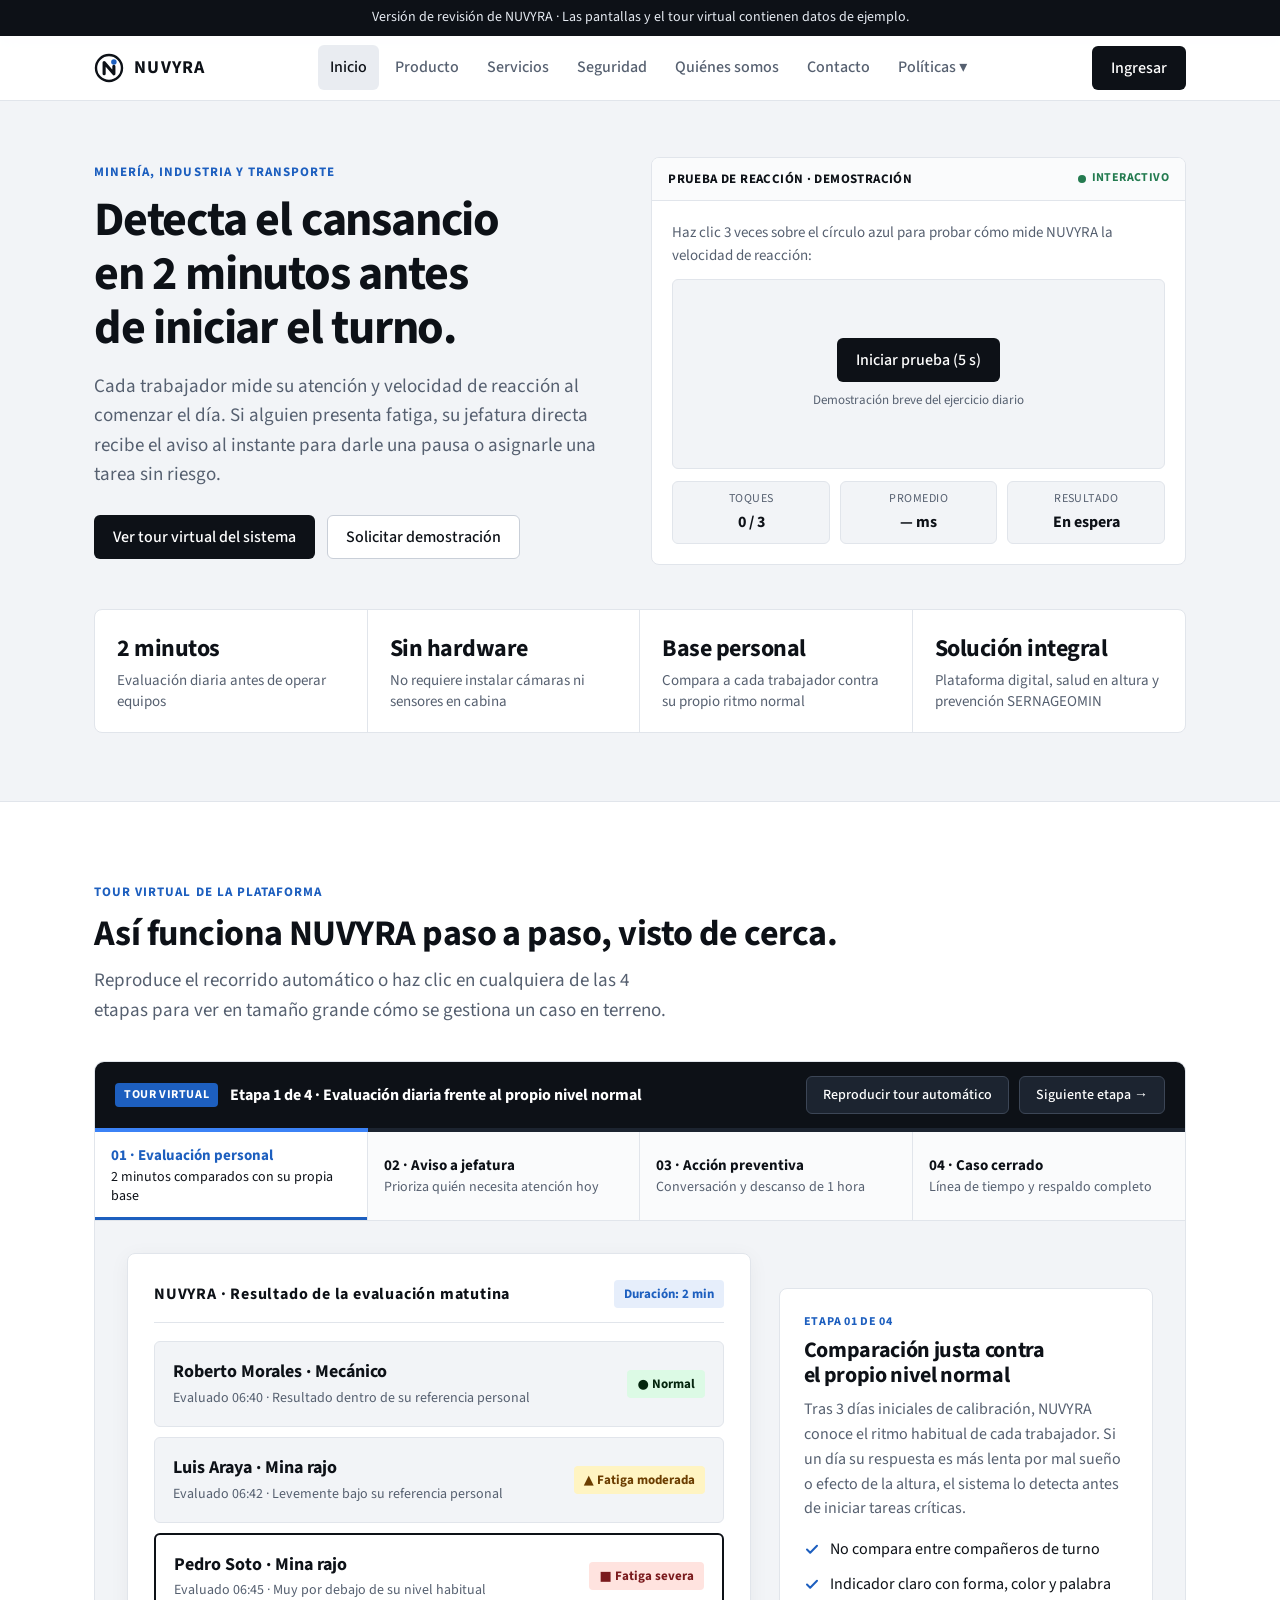
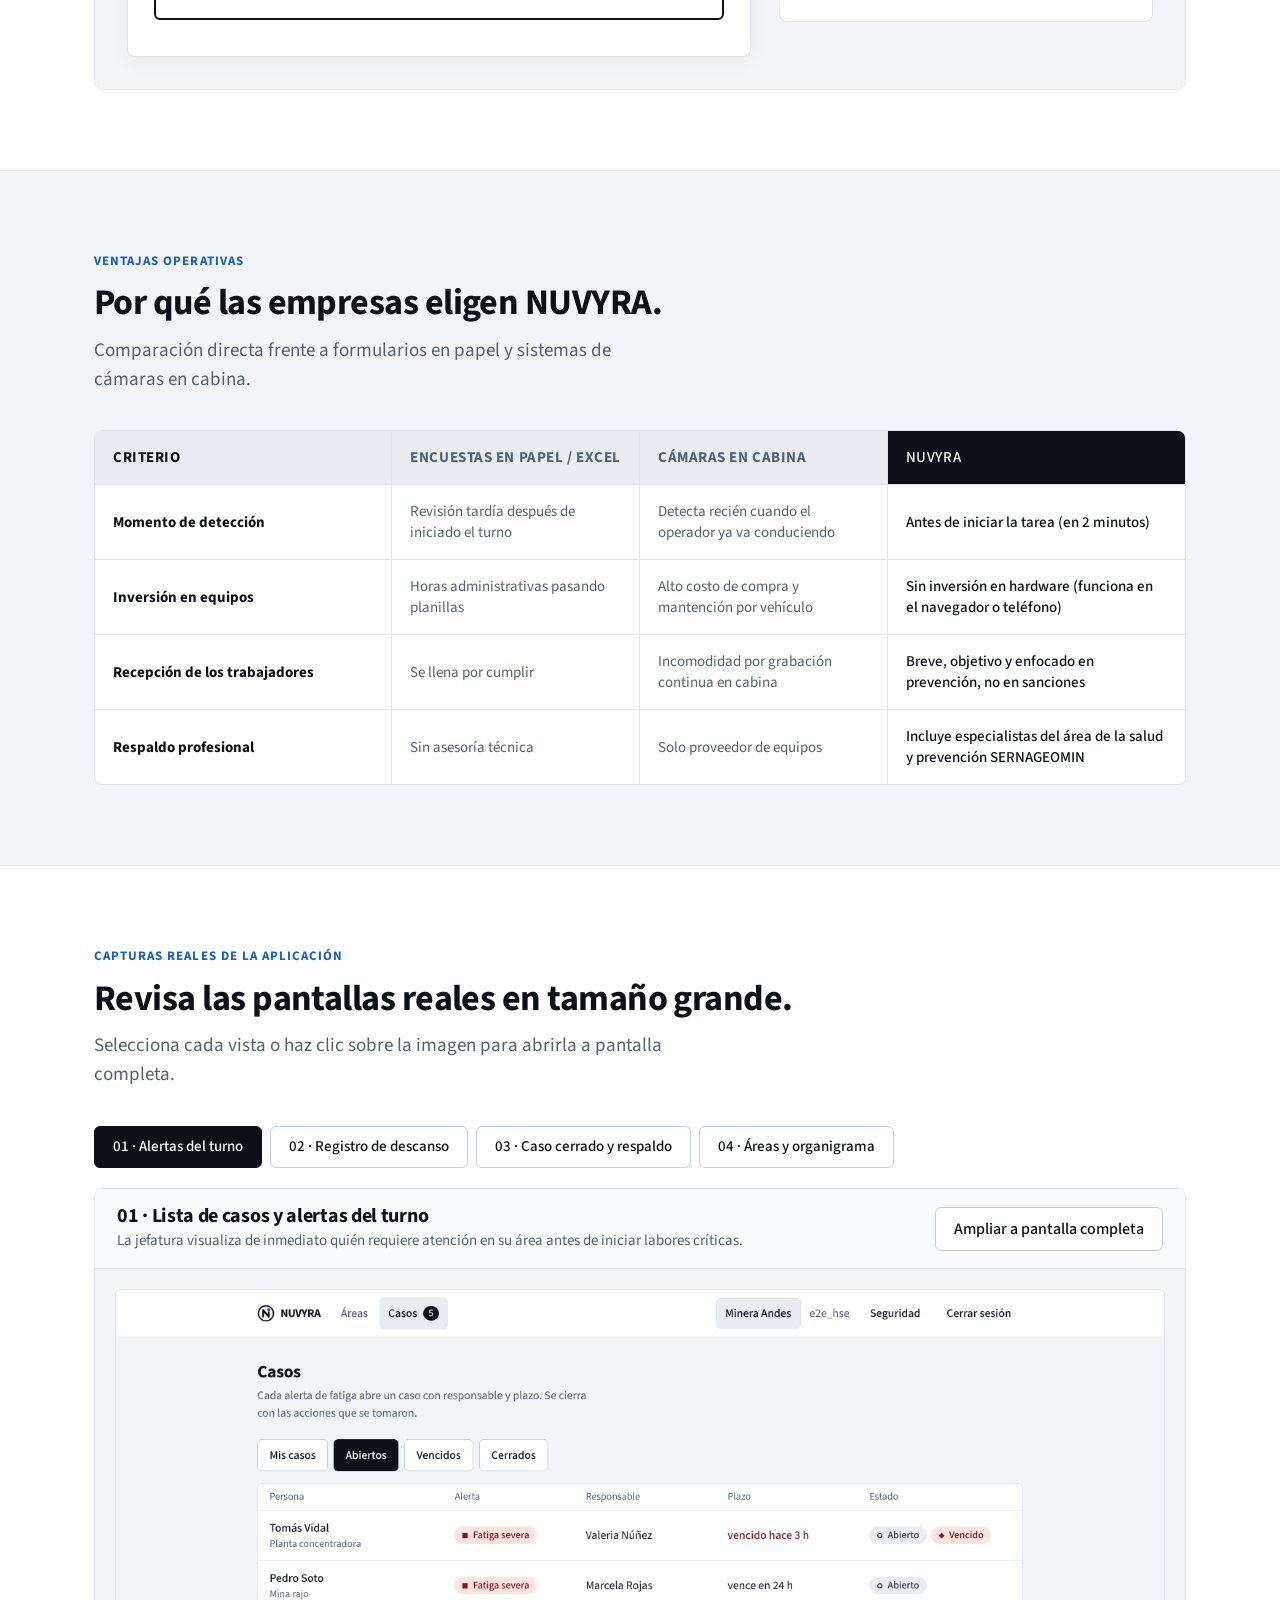
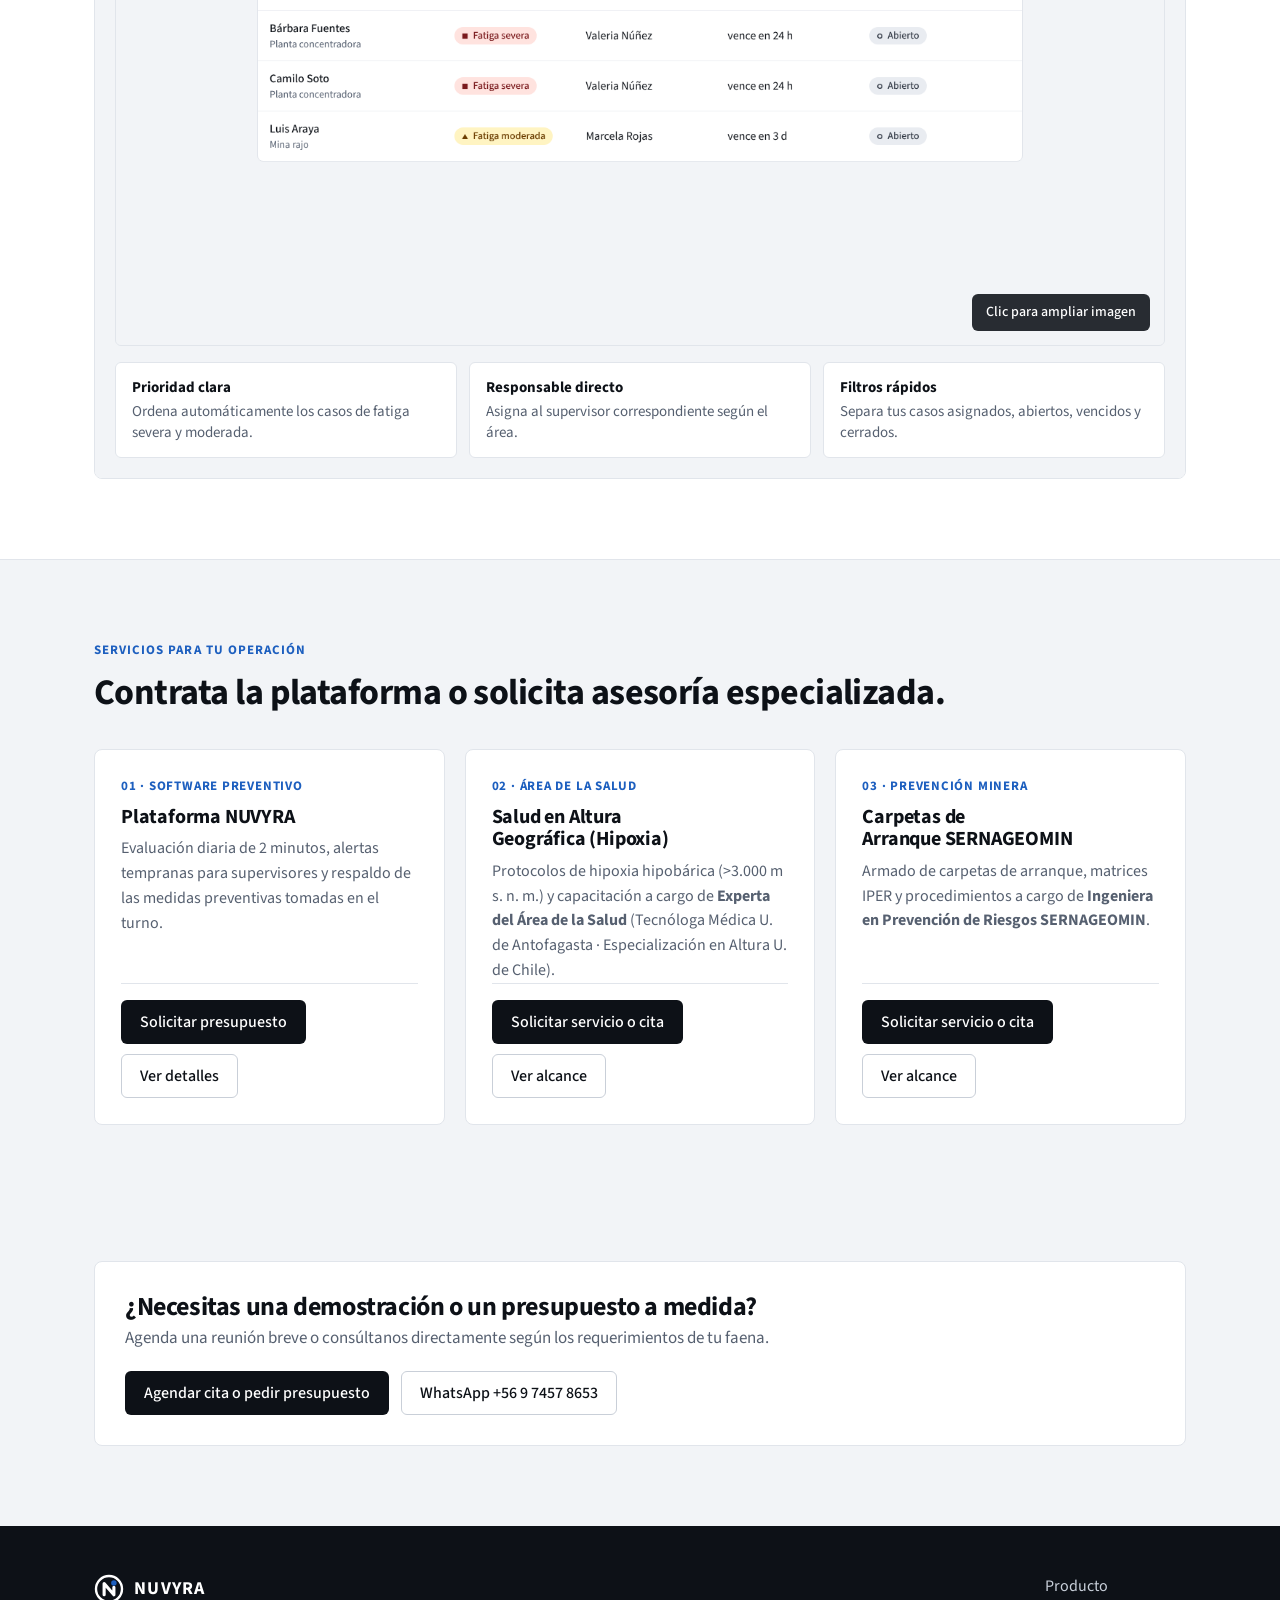
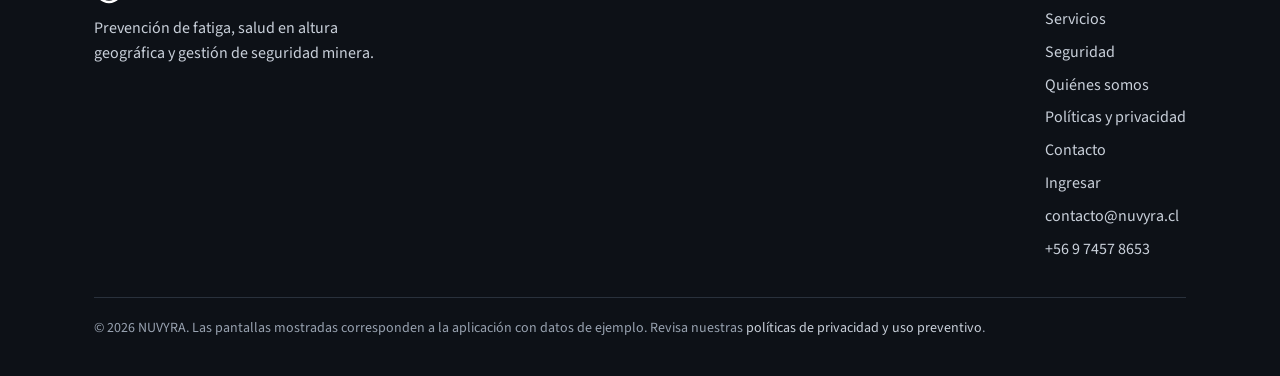
==== commit 09d88a6a: "Corrige ocultamiento del circulo tras 3 toques en la prueba de reaccion y agrega boton Volver a real" ====
--- a/live/index.html
+++ b/live/index.html
@@ -79,7 +79,7 @@
               <div id="reflex-done" hidden>
                 <strong id="reflex-res-title" style="font-size:18px;color:var(--ink);display:block;margin-bottom:4px"></strong>
                 <p id="reflex-res-text" style="font-size:14px;color:var(--muted);margin-bottom:12px"></p>
-                <button type="button" id="reflex-retry" class="btn btn-secondary" style="min-height:36px;font-size:14px">Repetir prueba</button>
+                <button type="button" id="reflex-retry" class="btn btn-primary" style="min-height:38px;font-size:14px">Volver a realizar la prueba</button>
               </div>
             </div>
             <div class="reflex-stats">
@@ -115,7 +115,7 @@
 <script>
 (function(){
   var $ = function(id){ return document.getElementById(id); };
-  var hits = 0, times = [], t0 = 0;
+  var hits = 0, times = [], t0 = 0, active = false;
   var pos = [{top:"22px",left:"28px"},{top:"92px",left:"64%"},{top:"36px",left:"40%"}];
   function mover(){
     var dot = $("reflex-dot");
@@ -126,16 +126,18 @@
     t0 = performance.now();
   }
   $("reflex-start").addEventListener("click", function(){
-    hits = 0; times = [];
+    hits = 0; times = []; active = true;
     $("st-hits").textContent = "0 / 3";
     $("st-ms").textContent = "...";
     $("st-status").textContent = "Midiendo";
     $("reflex-intro").hidden = true;
     $("reflex-done").hidden = true;
     $("reflex-dot").hidden = false;
+    $("reflex-dot").style.display = "flex";
     mover();
   });
   $("reflex-dot").addEventListener("click", function(){
+    if (!active || hits >= 3) return;
     var dt = Math.round(performance.now() - t0);
     times.push(dt);
     hits++;
@@ -145,10 +147,12 @@
     if (hits < 3) {
       mover();
     } else {
+      active = false;
       $("reflex-dot").hidden = true;
+      $("reflex-dot").style.display = "none";
       $("reflex-done").hidden = false;
       $("st-status").textContent = "Normal";
-      $("reflex-res-title").textContent = "Tiempo promedio: " + avg + " ms";
+      $("reflex-res-title").textContent = "Prueba completada · Promedio: " + avg + " ms";
       $("reflex-res-text").textContent = "En la aplicación, este resultado se compara con la base personal del trabajador y avisa a su jefatura si requiere atención.";
     }
   });
--- a/live/estilos.css
+++ b/live/estilos.css
@@ -8,6 +8,7 @@
   --wrap:1140px;--radius:8px;--ctl:6px;--head:64px;
 }
 *{box-sizing:border-box}
+[hidden]{display:none !important}
 html{scroll-behavior:smooth;scroll-padding-top:calc(var(--head) + 16px);-webkit-text-size-adjust:100%}
 body{margin:0;background:var(--ground);color:var(--ink);font:400 17px/1.55 "Source Sans 3",system-ui,-apple-system,"Segoe UI",sans-serif;-webkit-font-smoothing:antialiased;font-feature-settings:"kern","liga"}
 h1,h2,h3,h4{margin:0;text-wrap:balance;letter-spacing:-.015em;line-height:1.12}
@@ -82,6 +83,7 @@
 .demo-body{padding:20px}
 .reflex-arena{position:relative;height:190px;background:var(--ground);border:1px solid var(--line);border-radius:var(--ctl);display:flex;flex-direction:column;align-items:center;justify-content:center;text-align:center;padding:18px;user-select:none;overflow:hidden}
 .reflex-target{width:68px;height:68px;border-radius:50%;border:2px solid var(--ink);background:var(--data);color:#fff;font:700 13px "Source Sans 3",sans-serif;cursor:pointer;display:flex;align-items:center;justify-content:center;letter-spacing:.03em;text-transform:uppercase}
+.reflex-target[hidden]{display:none !important}
 .reflex-stats{display:grid;grid-template-columns:repeat(3,1fr);gap:10px;margin-top:12px}
 .reflex-stat{background:var(--ground);border:1px solid var(--line);border-radius:var(--ctl);padding:8px 10px;text-align:center}
 .reflex-stat small{display:block;font-size:12px;color:var(--muted);text-transform:uppercase;letter-spacing:.04em}
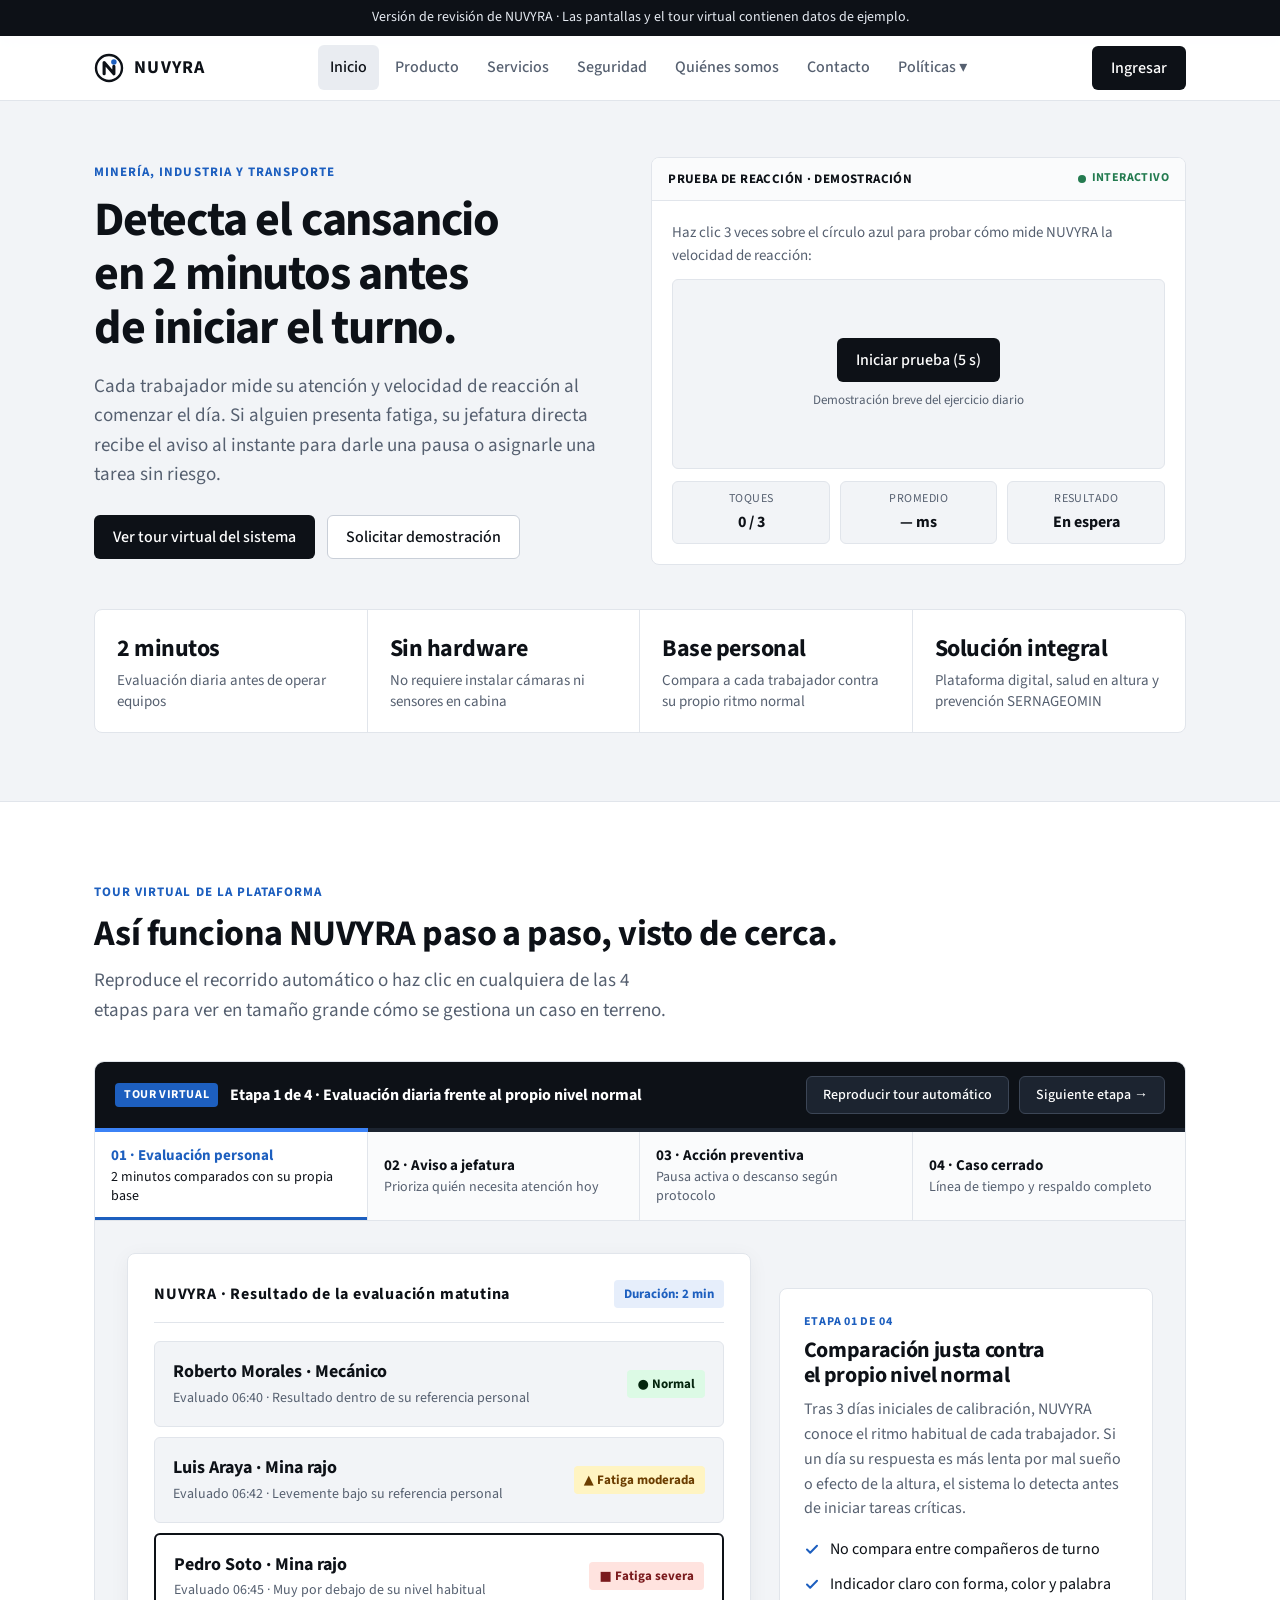
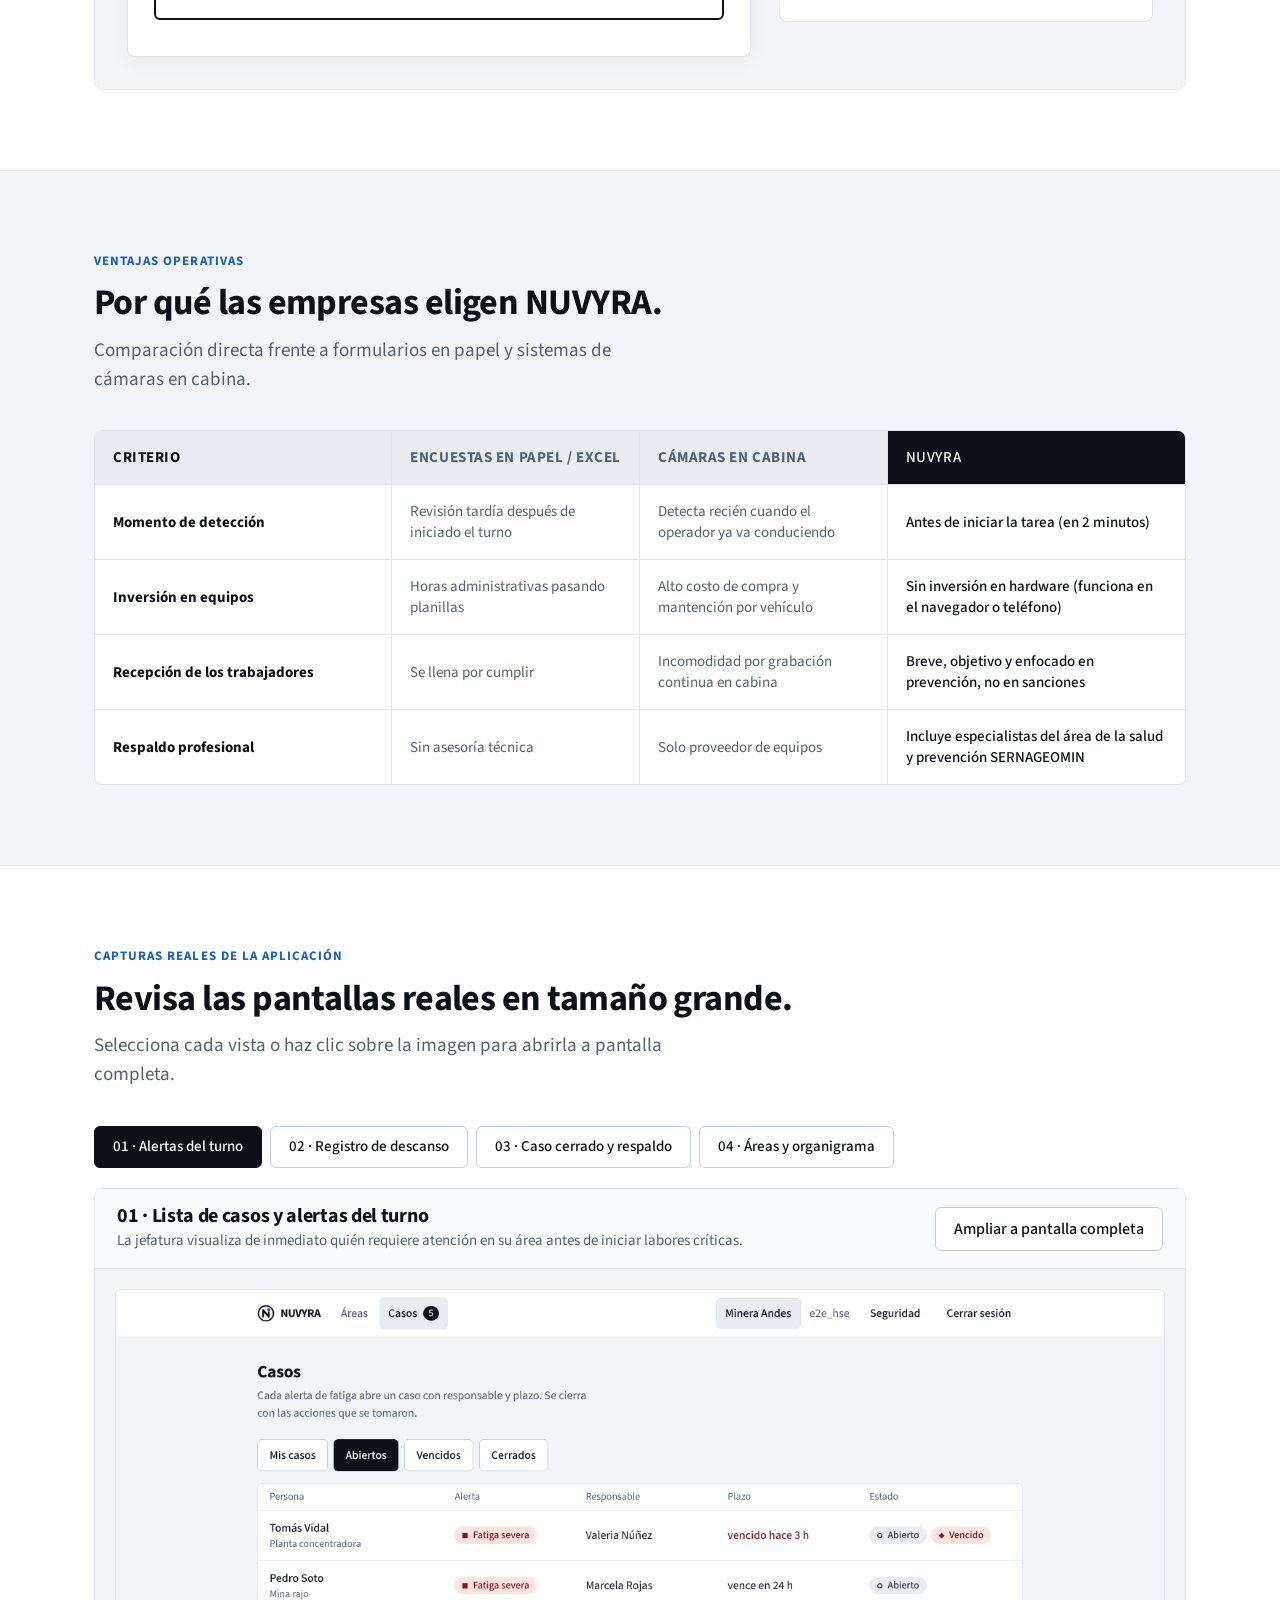
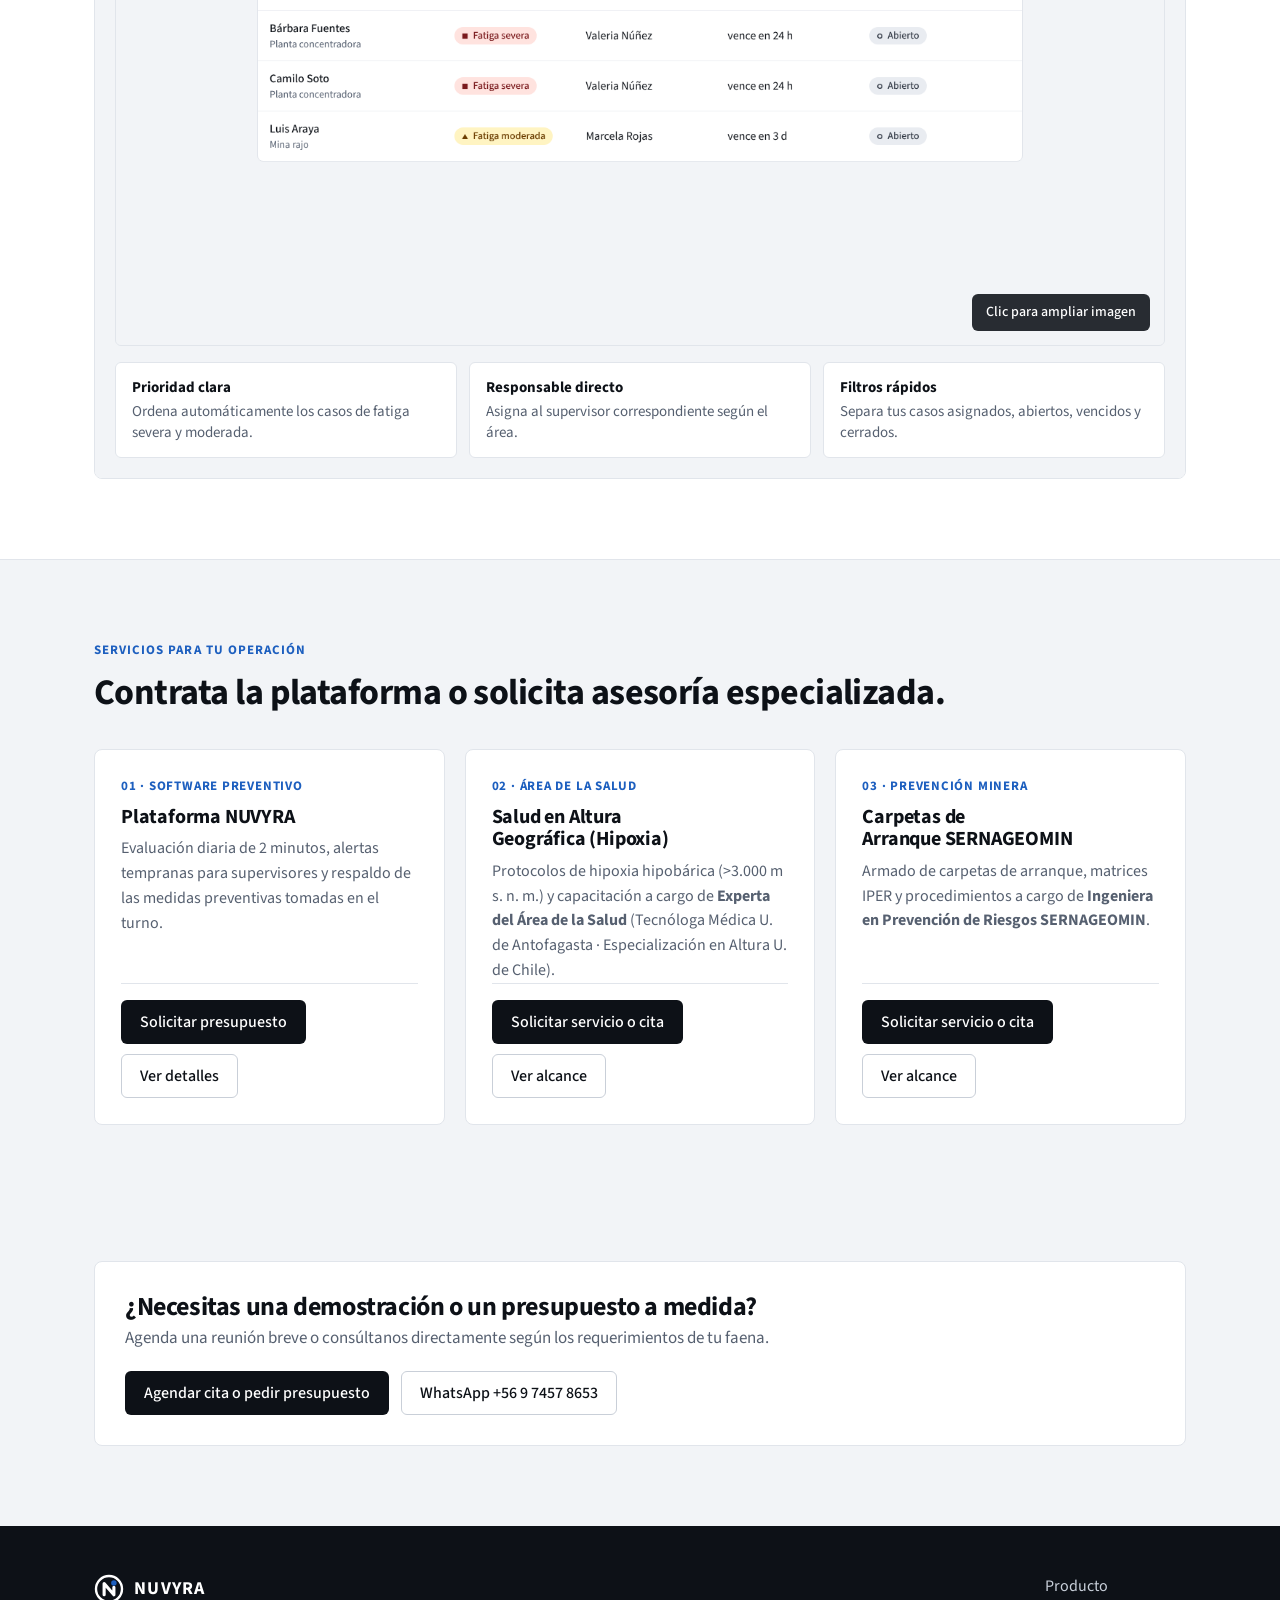
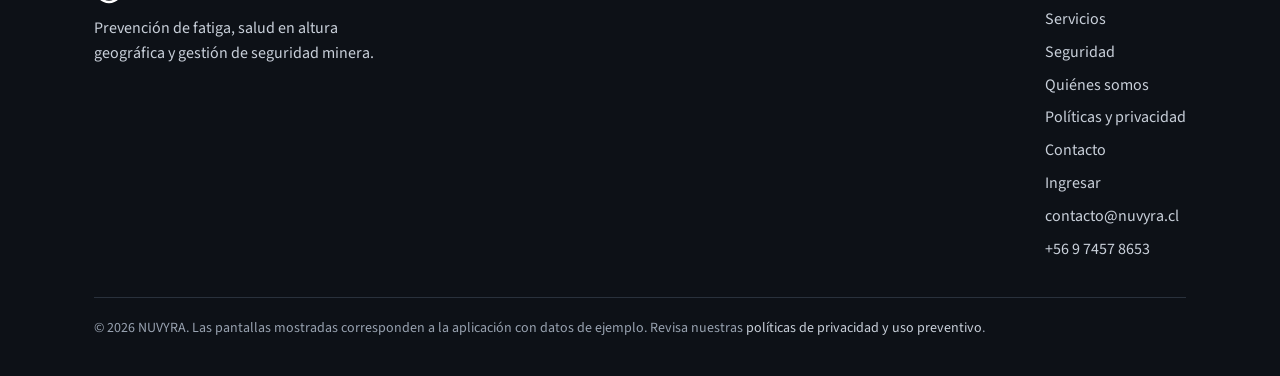
==== commit f47306e4: "Elimina compromiso de tiempo fijo de 1 hora y deja pausa activa o descanso segun protocolo del clien" ====
--- a/live/index.html
+++ b/live/index.html
@@ -76,9 +76,11 @@
                 <p style="font-size:13px;color:var(--muted);margin-top:8px">Demostración breve del ejercicio diario</p>
               </div>
               <button type="button" id="reflex-dot" class="reflex-target" hidden>Tocar</button>
-              <div id="reflex-done" hidden>
-                <strong id="reflex-res-title" style="font-size:18px;color:var(--ink);display:block;margin-bottom:4px"></strong>
-                <p id="reflex-res-text" style="font-size:14px;color:var(--muted);margin-bottom:12px"></p>
+              <div id="reflex-done" hidden style="width:100%">
+                <div id="reflex-badge" class="sim-state s-verde" style="padding:12px 14px;margin-bottom:10px;text-align:left">
+                  <strong id="reflex-res-title" style="font-size:17px;display:block;margin-bottom:2px"></strong>
+                  <p id="reflex-res-text" style="font-size:14px;margin:0"></p>
+                </div>
                 <button type="button" id="reflex-retry" class="btn btn-primary" style="min-height:38px;font-size:14px">Volver a realizar la prueba</button>
               </div>
             </div>
@@ -130,6 +132,7 @@
     $("st-hits").textContent = "0 / 3";
     $("st-ms").textContent = "...";
     $("st-status").textContent = "Midiendo";
+    $("st-status").style.color = "var(--ink)";
     $("reflex-intro").hidden = true;
     $("reflex-done").hidden = true;
     $("reflex-dot").hidden = false;
@@ -143,6 +146,7 @@
     hits++;
     $("st-hits").textContent = hits + " / 3";
     var avg = Math.round(times.reduce(function(a,b){return a+b;},0)/times.length);
+    var maxDt = Math.max.apply(null, times);
     $("st-ms").textContent = avg + " ms";
     if (hits < 3) {
       mover();
@@ -151,9 +155,26 @@
       $("reflex-dot").hidden = true;
       $("reflex-dot").style.display = "none";
       $("reflex-done").hidden = false;
-      $("st-status").textContent = "Normal";
-      $("reflex-res-title").textContent = "Prueba completada · Promedio: " + avg + " ms";
-      $("reflex-res-text").textContent = "En la aplicación, este resultado se compara con la base personal del trabajador y avisa a su jefatura si requiere atención.";
+
+      if (avg <= 650 && maxDt <= 900) {
+        $("reflex-badge").className = "sim-state s-verde";
+        $("st-status").textContent = "● Normal";
+        $("st-status").style.color = "var(--ok)";
+        $("reflex-res-title").textContent = "● Resultado Normal (" + avg + " ms)";
+        $("reflex-res-text").textContent = "Respuestas rápidas y parejas. El trabajador se encuentra en su rango habitual para iniciar el turno.";
+      } else if (avg <= 1150 && maxDt <= 1600) {
+        $("reflex-badge").className = "sim-state s-amarillo";
+        $("st-status").textContent = "▲ Fatiga moderada";
+        $("st-status").style.color = "#b7791f";
+        $("reflex-res-title").textContent = "▲ Cansancio moderado (" + avg + " ms)";
+        $("reflex-res-text").textContent = "Hubo demoras en la respuesta (toque más lento: " + maxDt + " ms). Se envía aviso preventivo al supervisor para conversar en terreno.";
+      } else {
+        $("reflex-badge").className = "sim-state s-rojo";
+        $("st-status").textContent = "■ Fatiga severa";
+        $("st-status").style.color = "#c4242a";
+        $("reflex-res-title").textContent = "■ Cansancio severo (" + avg + " ms)";
+        $("reflex-res-text").textContent = "Respuesta muy lenta (pico de " + maxDt + " ms). Se activa alerta prioritaria para dar una pausa de descanso antes de operar.";
+      }
     }
   });
   $("reflex-retry").addEventListener("click", function(){
@@ -195,7 +216,7 @@
         </button>
         <button type="button" class="tour-step-btn" role="tab" aria-selected="false" data-step="2">
           <strong>03 · Acción preventiva</strong>
-          Conversación y descanso de 1 hora
+          Pausa activa o descanso según protocolo
         </button>
         <button type="button" class="tour-step-btn" role="tab" aria-selected="false" data-step="3">
           <strong>04 · Caso cerrado</strong>
@@ -241,23 +262,23 @@
       top:"Etapa 2 de 4 · Aviso inmediato a la jefatura directa",
       num:"Etapa 02 de 04",
       title:"La jefatura recibe el aviso con responsable y plazo",
-      desc:"Cuando Pedro Soto presenta fatiga severa, el sistema abre automáticamente un caso asignado a su jefatura directa (Marcela Rojas) según el organigrama de la empresa.",
-      ticks:["Asignación automática según el área y turno","Plazo claro para la primera atención en terreno"],
+      desc:"Cuando Pedro Soto presenta fatiga severa, el sistema abre automáticamente un caso asignado a su jefatura directa (Marcela Rojas) según el organigrama y los plazos configurados por la empresa.",
+      ticks:["Asignación automática según el área y turno","Plazo de atención configurable según el protocolo de cada cliente"],
       html:
         '<div class="ui-window-head"><span class="ui-window-brand">NUVYRA · Casos abiertos del turno</span><span class="ui-tag bad">■ Atención prioritaria</span></div>' +
-        '<div class="ui-big-row highlight"><div style="flex:1"><div class="ui-person">Pedro Soto · Área Mina rajo</div><div class="ui-meta">Responsable asignado: <b>Marcela Rojas</b> (jefatura directa) · Primera atención: dentro de 1 hora</div></div><span class="ui-tag bad">■ Fatiga severa</span></div>' +
+        '<div class="ui-big-row highlight"><div style="flex:1"><div class="ui-person">Pedro Soto · Área Mina rajo</div><div class="ui-meta">Responsable asignado: <b>Marcela Rojas</b> (jefatura directa) · Plazo según protocolo interno</div></div><span class="ui-tag bad">■ Fatiga severa</span></div>' +
         '<div class="ui-ActionBox"><h4>Acciones disponibles para la jefatura</h4><div style="display:flex;flex-wrap:wrap;gap:8px"><span class="btn btn-primary" style="min-height:38px;font-size:14px;pointer-events:none">Tomar caso</span><span class="btn btn-secondary" style="min-height:38px;font-size:14px;pointer-events:none">Registrar acción preventiva</span><span class="btn btn-secondary" style="min-height:38px;font-size:14px;pointer-events:none">Reasignar encargado</span></div></div>'
     },
     {
       top:"Etapa 3 de 4 · Conversación en terreno y medida preventiva",
       num:"Etapa 03 de 04",
-      title:"Se registra la conversación y el descanso preventivo",
-      desc:"Marcela conversa con Pedro en terreno y acuerdan una pausa de recuperación de una hora antes de operar. La plataforma solicita dejar registrada esta acción antes de permitir el cierre.",
-      ticks:["Enfoque 100% preventivo, nunca sancionatorio","Registro rápido de la medida acordada en terreno"],
+      title:"Se registra la conversación y la medida definida por la empresa",
+      desc:"Marcela conversa con Pedro en terreno y aplican la medida preventiva que establece el procedimiento de su empresa (como una pausa activa, un descanso preventivo o ajuste de tarea). La plataforma solicita registrar esta acción antes del cierre.",
+      ticks:["El tipo de pausa o descanso lo define el procedimiento de cada empresa","Registro rápido de la medida acordada en terreno"],
       html:
         '<div class="ui-window-head"><span class="ui-window-brand">NUVYRA · Registro de medida preventiva</span><span class="ui-tag info">En atención</span></div>' +
-        '<div class="ui-big-row"><div style="flex:1"><div class="ui-person">Tipo de acción: Contacto con la persona</div><div class="ui-meta">Detalle registrado: <b>«Conversación con la persona y descanso de una hora»</b></div></div><span class="ui-tag ok">Acción registrada</span></div>' +
-        '<div class="ui-ActionBox"><h4>Nota de cierre verificada</h4><p style="font-size:15px;color:var(--ink);background:#fff;padding:10px 12px;border:1px solid var(--line);border-radius:4px">«Volvió a su nivel normal en la medición siguiente»</p></div>'
+        '<div class="ui-big-row"><div style="flex:1"><div class="ui-person">Tipo de acción: Contacto con la persona</div><div class="ui-meta">Detalle registrado: <b>«Conversación en terreno y pausa preventiva según procedimiento interno»</b></div></div><span class="ui-tag ok">Acción registrada</span></div>' +
+        '<div class="ui-ActionBox"><h4>Nota de cierre verificada</h4><p style="font-size:15px;color:var(--ink);background:#fff;padding:10px 12px;border:1px solid var(--line);border-radius:4px">«Realizó pausa de recuperación y volvió a su nivel normal en la medición siguiente»</p></div>'
     },
     {
       top:"Etapa 4 de 4 · Caso cerrado con línea de tiempo verificable",
@@ -270,8 +291,8 @@
         '<ul class="ui-timeline">' +
           '<li><b>Caso abierto · Alerta de fatiga severa</b><small>Hoy 06:45 · Detectado en evaluación matutina</small></li>' +
           '<li><b>Responsable asignado automáticamente</b><small>Hoy 06:45 · Marcela Rojas (jefatura directa, Mina rajo)</small></li>' +
-          '<li><b>Acción preventiva registrada: Contacto con la persona</b><small>Hoy 07:00 · Conversación con la persona y descanso de una hora</small></li>' +
-          '<li><b>Caso cerrado tras recuperación</b><small>Hoy 08:05 · Volvió a su nivel normal en la medición siguiente</small></li>' +
+          '<li><b>Acción preventiva registrada: Contacto con la persona</b><small>Hoy 07:00 · Conversación en terreno y pausa activa / descanso según protocolo</small></li>' +
+          '<li><b>Caso cerrado tras recuperación</b><small>Hoy · Volvió a su nivel normal en la medición siguiente</small></li>' +
         '</ul>'
     }
   ];
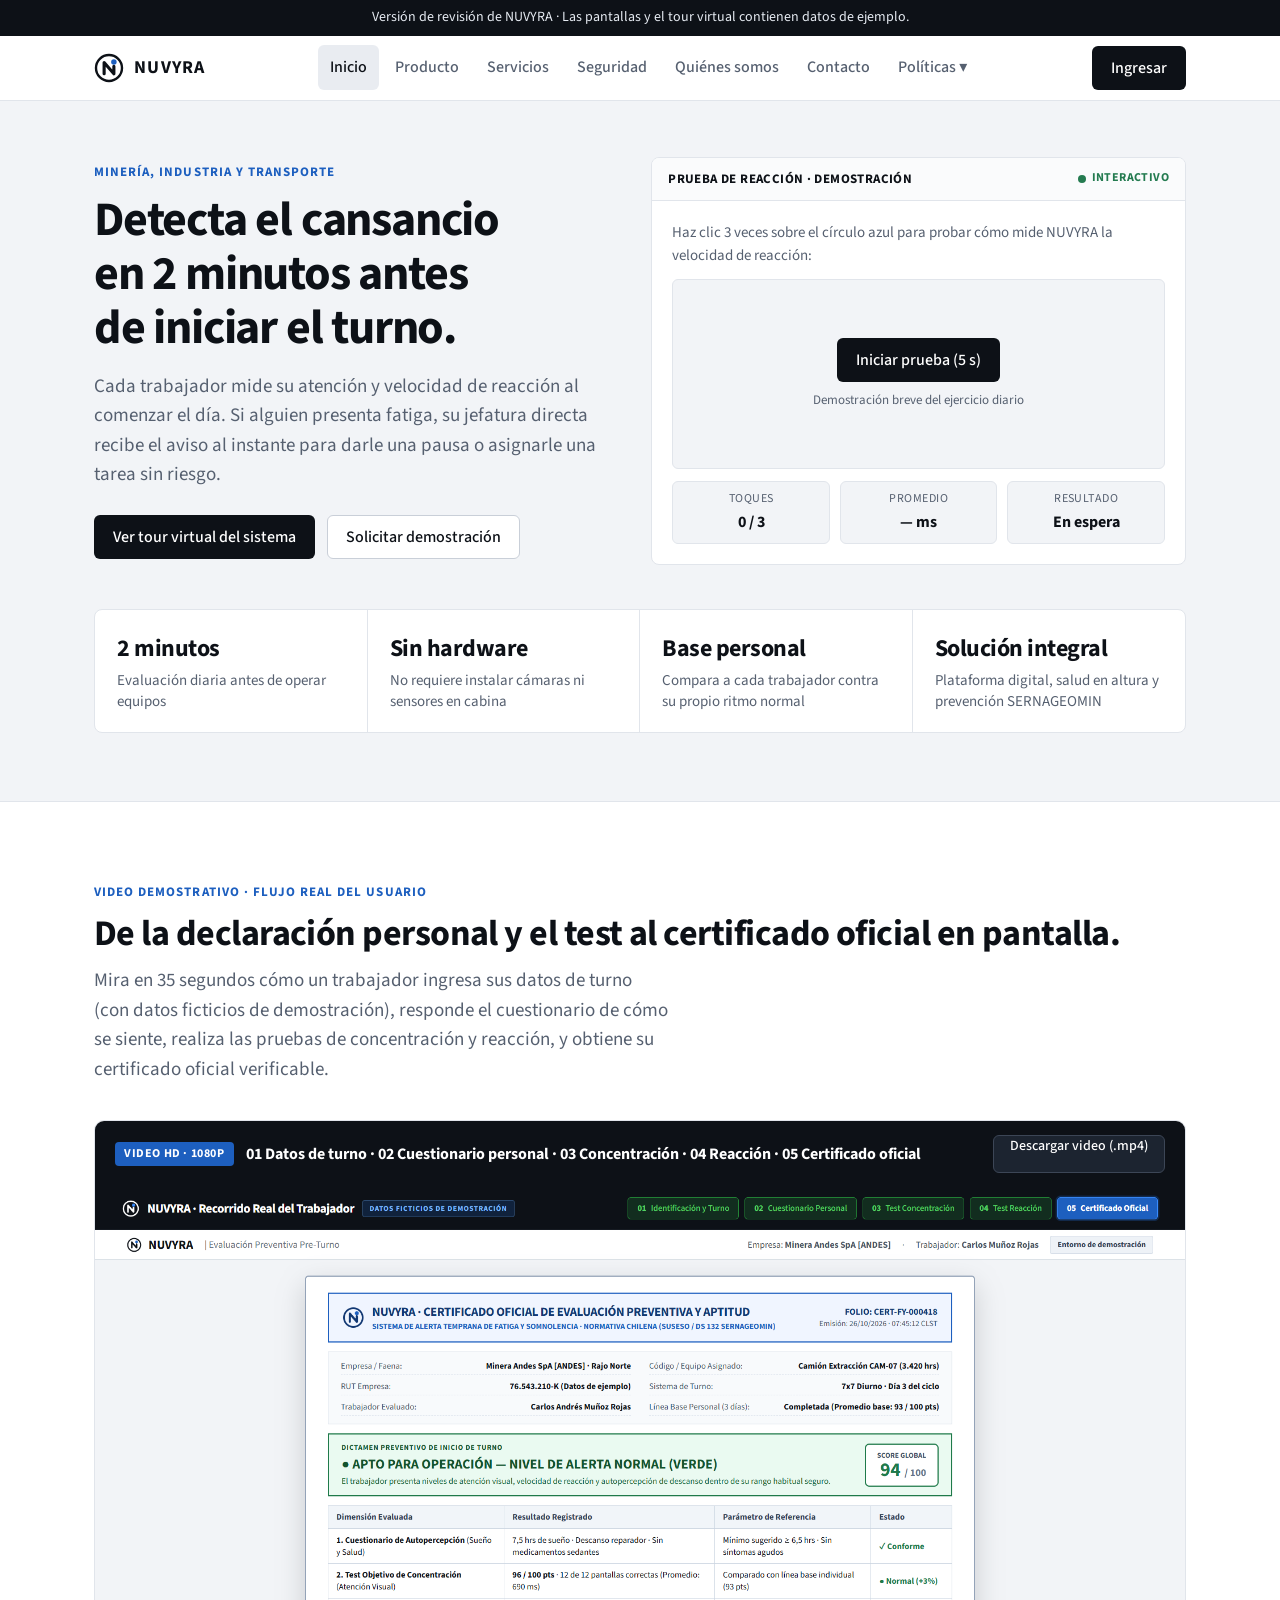
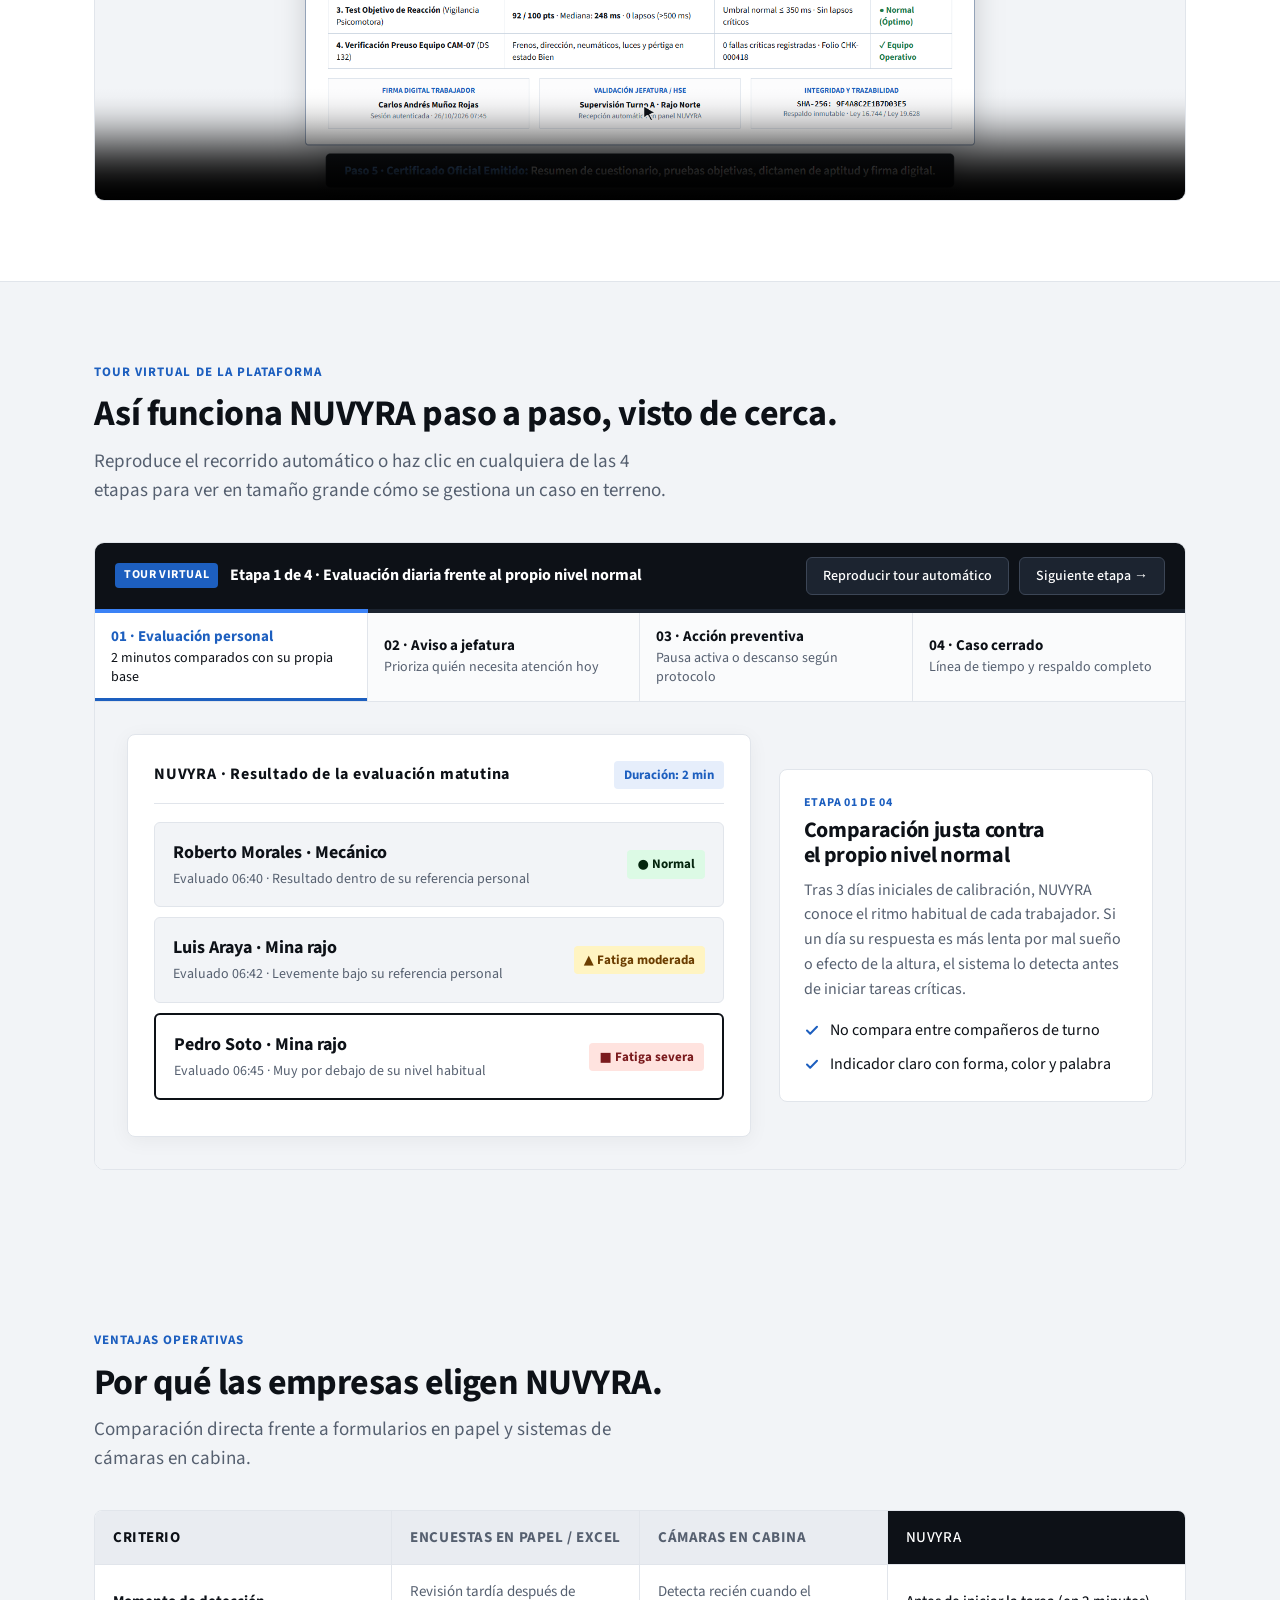
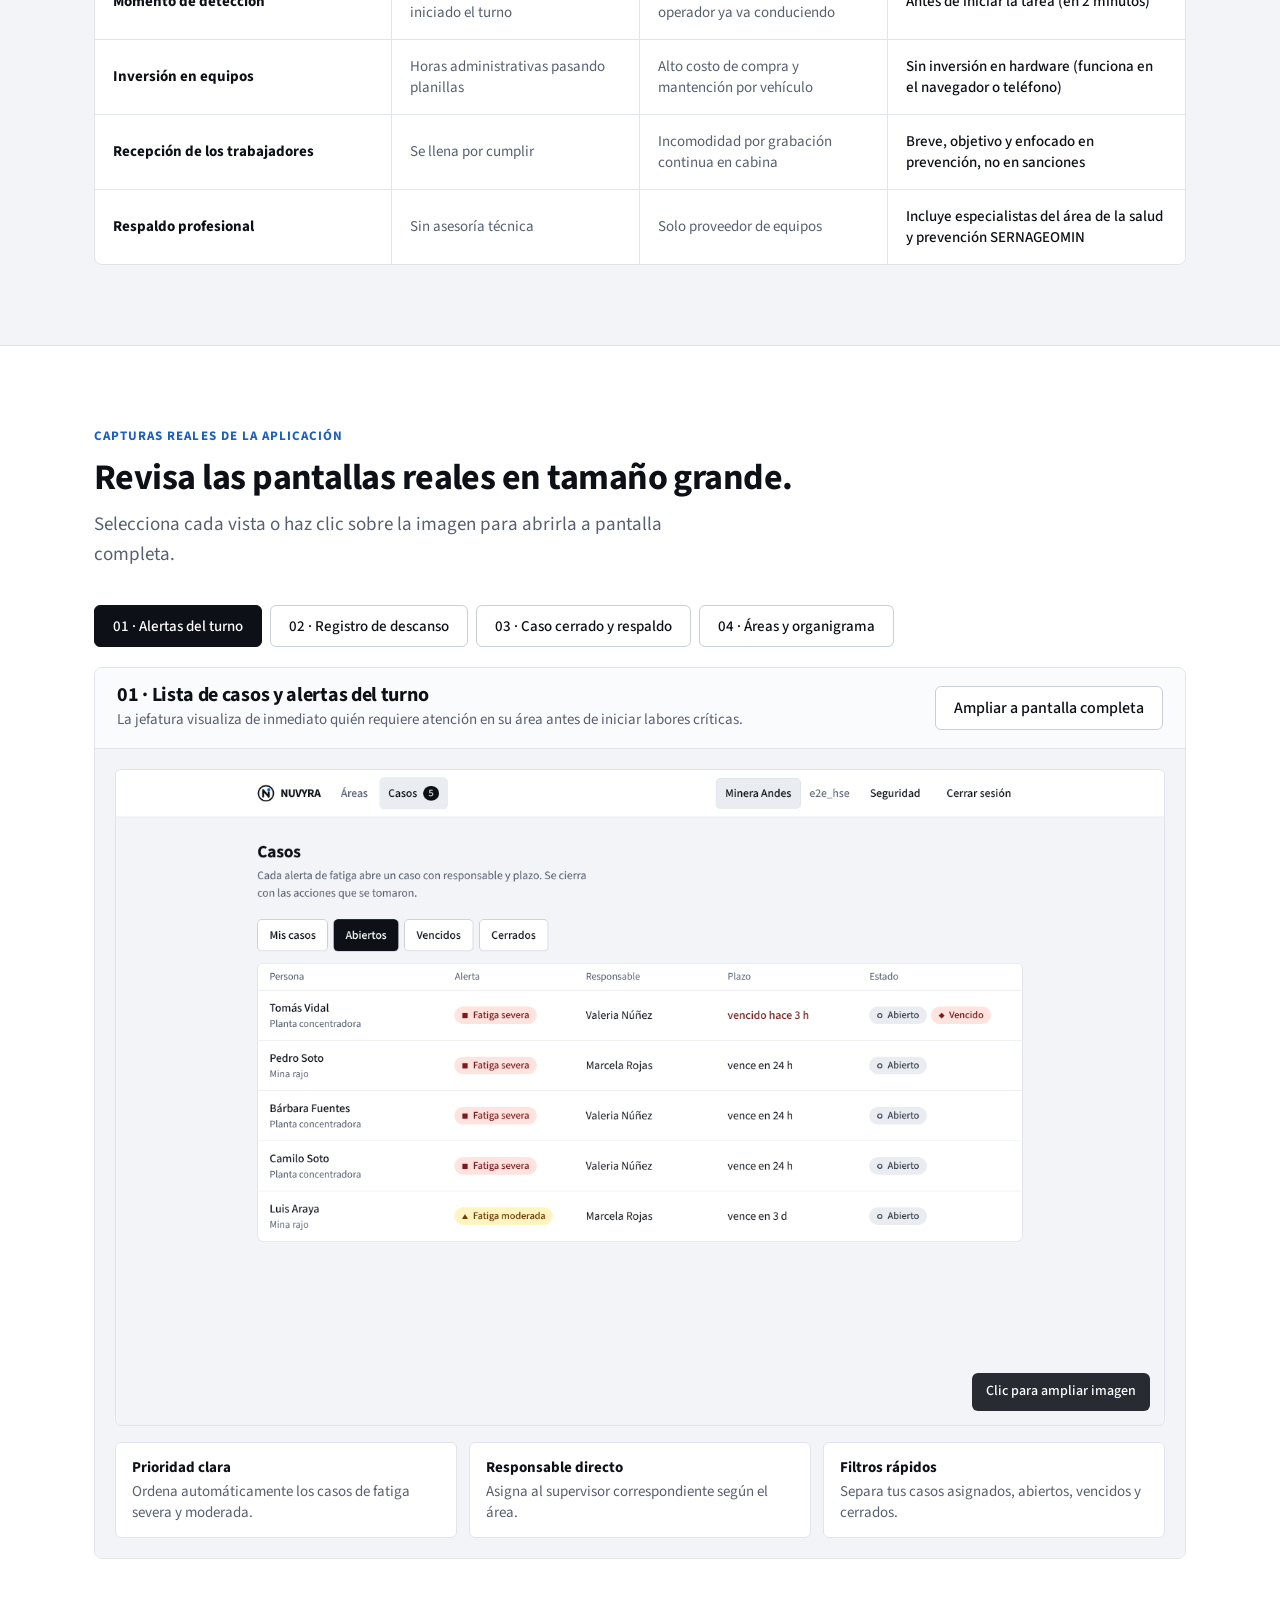
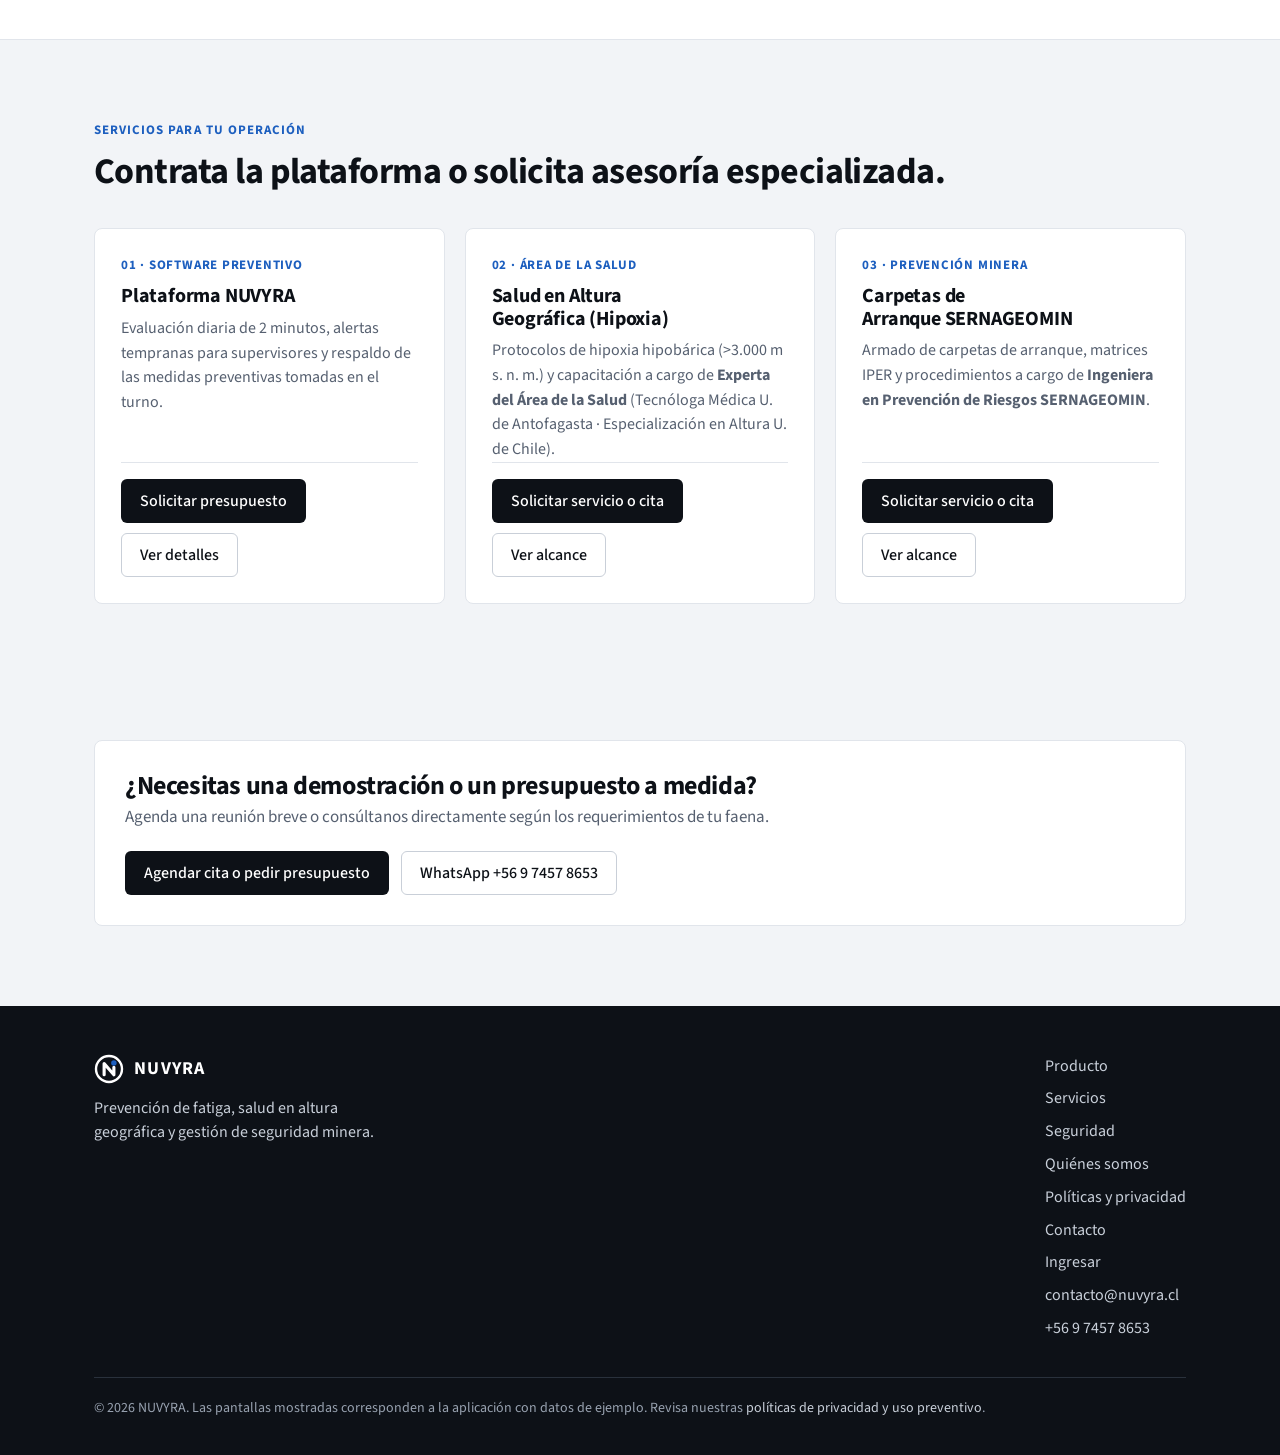
==== commit 10994330: "Agrega video demostrativo Full HD de evaluacion, cuestionario y certificado oficial" ====
--- a/live/index.html
+++ b/live/index.html
@@ -183,8 +183,43 @@
 })();
 </script>
 
+<!-- VIDEO DEMOSTRATIVO COMPLETO DEL FLUJO DEL TRABAJADOR Y CERTIFICADO FINAL -->
+<section class="white" id="video-evaluacion" aria-labelledby="vid-t" style="border-bottom:1px solid var(--line)">
+  <div class="wrap">
+    <div class="head">
+      <div class="eyebrow">Video demostrativo · Flujo real del usuario</div>
+      <h2 id="vid-t">De la declaración personal y el test al certificado oficial en pantalla.</h2>
+      <p class="lead">Mira en 35 segundos cómo un trabajador ingresa sus datos de turno (con datos ficticios de demostración), responde el cuestionario de cómo se siente, realiza las pruebas de concentración y reacción, y obtiene su certificado oficial verificable.</p>
+    </div>
+
+    <div class="tour-player" style="overflow:hidden">
+      <div class="tour-top">
+        <div class="tour-top-left">
+          <span class="tour-badge">Video HD · 1080p</span>
+          <span class="tour-top-title">01 Datos de turno · 02 Cuestionario personal · 03 Concentración · 04 Reacción · 05 Certificado oficial</span>
+        </div>
+        <div class="tour-controls">
+          <a href="img/demo-evaluacion-nuvyra.mp4" download="Demostracion_Evaluacion_y_Certificado_NUVYRA.mp4" class="tour-play-btn" style="text-decoration:none">Descargar video (.mp4)</a>
+        </div>
+      </div>
+      <div style="background:#0d1117;padding:0;line-height:0">
+        <video
+          controls
+          playsinline
+          preload="metadata"
+          poster="img/demo-certificado-final.png"
+          style="width:100%;height:auto;max-height:680px;display:block;margin:0 auto"
+        >
+          <source src="img/demo-evaluacion-nuvyra.mp4" type="video/mp4">
+          Tu navegador no soporta reproducción de video HTML5.
+        </video>
+      </div>
+    </div>
+  </div>
+</section>
+
 <!-- TOUR VIRTUAL INTERACTIVO EN PRIMER PLANO (SIN EL CELULAR PEQUEÑO, MUY LEGIBLE DE CERCA) -->
-<section class="white" id="tour-virtual" aria-labelledby="tour-t">
+<section id="tour-virtual" aria-labelledby="tour-t">
   <div class="wrap">
     <div class="head">
       <div class="eyebrow">Tour virtual de la plataforma</div>
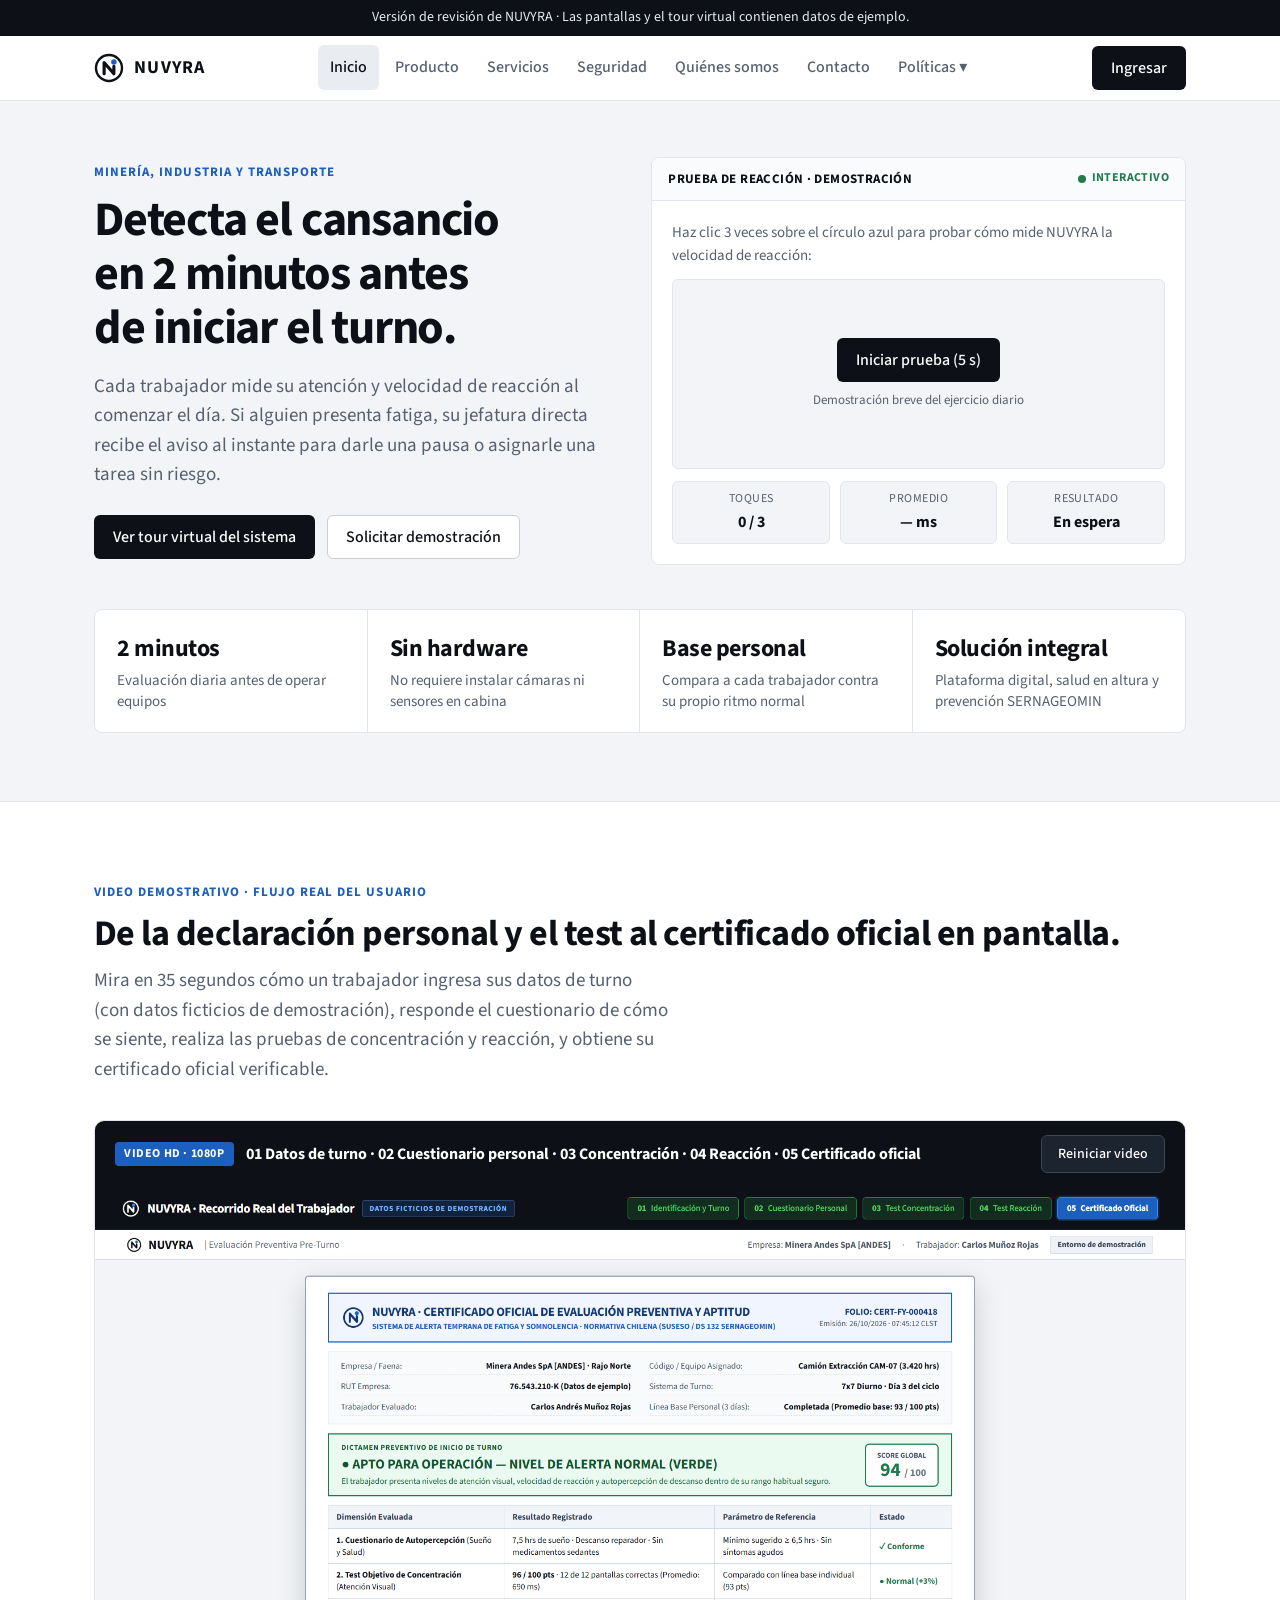
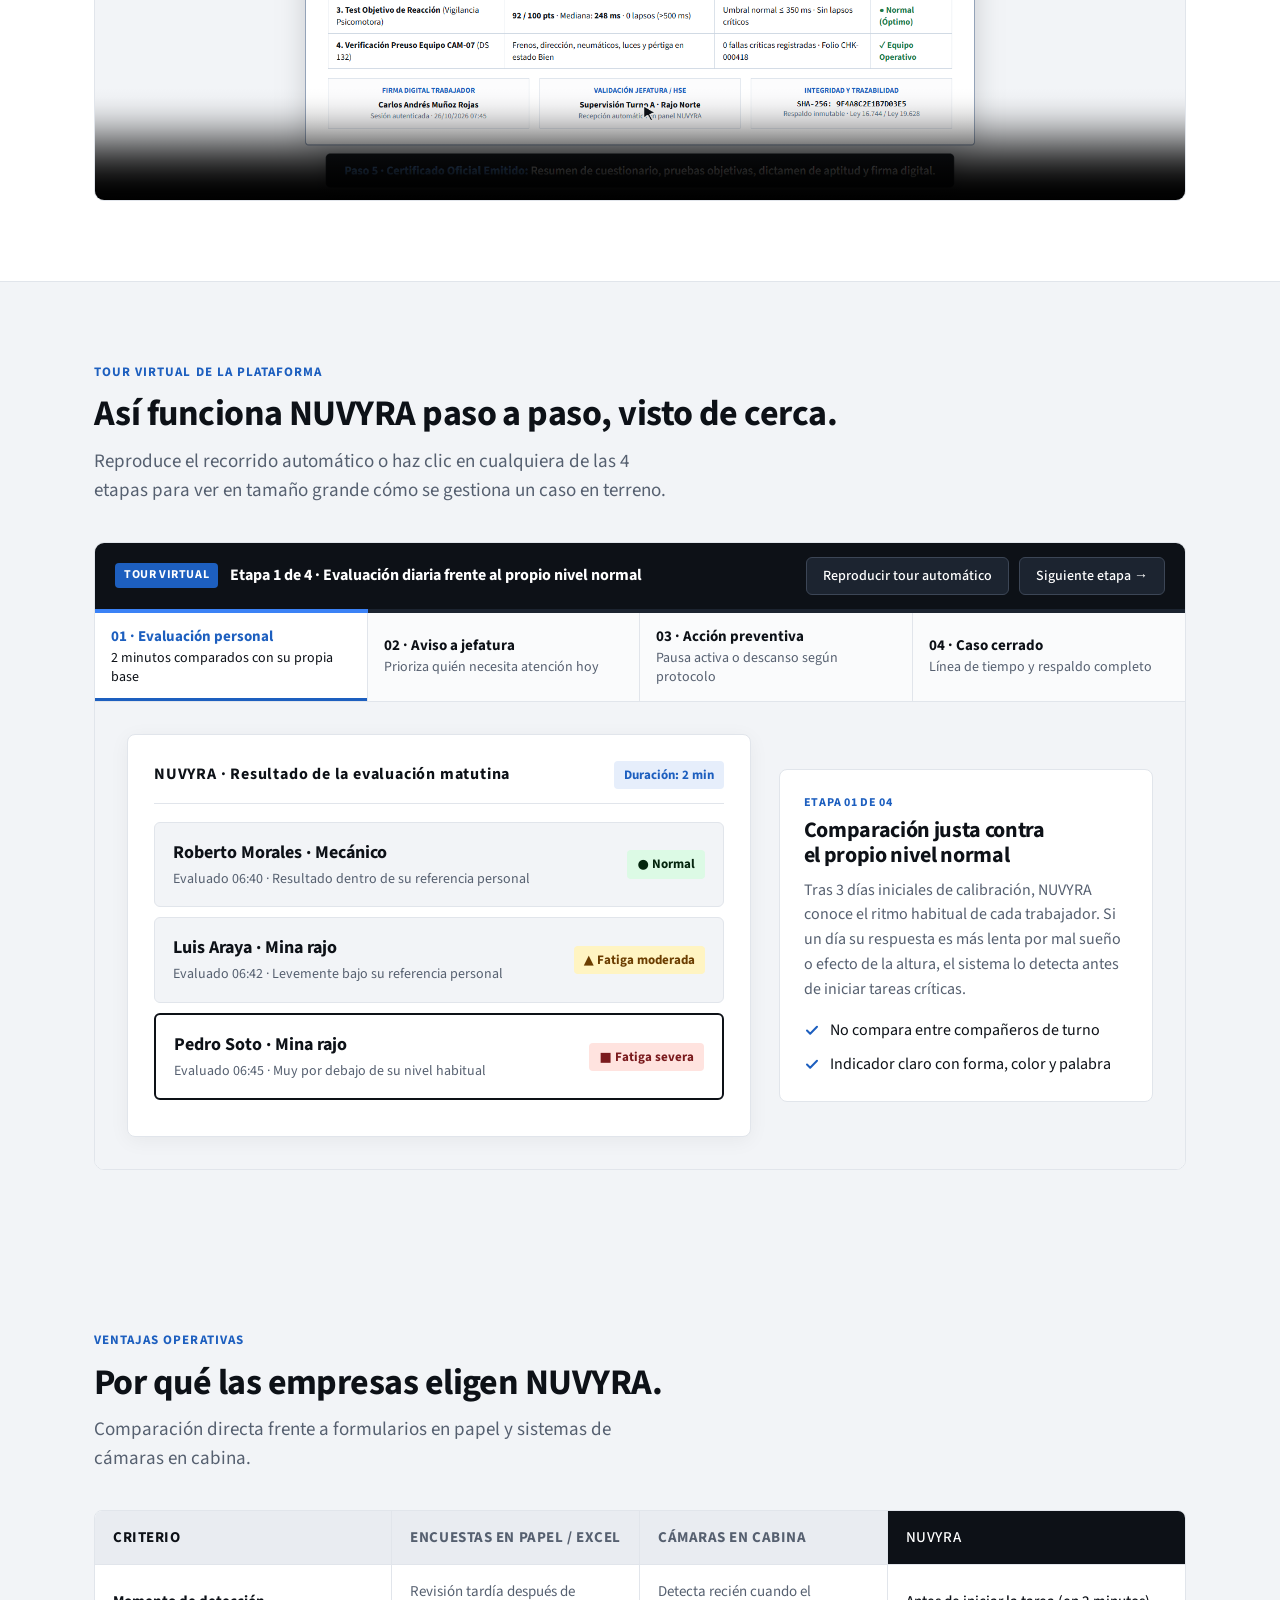
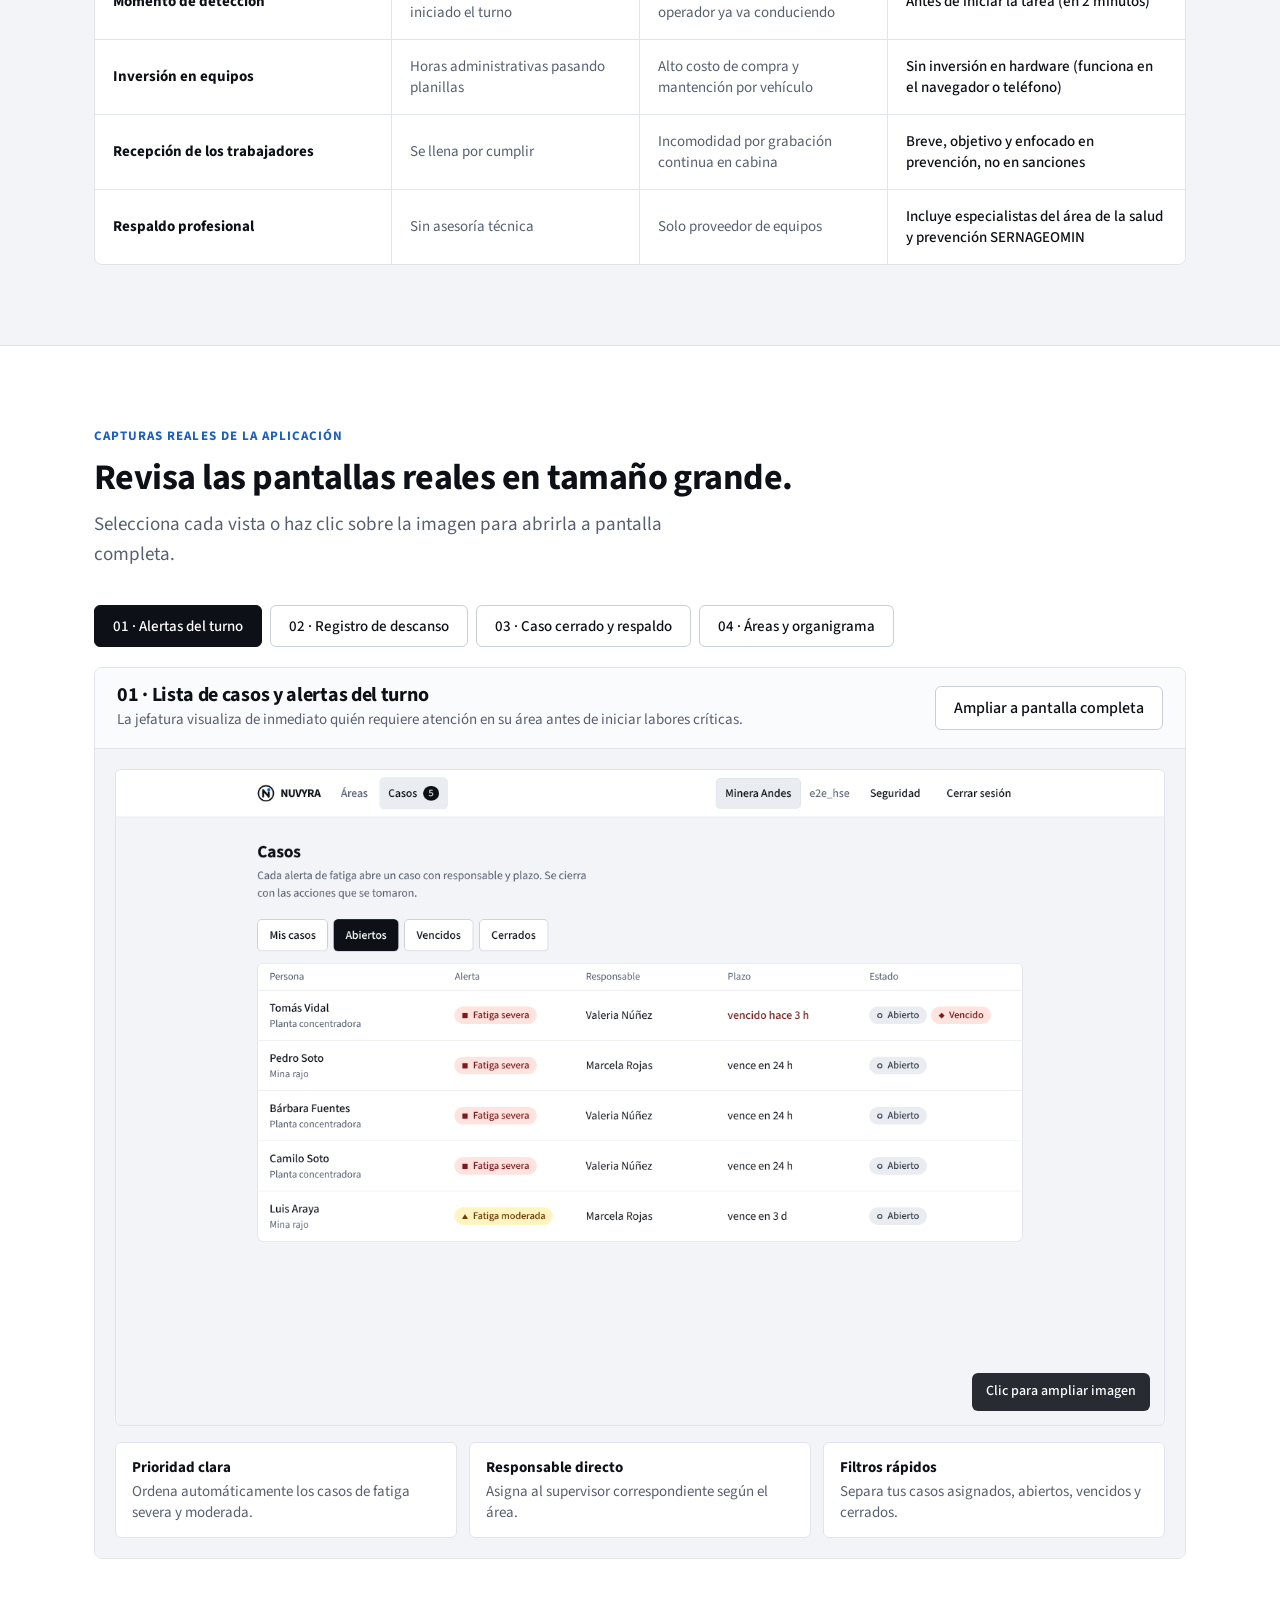
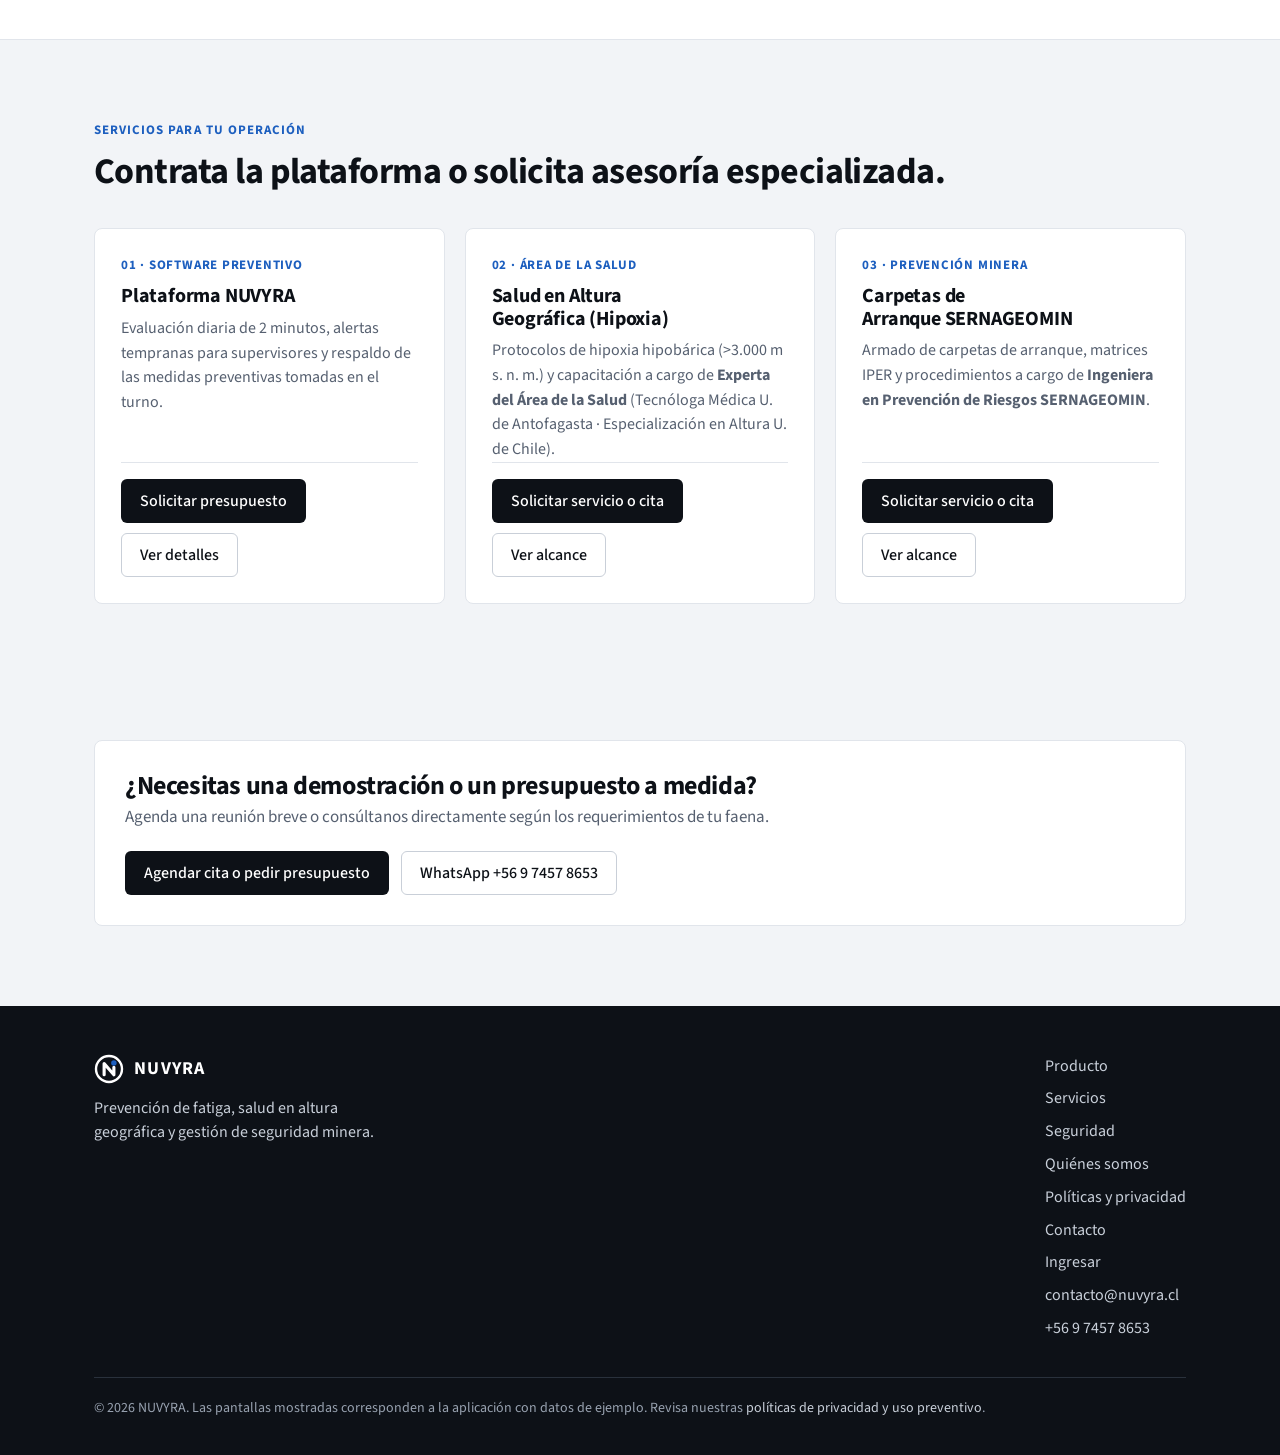
==== commit 45464b5d: "Deshabilita descarga del video demostrativo para terceros" ====
--- a/live/index.html
+++ b/live/index.html
@@ -192,19 +192,23 @@
       <p class="lead">Mira en 35 segundos cómo un trabajador ingresa sus datos de turno (con datos ficticios de demostración), responde el cuestionario de cómo se siente, realiza las pruebas de concentración y reacción, y obtiene su certificado oficial verificable.</p>
     </div>
 
-    <div class="tour-player" style="overflow:hidden">
+    <div class="tour-player" style="overflow:hidden" oncontextmenu="return false;">
       <div class="tour-top">
         <div class="tour-top-left">
           <span class="tour-badge">Video HD · 1080p</span>
           <span class="tour-top-title">01 Datos de turno · 02 Cuestionario personal · 03 Concentración · 04 Reacción · 05 Certificado oficial</span>
         </div>
         <div class="tour-controls">
-          <a href="img/demo-evaluacion-nuvyra.mp4" download="Demostracion_Evaluacion_y_Certificado_NUVYRA.mp4" class="tour-play-btn" style="text-decoration:none">Descargar video (.mp4)</a>
-        </div>
-      </div>
-      <div style="background:#0d1117;padding:0;line-height:0">
+          <button type="button" class="tour-play-btn" onclick="var v=document.getElementById('vid-demo');v.currentTime=0;v.play();">Reiniciar video</button>
+        </div>
+      </div>
+      <div style="background:#0d1117;padding:0;line-height:0" oncontextmenu="return false;">
         <video
+          id="vid-demo"
           controls
+          controlsList="nodownload noplaybackrate"
+          disablePictureInPicture
+          oncontextmenu="return false;"
           playsinline
           preload="metadata"
           poster="img/demo-certificado-final.png"
